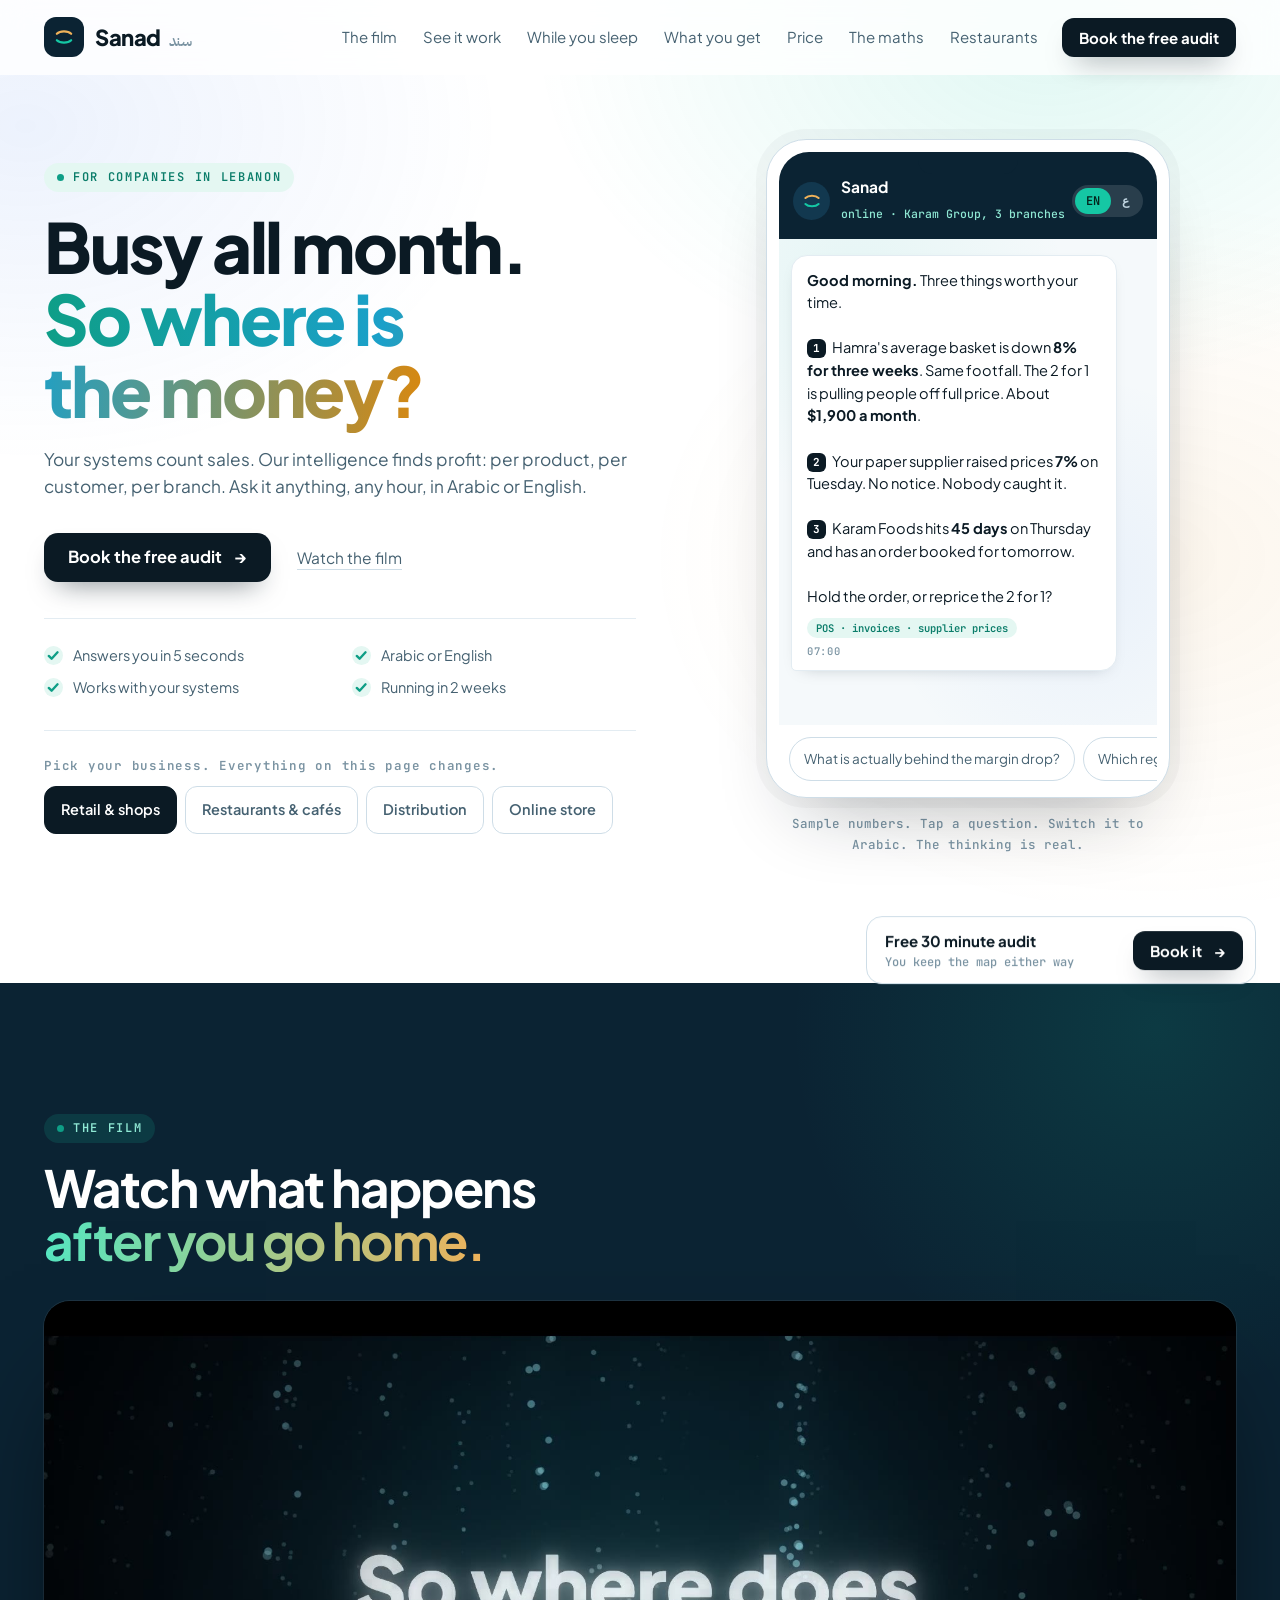
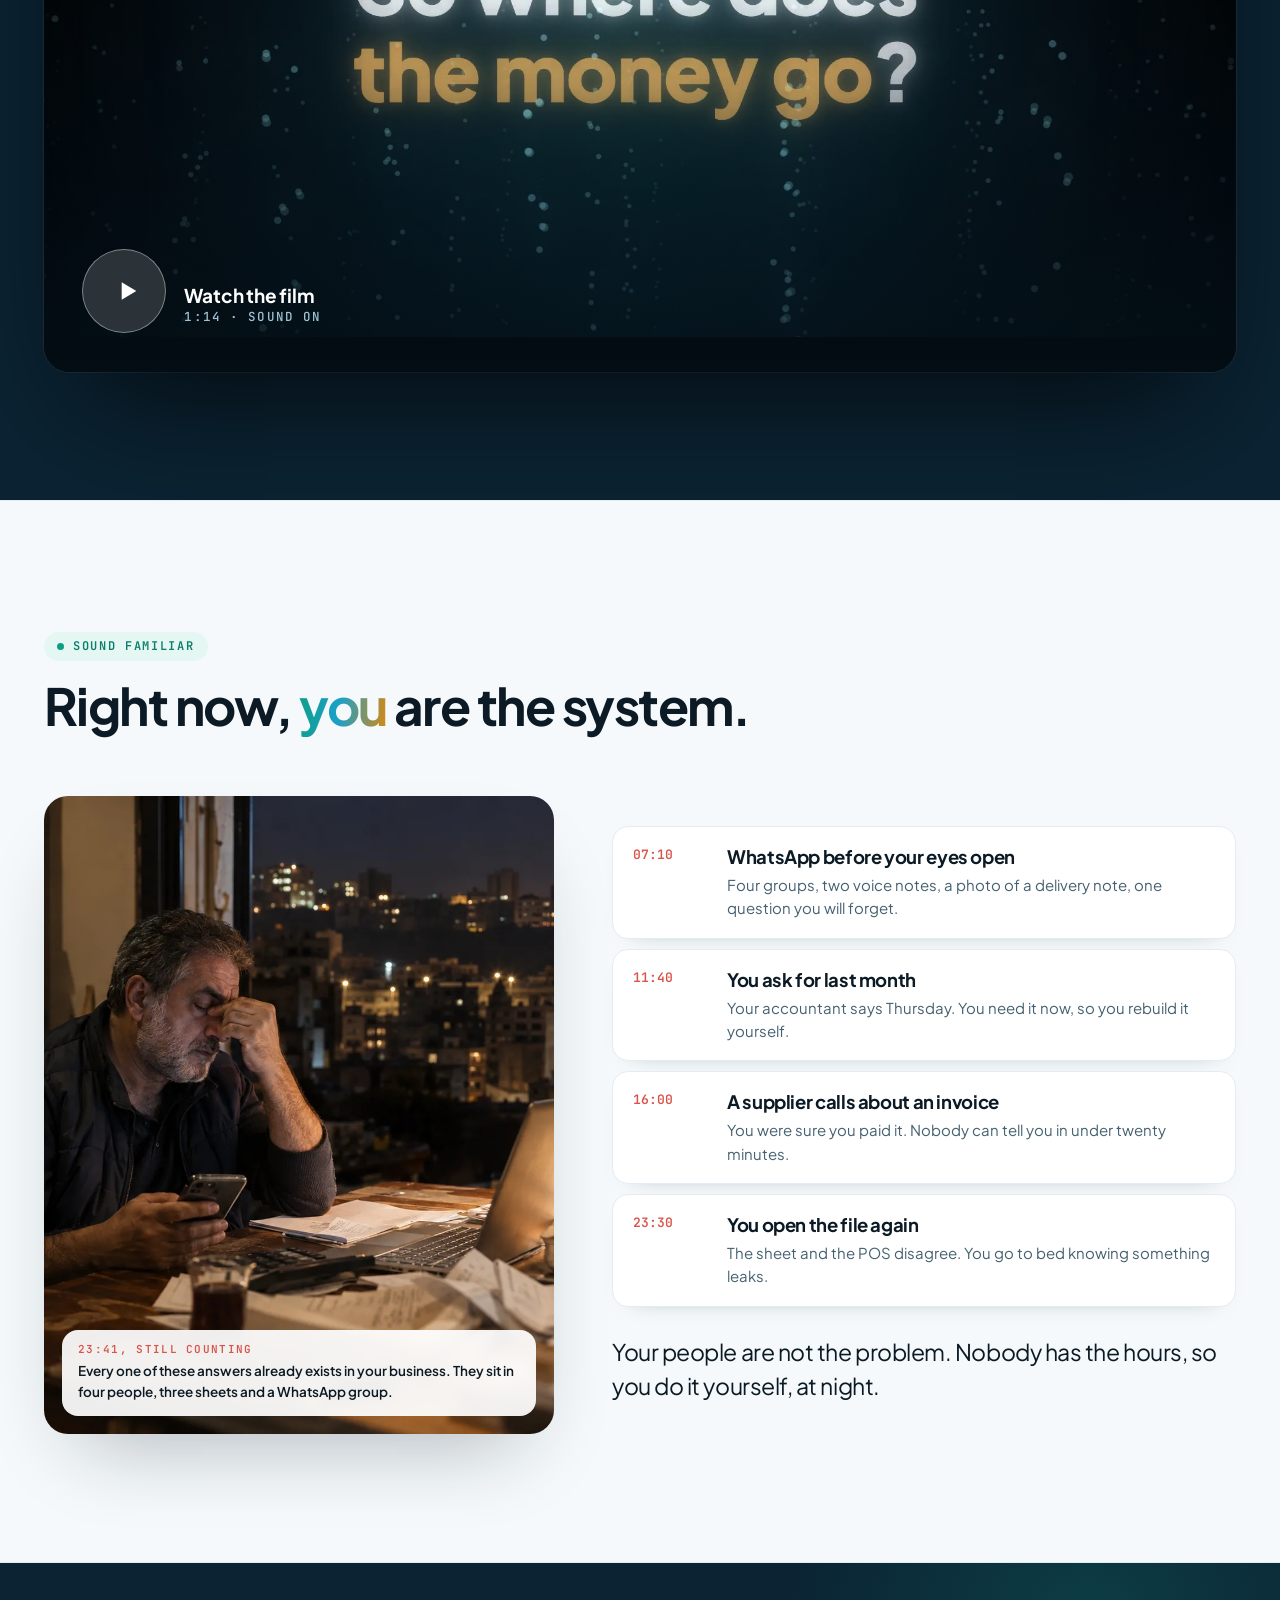
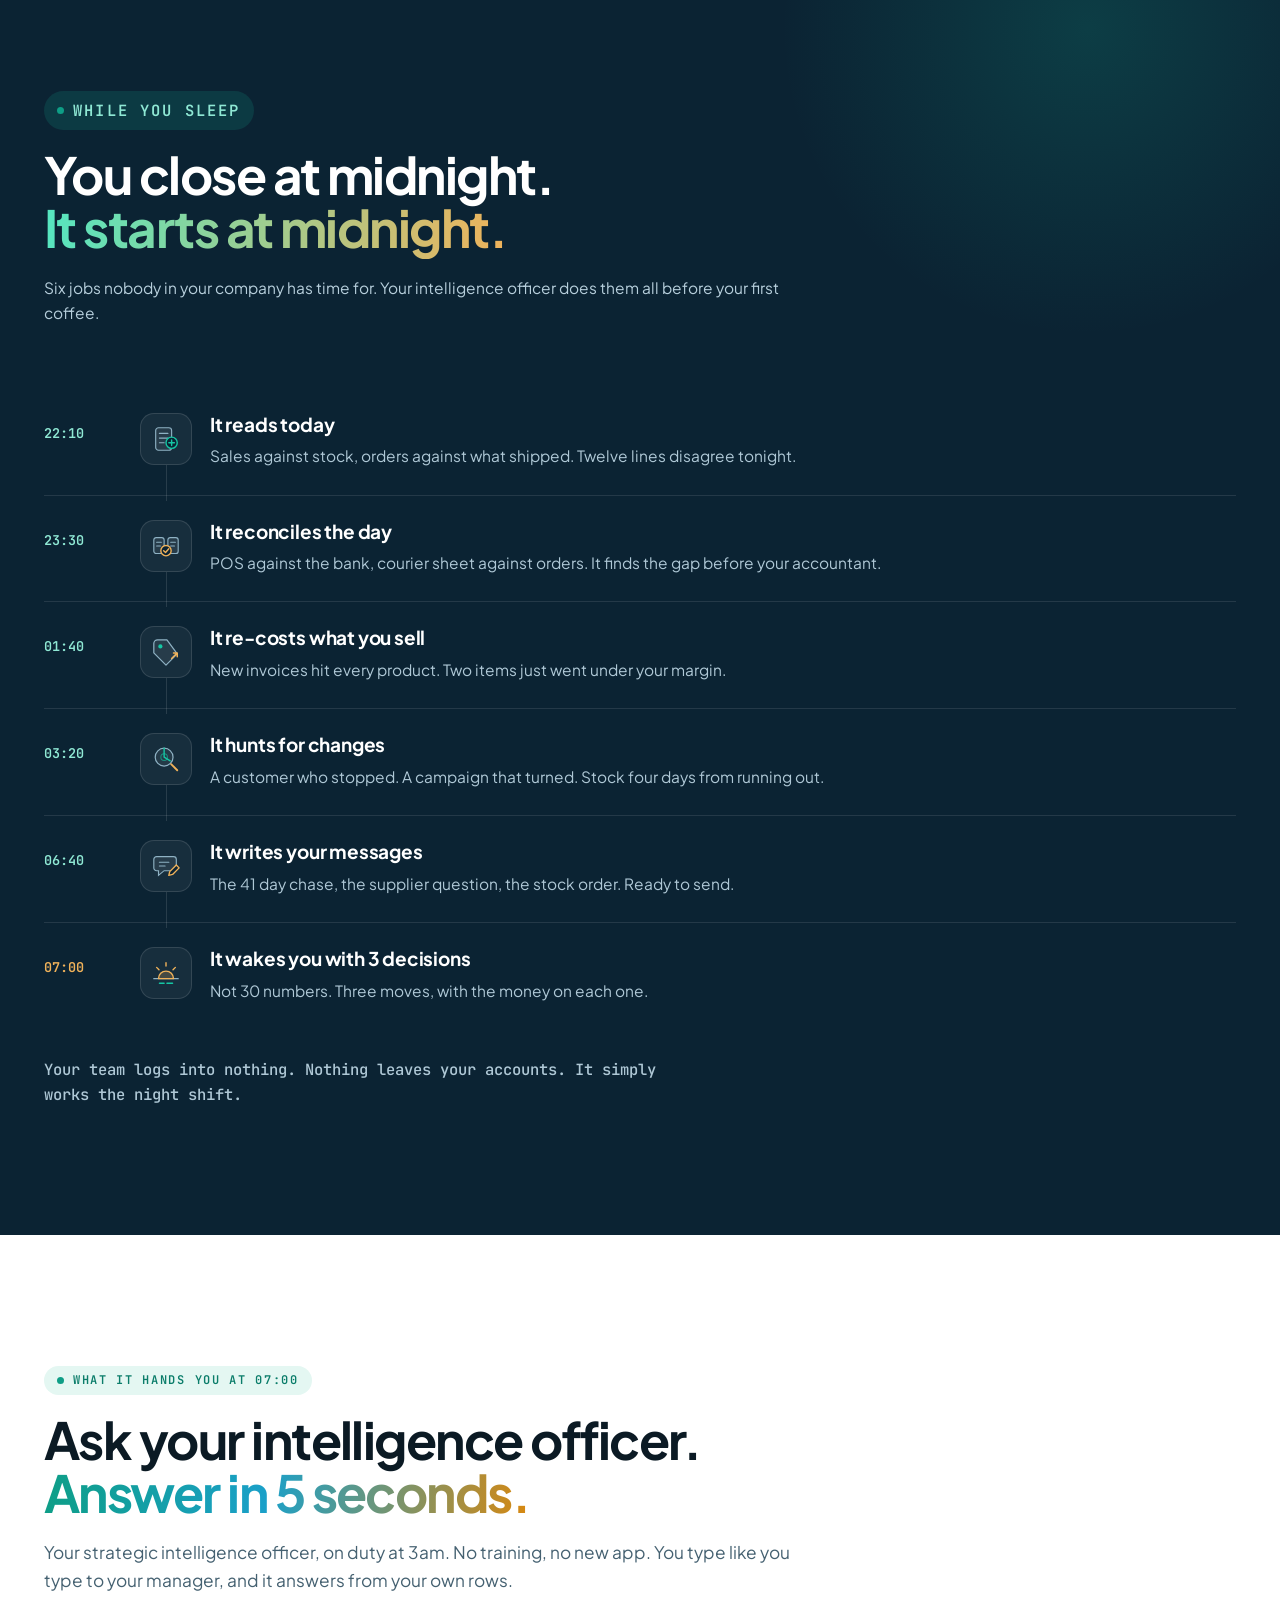
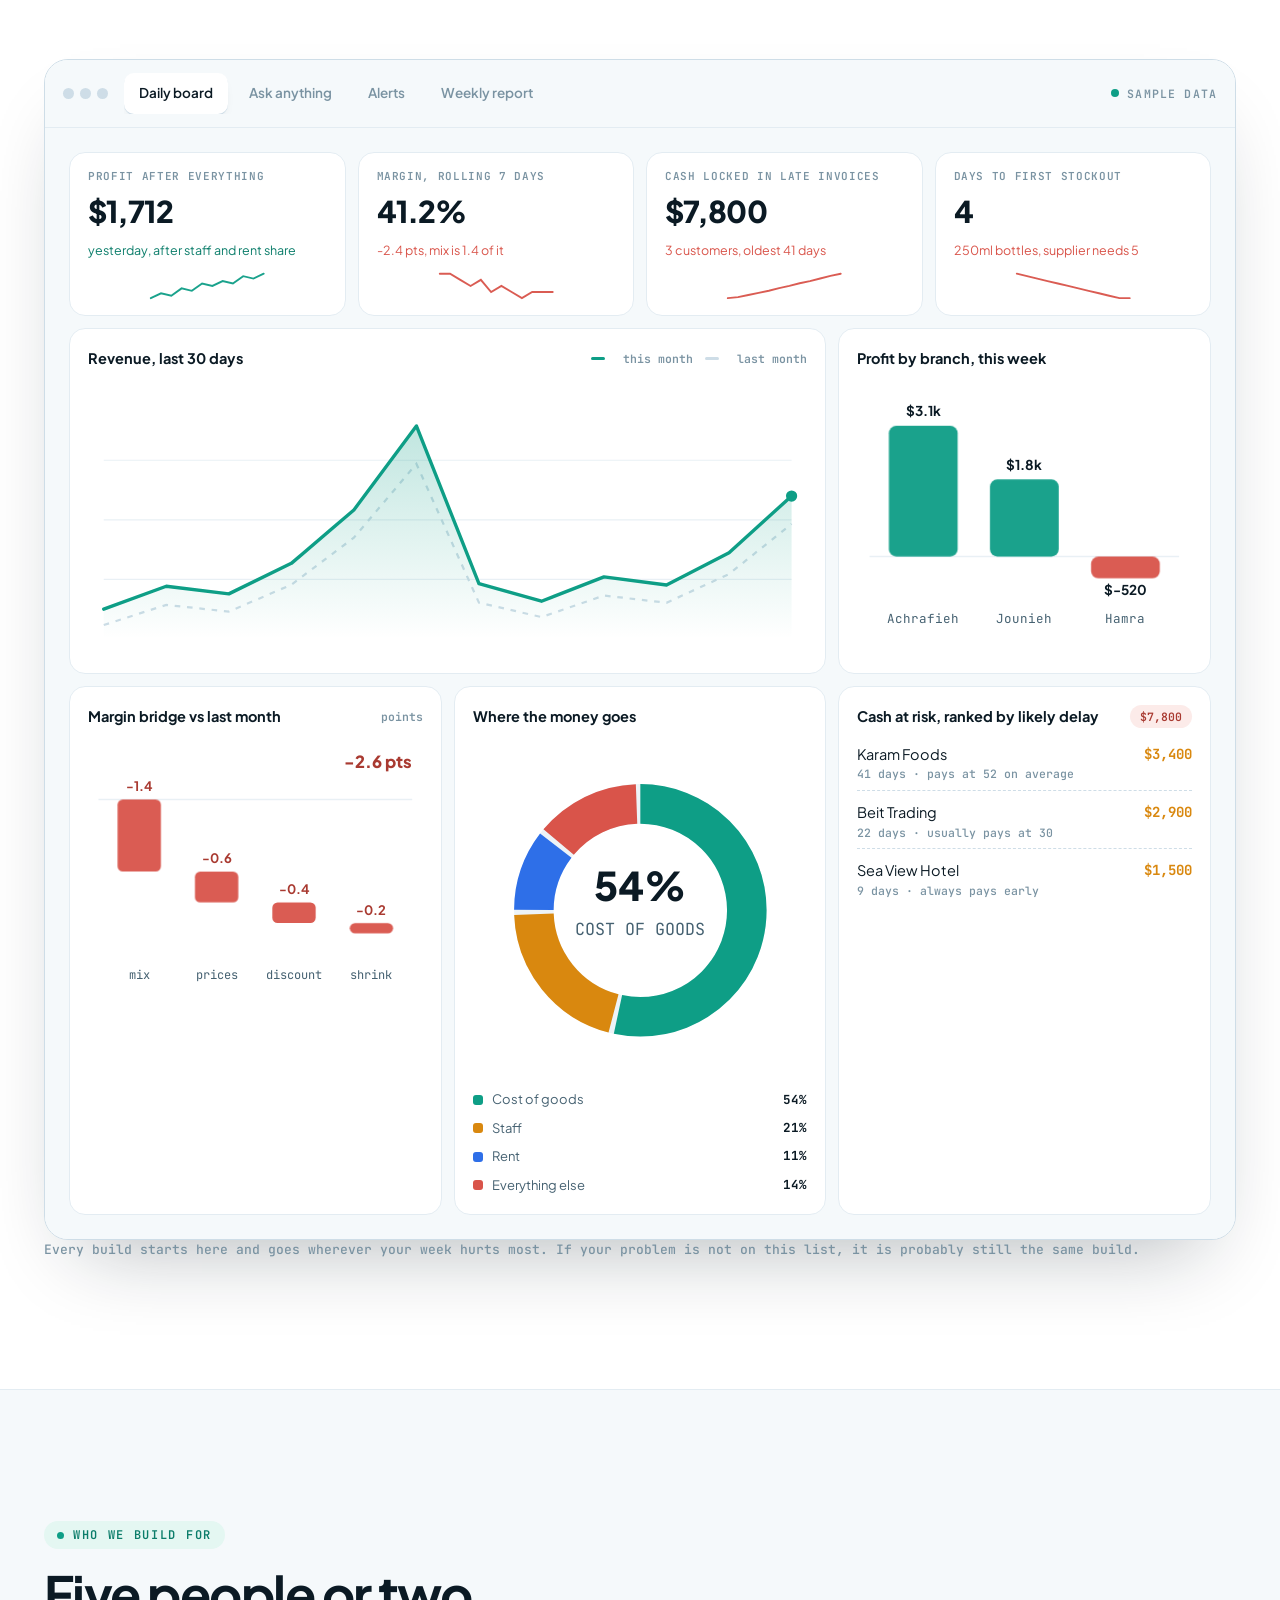
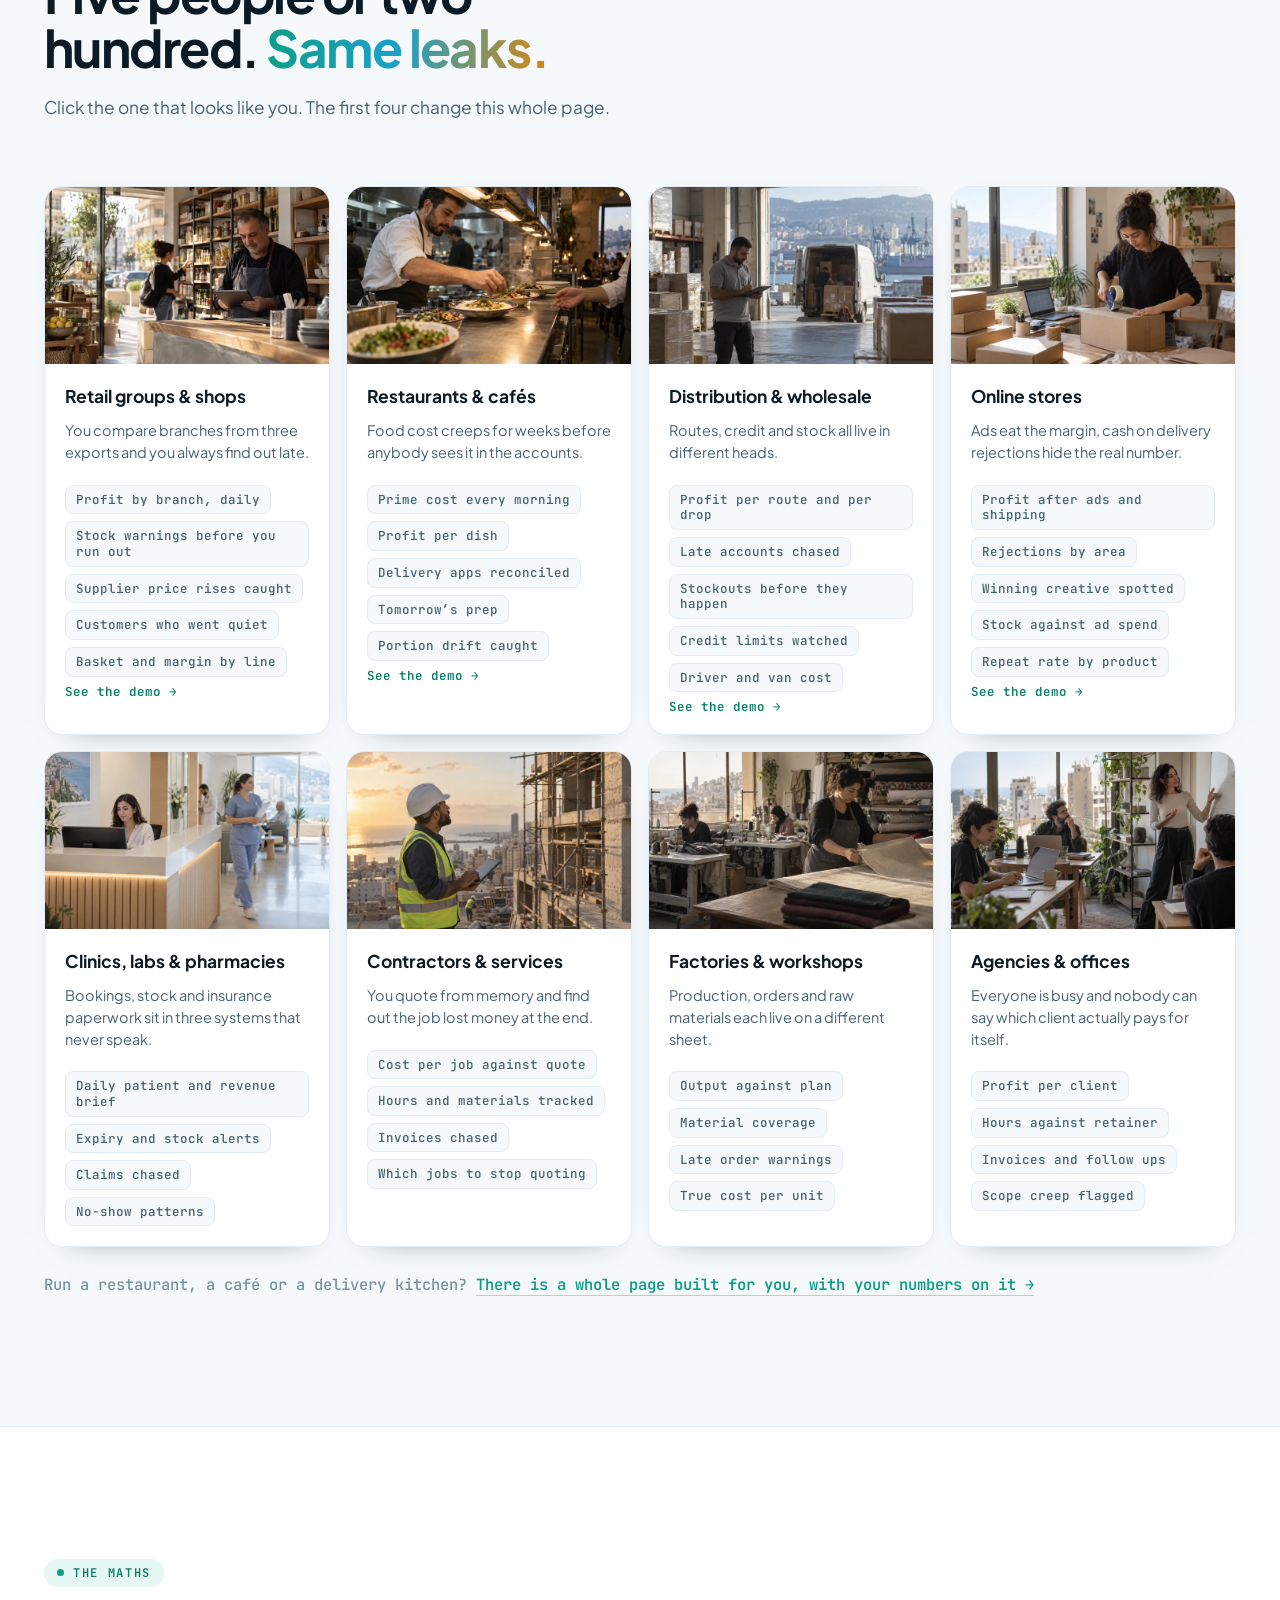
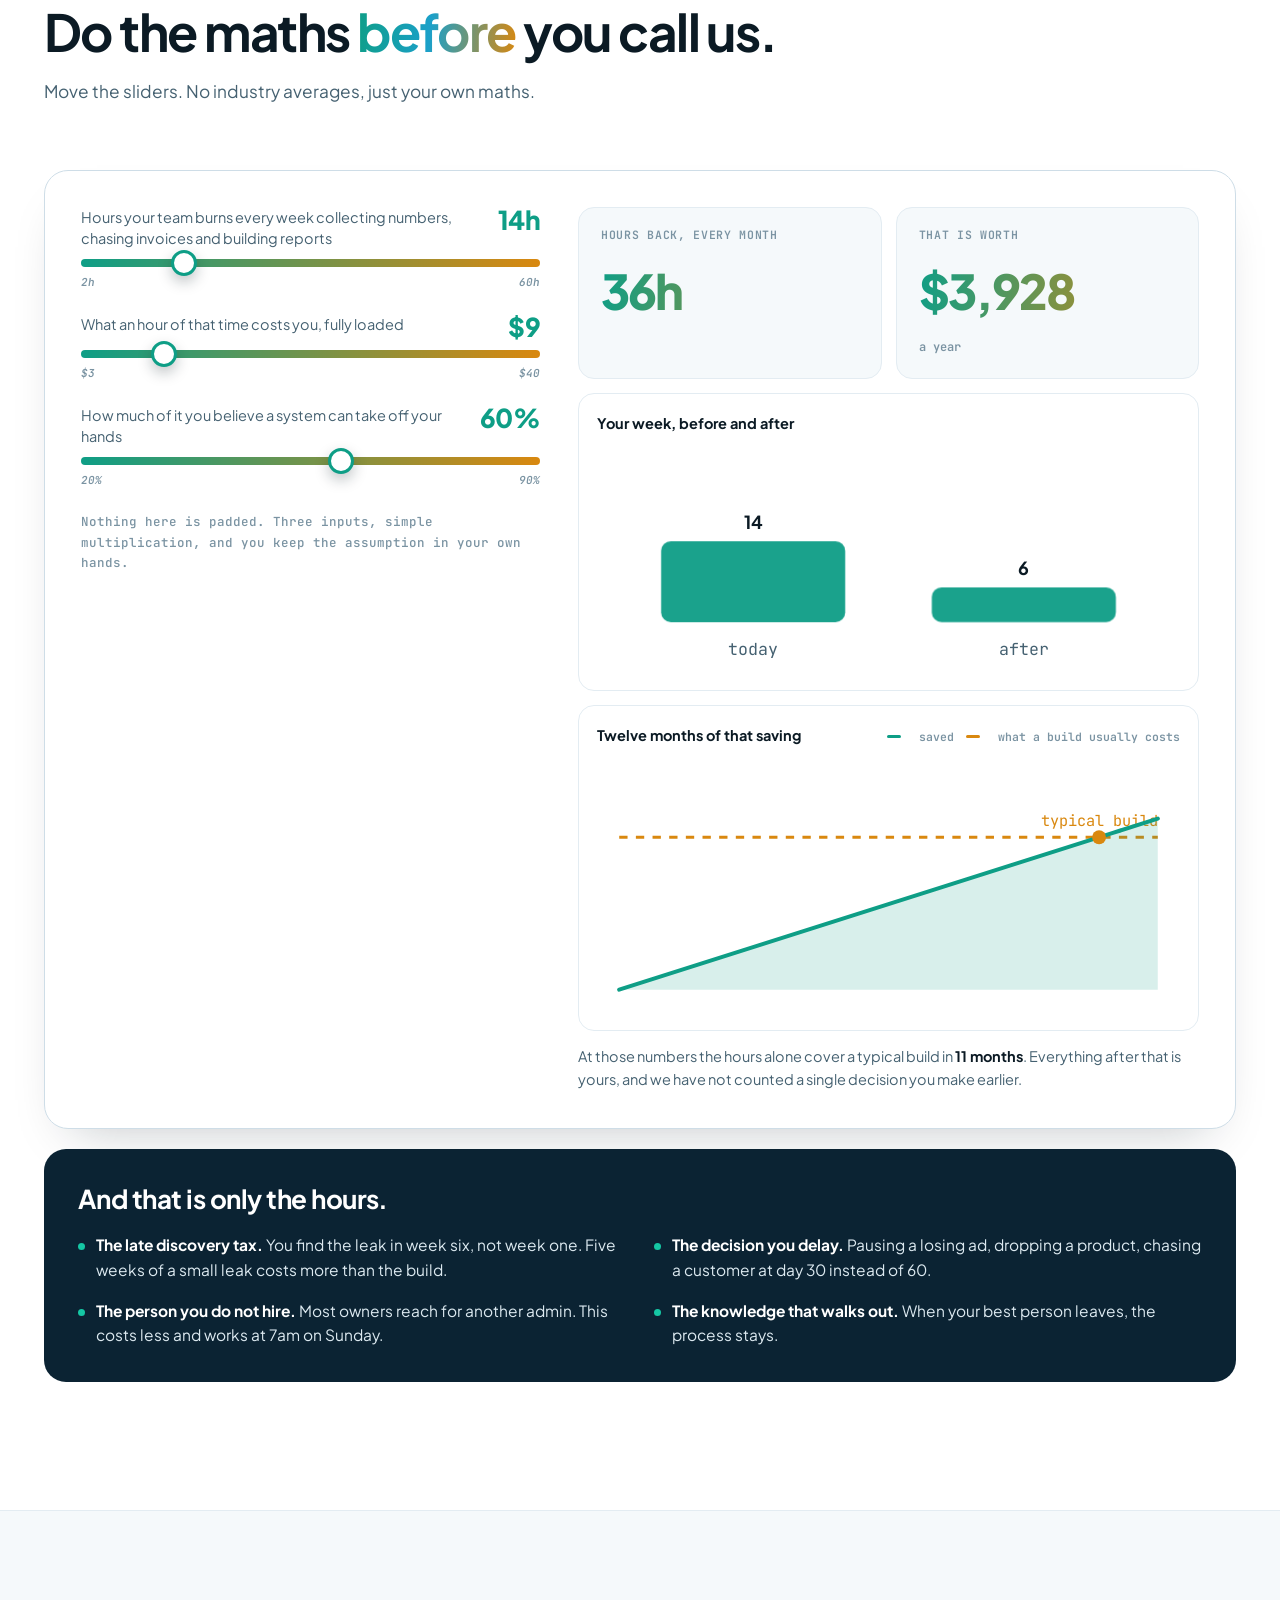
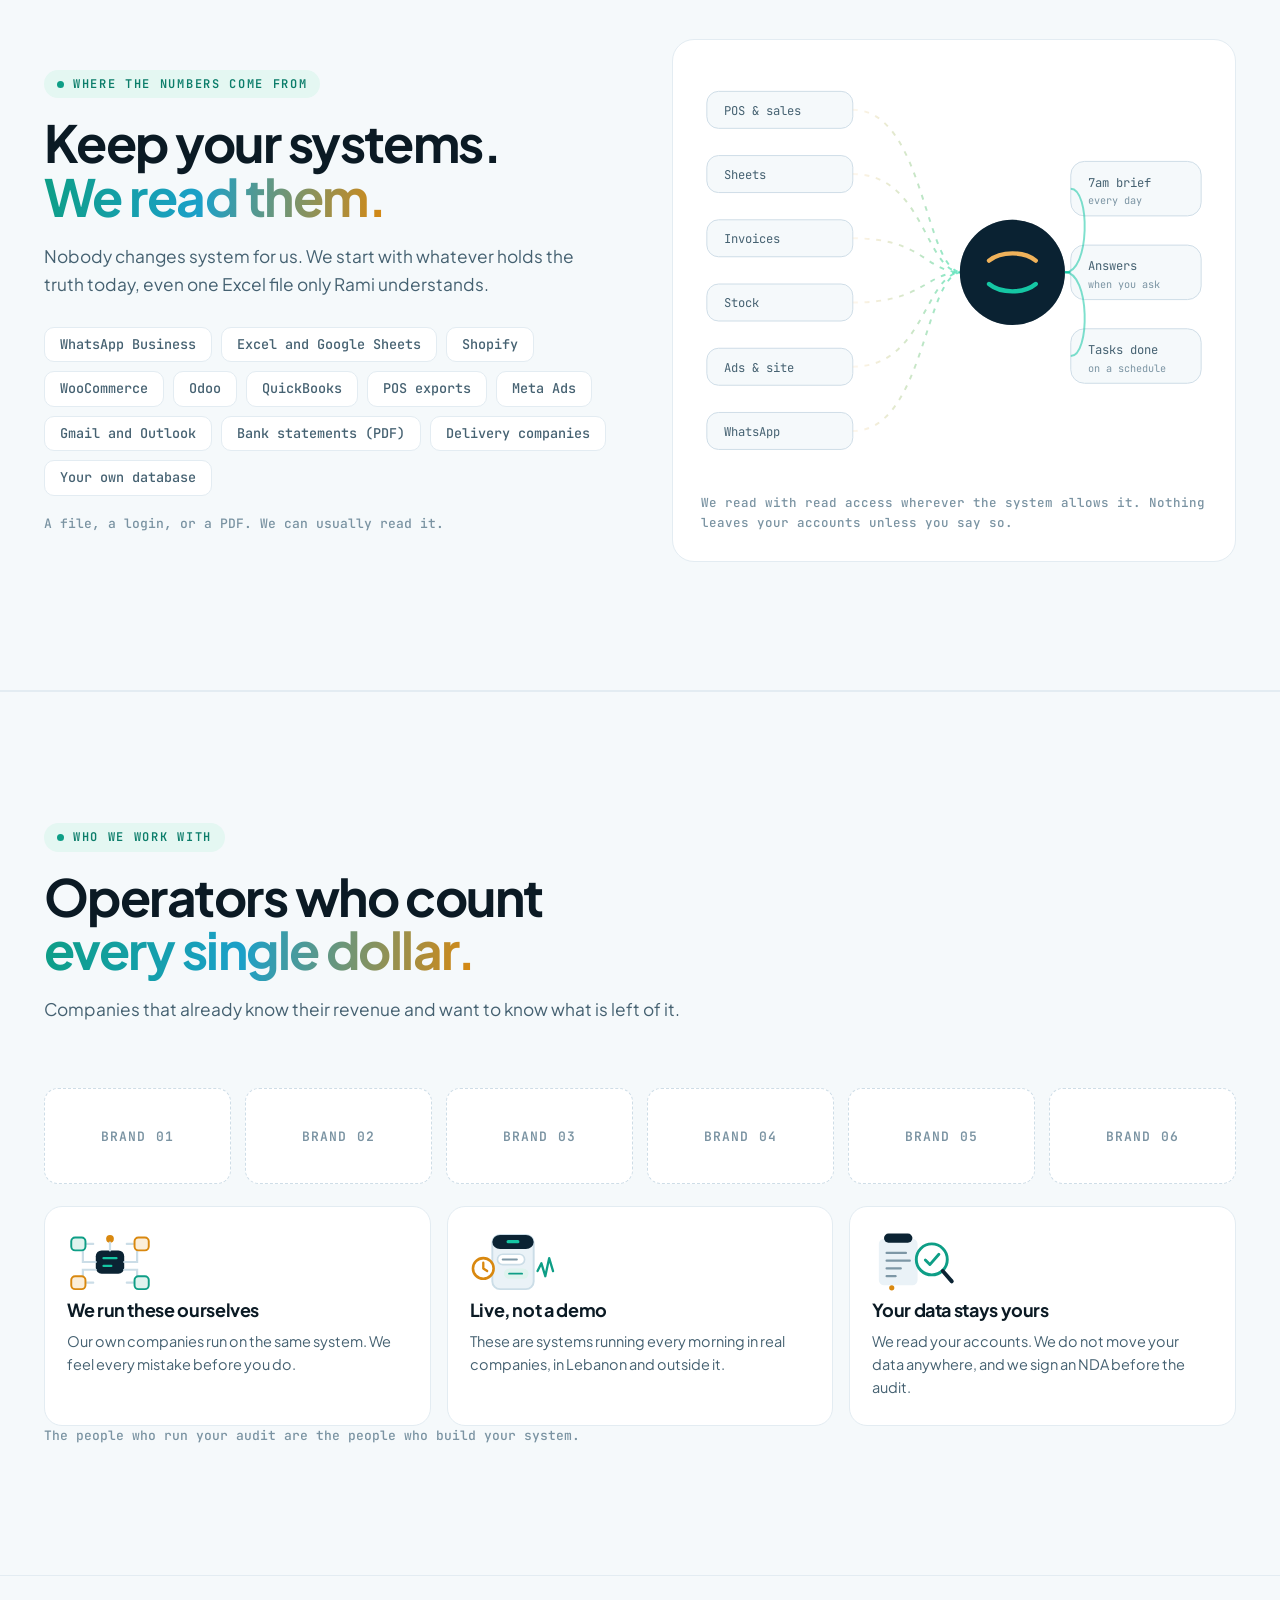
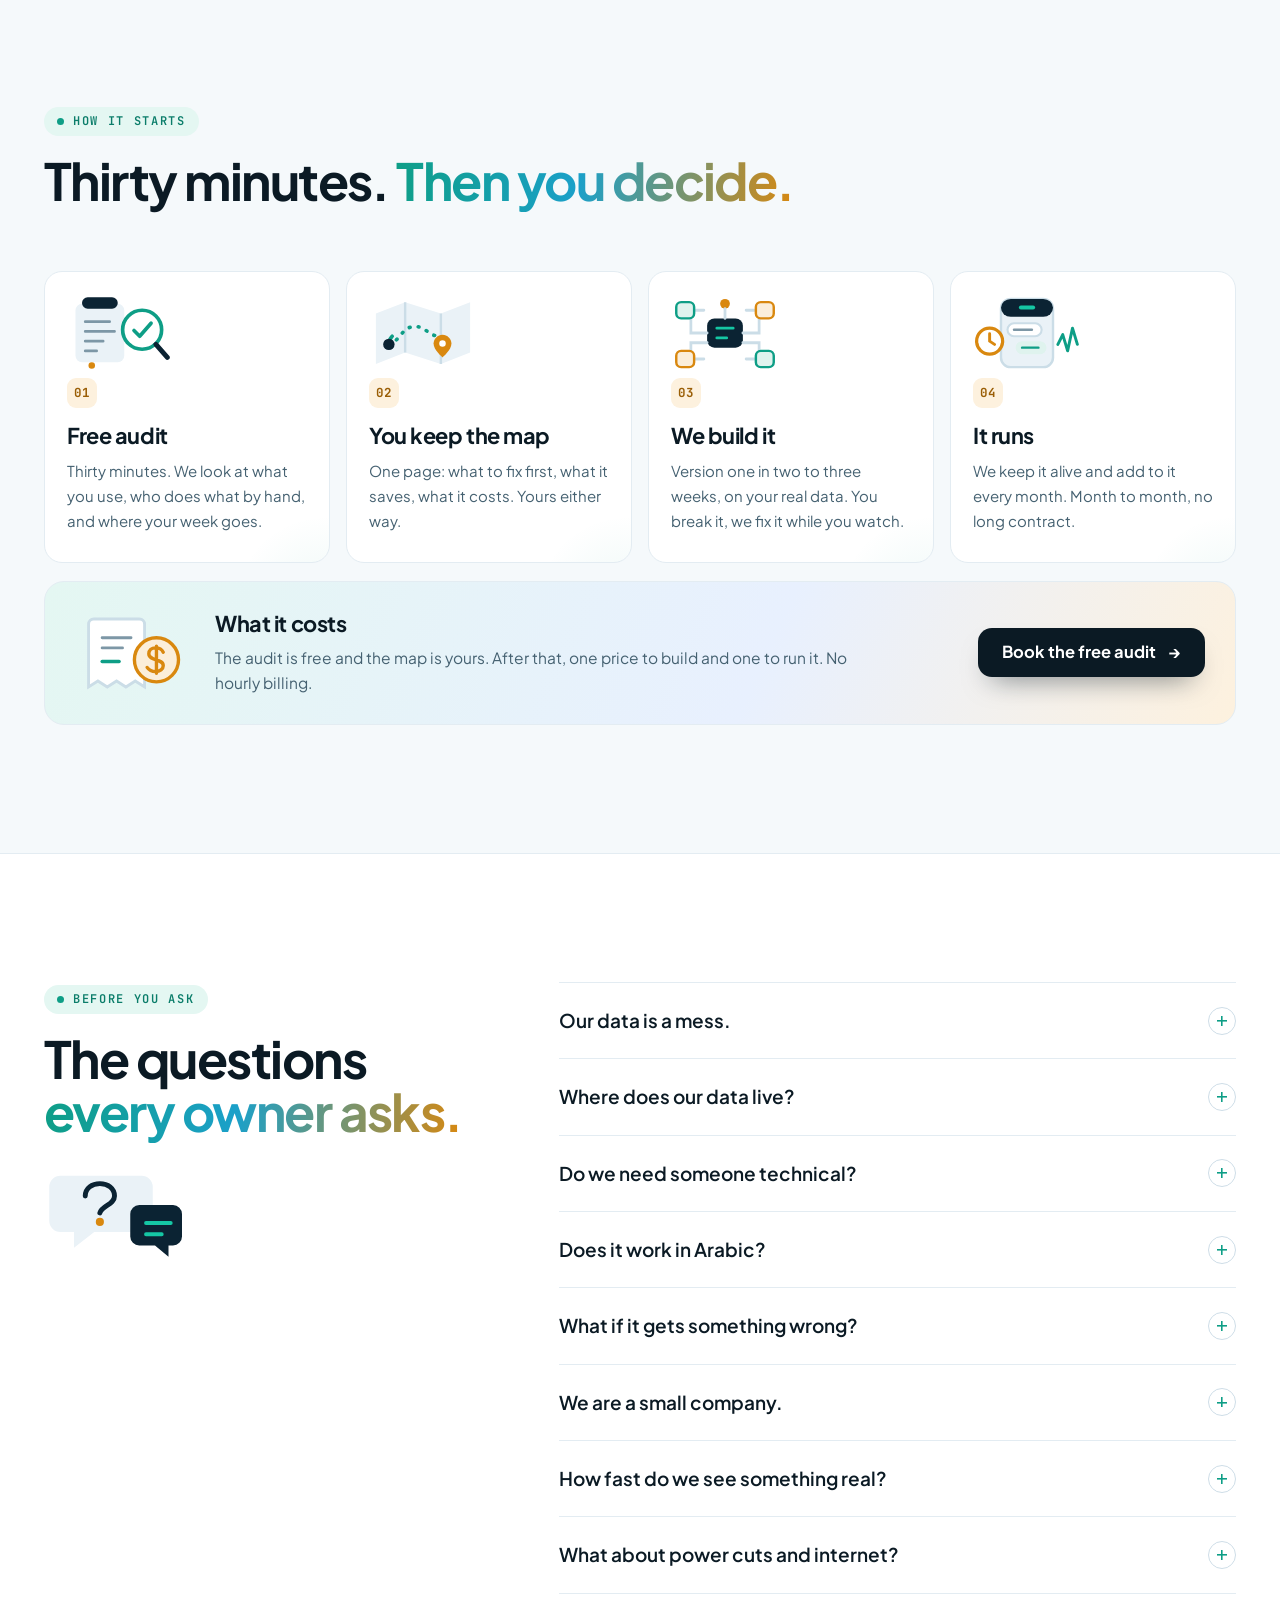
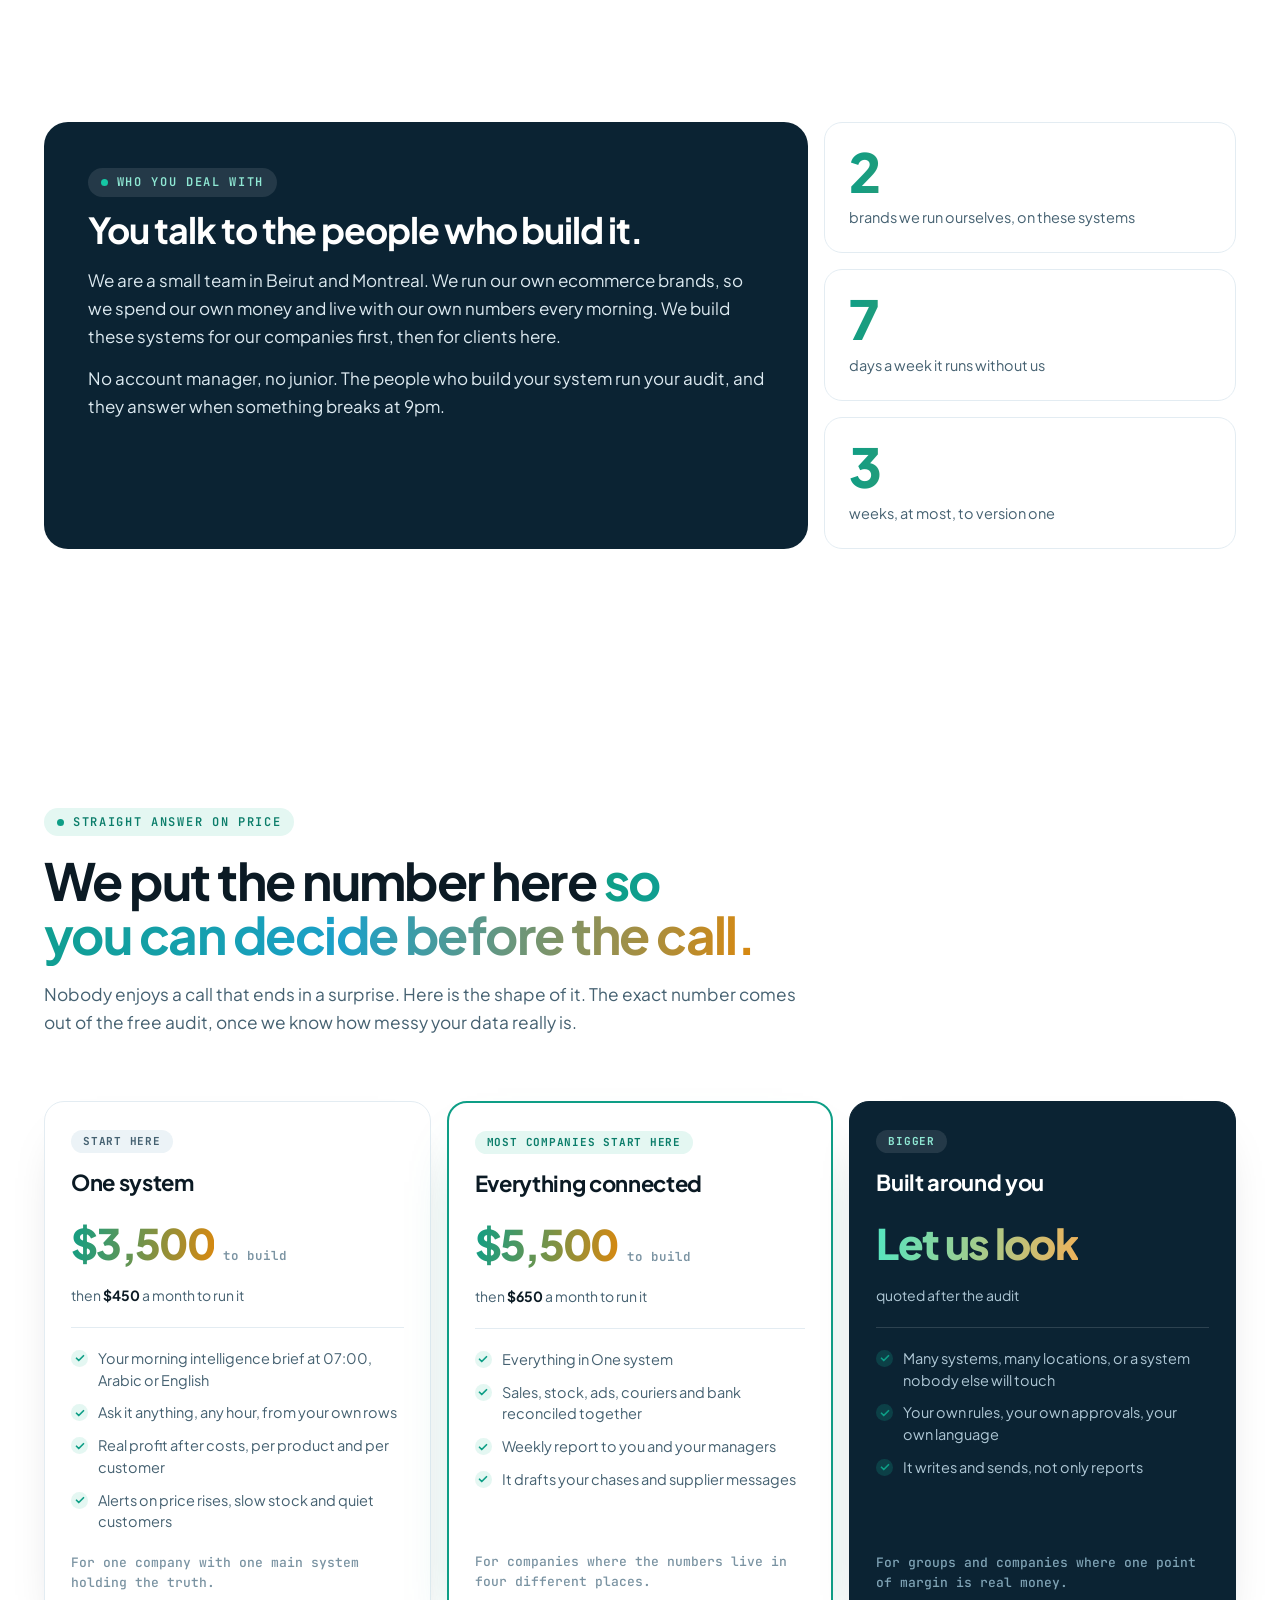
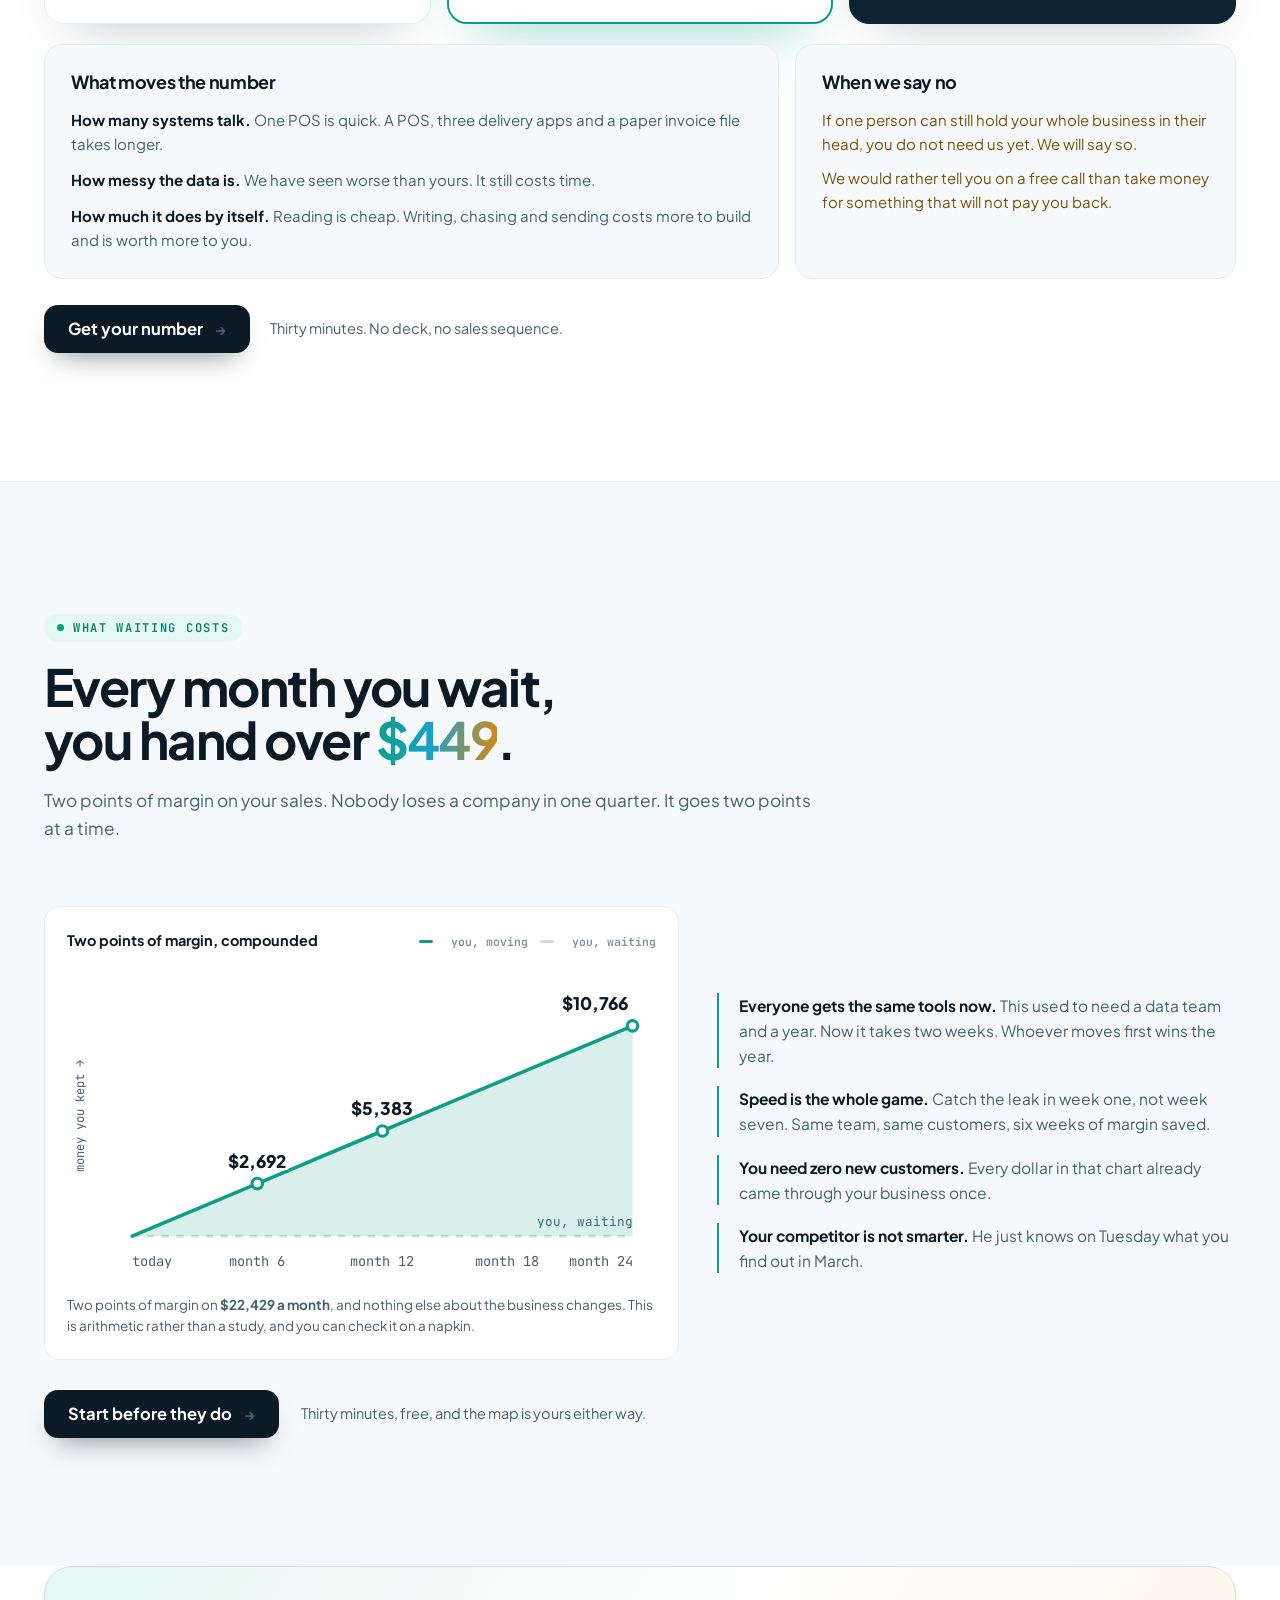
==== index-v1.html @ 56cb3cd0 "Sanad landing pages and film Co-Authored-By: Claude Fable 5.1 <noreply@anthropic.com>" ====
<!doctype html>
<html lang="en">
<head>
<meta charset="utf-8">
<meta name="viewport" content="width=device-width, initial-scale=1, viewport-fit=cover">
<title>Sanad · Busy all month. So where is the money?</title>
<meta name="description" content="Your systems count sales. Sanad finds profit: per product, per customer, per branch. Ask it anything in Arabic or English. Built for companies in Lebanon. Free 30 minute audit.">
<meta name="theme-color" content="#FFFFFF">
<meta property="og:type" content="website">
<meta property="og:title" content="Busy all month. So where is the money?">
<meta property="og:description" content="An AI operator built around your systems. One message at 7am, answers in Arabic or English, and the repetitive work off your team.">
<meta property="og:image" content="img/share-card.jpg">
<meta name="twitter:card" content="summary_large_image">
<link rel="icon" href="data:image/svg+xml,%3Csvg xmlns='http://www.w3.org/2000/svg' viewBox='0 0 64 64'%3E%3Crect width='64' height='64' rx='16' fill='%230B2333'/%3E%3Cpath d='M18 40c6 6 22 6 28 0' stroke='%2315C7A4' stroke-width='5' fill='none' stroke-linecap='round'/%3E%3Cpath d='M18 26c6-6 22-6 28 0' stroke='%23F0B25A' stroke-width='5' fill='none' stroke-linecap='round'/%3E%3C/svg%3E">
<link rel="preconnect" href="https://fonts.googleapis.com">
<link rel="preconnect" href="https://fonts.gstatic.com" crossorigin>
<link rel="stylesheet" href="https://fonts.googleapis.com/css2?family=IBM+Plex+Sans+Arabic:wght@400;500;600&family=JetBrains+Mono:wght@400;500&family=Plus+Jakarta+Sans:wght@400;500;600;700;800&display=swap">
<link rel="stylesheet" href="styles.css">
</head>
<body>

<!-- illustration sprite. Drawn here, used with <svg class="ill"><use href="#i-..."/></svg> -->
<svg width="0" height="0" style="position:absolute" aria-hidden="true" focusable="false">
  <defs>
    <symbol id="i-audit" viewBox="0 0 132 96">
      <rect x="10" y="12" width="60" height="72" rx="8" fill="#EAF2F7"/>
      <rect x="18" y="4" width="44" height="14" rx="7" fill="#0B2333"/>
      <path d="M22 34h30M22 46h36M22 58h22" stroke="#7D97A6" stroke-width="3.4" stroke-linecap="round"/>
      <path d="M22 70h14" stroke="#7D97A6" stroke-width="3.4" stroke-linecap="round"/>
      <circle cx="92" cy="44" r="24" fill="#fff" stroke="#0E9E86" stroke-width="4.5"/>
      <path d="M82 45l7 7 14-16" stroke="#0E9E86" stroke-width="4.5" fill="none" stroke-linecap="round" stroke-linejoin="round"/>
      <path d="M109 62l14 16" stroke="#0B2333" stroke-width="6" stroke-linecap="round"/>
      <circle cx="30" cy="88" r="4" fill="#D9880F"/>
    </symbol>
    <symbol id="i-map" viewBox="0 0 132 96">
      <path d="M8 24l36-14 44 14 36-14v62l-36 14-44-14-36 14z" fill="#EAF2F7"/>
      <path d="M44 10v62M88 24v62" stroke="#CBDDE7" stroke-width="3"/>
      <path d="M24 62c14-4 16-22 32-22s18 16 34 10" stroke="#0E9E86" stroke-width="4.5" fill="none" stroke-linecap="round" stroke-dasharray="1 10"/>
      <path d="M24 62c0-6 4-10 4-10" stroke="#0E9E86" stroke-width="4.5" stroke-linecap="round"/>
      <circle cx="24" cy="62" r="7" fill="#0B2333"/>
      <path d="M90 50c6 0 11 5 11 11 0 8-11 17-11 17s-11-9-11-17c0-6 5-11 11-11z" fill="#D9880F"/>
      <circle cx="90" cy="61" r="4" fill="#fff"/>
    </symbol>
    <symbol id="i-build" viewBox="0 0 132 96">
      <rect x="44" y="30" width="44" height="36" rx="9" fill="#0B2333"/>
      <path d="M56 42h20M56 54h12" stroke="#15C7A4" stroke-width="3.6" stroke-linecap="round"/>
      <path d="M44 48H24V20h16M88 48h20V20H92M44 60H24v20h16M88 60h20v20H92" stroke="#CBDDE7" stroke-width="3.4" fill="none" stroke-linecap="round"/>
      <rect x="6" y="10" width="22" height="20" rx="6" fill="#DFF3EE" stroke="#0E9E86" stroke-width="3"/>
      <rect x="104" y="10" width="22" height="20" rx="6" fill="#FBEEDA" stroke="#D9880F" stroke-width="3"/>
      <rect x="6" y="70" width="22" height="20" rx="6" fill="#FBEEDA" stroke="#D9880F" stroke-width="3"/>
      <rect x="104" y="70" width="22" height="20" rx="6" fill="#DFF3EE" stroke="#0E9E86" stroke-width="3"/>
      <circle cx="66" cy="12" r="6" fill="#D9880F"/>
      <path d="M66 18v12" stroke="#CBDDE7" stroke-width="3.4" stroke-linecap="round"/>
    </symbol>
    <symbol id="i-runs" viewBox="0 0 132 96">
      <rect x="34" y="6" width="64" height="84" rx="12" fill="#EAF2F7" stroke="#CBDDE7" stroke-width="3"/>
      <rect x="34" y="6" width="64" height="22" rx="12" fill="#0B2333"/>
      <rect x="56" y="14" width="20" height="5" rx="2.5" fill="#15C7A4"/>
      <rect x="42" y="36" width="42" height="16" rx="8" fill="#fff" stroke="#CBDDE7" stroke-width="2.6"/>
      <path d="M50 44h22" stroke="#7D97A6" stroke-width="3" stroke-linecap="round"/>
      <rect x="52" y="58" width="38" height="16" rx="8" fill="#DFF3EE"/>
      <path d="M60 66h20" stroke="#0E9E86" stroke-width="3" stroke-linecap="round"/>
      <circle cx="20" cy="58" r="16" fill="#fff" stroke="#D9880F" stroke-width="4"/>
      <path d="M20 49v9l6 4" stroke="#D9880F" stroke-width="3.6" fill="none" stroke-linecap="round" stroke-linejoin="round"/>
      <path d="M104 62l6-12 6 20 6-28 6 20" stroke="#0E9E86" stroke-width="3.6" fill="none" stroke-linecap="round" stroke-linejoin="round"/>
    </symbol>
    <symbol id="i-ask" viewBox="0 0 132 96">
      <path d="M14 14h72a10 10 0 0110 10v30a10 10 0 01-10 10H44L26 78V64H14A10 10 0 014 54V24a10 10 0 0110-10z" fill="#EAF2F7"/>
      <path d="M36 32c0-7 6-11 13-11s13 4 13 11c0 8-11 8-13 15" stroke="#0B2333" stroke-width="4.4" fill="none" stroke-linecap="round"/>
      <circle cx="49" cy="55" r="3.6" fill="#D9880F"/>
      <path d="M84 40h30a8 8 0 018 8v20a8 8 0 01-8 8h-4v10l-12-10H84a8 8 0 01-8-8V48a8 8 0 018-8z" fill="#0B2333"/>
      <path d="M90 56h22M90 66h14" stroke="#15C7A4" stroke-width="3.4" stroke-linecap="round"/>
    </symbol>
    <symbol id="i-cost" viewBox="0 0 132 96">
      <path d="M22 8h54a6 6 0 016 6v74l-11-7-11 7-11-7-11 7-11-7-11 7V14a6 6 0 016-6z" fill="#fff" stroke="#CBDDE7" stroke-width="3.4"/>
      <path d="M32 30h34M32 42h24" stroke="#7D97A6" stroke-width="3.4" stroke-linecap="round"/>
      <path d="M32 58h20" stroke="#0E9E86" stroke-width="4" stroke-linecap="round"/>
      <circle cx="96" cy="56" r="26" fill="#FBEEDA" stroke="#D9880F" stroke-width="4"/>
      <path d="M96 40v32M104 47c-2-4-6-5-9-5-5 0-8 3-8 7 0 9 17 5 17 14 0 4-4 7-9 7-4 0-8-2-10-5" stroke="#D9880F" stroke-width="4" fill="none" stroke-linecap="round"/>
    </symbol>
    <symbol id="i-n-read" viewBox="0 0 64 64">
      <rect x="10" y="8" width="34" height="48" rx="6" fill="rgba(255,255,255,.07)" stroke="#8FB2C4" stroke-width="2.4"/>
      <path d="M18 20h18M18 30h18M18 40h10" stroke="#8FB2C4" stroke-width="2.6" stroke-linecap="round"/>
      <circle cx="44" cy="40" r="12" fill="#0B2333" stroke="#15C7A4" stroke-width="3"/>
      <path d="M38 40h12M44 34v12" stroke="#15C7A4" stroke-width="3" stroke-linecap="round"/>
    </symbol>
    <symbol id="i-n-match" viewBox="0 0 64 64">
      <rect x="6" y="14" width="22" height="34" rx="5" fill="rgba(255,255,255,.07)" stroke="#8FB2C4" stroke-width="2.4"/>
      <rect x="36" y="14" width="22" height="34" rx="5" fill="rgba(255,255,255,.07)" stroke="#8FB2C4" stroke-width="2.4"/>
      <path d="M12 24h10M12 32h8M42 24h10M42 32h8" stroke="#8FB2C4" stroke-width="2.4" stroke-linecap="round"/>
      <circle cx="32" cy="42" r="11" fill="#0B2333" stroke="#F0B25A" stroke-width="3"/>
      <path d="M27 42l4 4 7-8" stroke="#F0B25A" stroke-width="3" fill="none" stroke-linecap="round" stroke-linejoin="round"/>
    </symbol>
    <symbol id="i-n-price" viewBox="0 0 64 64">
      <path d="M34 6H14a8 8 0 0 0-8 8v20l26 26 24-24z" fill="rgba(255,255,255,.07)" stroke="#8FB2C4" stroke-width="2.6" stroke-linejoin="round"/>
      <circle cx="20" cy="20" r="4.5" fill="#15C7A4"/>
      <path d="M44 46l10-10M48 34h8v8" stroke="#F0B25A" stroke-width="3.2" fill="none" stroke-linecap="round" stroke-linejoin="round"/>
    </symbol>
    <symbol id="i-n-hunt" viewBox="0 0 64 64">
      <circle cx="28" cy="28" r="19" fill="rgba(255,255,255,.06)" stroke="#8FB2C4" stroke-width="2.6"/>
      <path d="M28 9v19l13 8" stroke="#15C7A4" stroke-width="3" fill="none" stroke-linecap="round" stroke-linejoin="round"/>
      <circle cx="28" cy="28" r="7" fill="none" stroke="#15C7A4" stroke-width="2.2" opacity=".6"/>
      <path d="M43 43l13 13" stroke="#F0B25A" stroke-width="4" stroke-linecap="round"/>
    </symbol>
    <symbol id="i-n-pen" viewBox="0 0 64 64">
      <path d="M8 12h36a6 6 0 0 1 6 6v18a6 6 0 0 1-6 6H24L12 52V42H8a6 6 0 0 1-6-6V18a6 6 0 0 1 6-6z" transform="translate(4,0)" fill="rgba(255,255,255,.07)" stroke="#8FB2C4" stroke-width="2.4"/>
      <path d="M18 24h20M18 32h12" stroke="#8FB2C4" stroke-width="2.6" stroke-linecap="round"/>
      <path d="M40 44l14-14 6 6-14 14-8 2z" fill="#0B2333" stroke="#F0B25A" stroke-width="3" stroke-linejoin="round"/>
    </symbol>
    <symbol id="i-n-sun" viewBox="0 0 64 64">
      <path d="M6 44h52" stroke="#8FB2C4" stroke-width="2.8" stroke-linecap="round"/>
      <path d="M16 44a16 16 0 0 1 32 0z" fill="rgba(240,178,90,.22)" stroke="#F0B25A" stroke-width="3" stroke-linejoin="round"/>
      <path d="M32 10v7M12 20l5 5M52 20l-5 5" stroke="#F0B25A" stroke-width="3" stroke-linecap="round"/>
      <path d="M18 54h10M34 54h12" stroke="#15C7A4" stroke-width="3" stroke-linecap="round"/>
    </symbol>
  </defs>
</svg>

<div class="glow" aria-hidden="true"></div>

<header class="nav">
  <div class="wrap nav__in">
    <a class="brand" href="#top">
      <span class="brand__mark" aria-hidden="true"><svg viewBox="0 0 40 40"><path d="M9 25c5 5 17 5 22 0" stroke="#15C7A4" stroke-width="3.4" fill="none" stroke-linecap="round"/><path d="M9 15c5-5 17-5 22 0" stroke="#F0B25A" stroke-width="3.4" fill="none" stroke-linecap="round"/></svg></span>
      <span class="brand__name">Sanad<em>سند</em></span>
    </a>
    <nav class="nav__links">
      <a href="#film">The film</a>
      <a href="#demo">See it work</a>
      <a href="#night">While you sleep</a>
      <a href="#screens">What you get</a>
      <a href="#pricing">Price</a>
      <a href="#maths">The maths</a>
      <a href="restaurants-v1.html">Restaurants</a>
    </nav>
    <a class="btn btn--sm" data-wa href="#audit">Book the free audit</a>
  </div>
</header>

<main id="top">

  <!-- HERO -->
  <section class="hero">
    <div class="wrap hero__in">
      <div class="hero__copy">
        <p class="kicker rv">For companies in Lebanon</p>
        <h1 class="rv">Busy all month. <em>So where is the money?</em></h1>
        <p class="lead rv">Your systems count sales. Our intelligence finds profit: per product, per customer, per branch. Ask it anything, any hour, in Arabic or English.</p>
        <div class="cta-row rv">
          <a class="btn" data-wa href="#audit">Book the free audit <span class="arr" aria-hidden="true">→</span></a>
          <a class="tlink" href="#film">Watch the film</a>
        </div>
        <ul class="ticks rv">
          <li>Answers you in 5 seconds</li>
          <li>Arabic or English</li>
          <li>Works with your systems</li>
          <li>Running in 2 weeks</li>
        </ul>

        <div class="pick rv" id="pick">
          <p class="pick__lab">Pick your business. Everything on this page changes.</p>
          <div class="pick__row" role="tablist" aria-label="Business type">
            <button class="pick__btn is-on" role="tab" data-ind="retail" aria-selected="true">Retail &amp; shops</button>
            <button class="pick__btn" role="tab" data-ind="resto" aria-selected="false">Restaurants &amp; cafés</button>
            <button class="pick__btn" role="tab" data-ind="dist" aria-selected="false">Distribution</button>
            <button class="pick__btn" role="tab" data-ind="ecom" aria-selected="false">Online store</button>
          </div>
        </div>
      </div>

      <!-- PHONE DEMO -->
      <div class="hero__demo rv" id="demo">
        <div class="phone">
          <div class="phone__notch" aria-hidden="true"></div>
          <div class="phone__bar">
            <span class="phone__who">
              <span class="phone__av" aria-hidden="true"><svg viewBox="0 0 40 40"><path d="M9 25c5 5 17 5 22 0" stroke="#15C7A4" stroke-width="3.4" fill="none" stroke-linecap="round"/><path d="M9 15c5-5 17-5 22 0" stroke="#F0B25A" stroke-width="3.4" fill="none" stroke-linecap="round"/></svg></span>
              <span><b>Sanad</b><i id="demoWho">online · Karam Group</i></span>
            </span>
            <span class="lang" role="group" aria-label="Language">
              <button type="button" class="lang__btn is-on" data-lang="en">EN</button>
              <button type="button" class="lang__btn" data-lang="ar">ع</button>
            </span>
          </div>
          <div class="thread" id="thread" aria-live="polite"></div>
          <div class="chips" id="chips"></div>
        </div>
        <p class="demo__note">Sample numbers. Tap a question. Switch it to Arabic. The thinking is real.</p>
      </div>
    </div>
  </section>

  <!-- FILM -->
  <section class="film" id="film">
    <div class="wrap">
      <header class="head head--on">
        <p class="kicker rv">The film</p>
        <h2 class="rv">Watch what happens <em>after you go home.</em></h2>
      </header>
      <figure class="player rv" id="player">
        <video id="filmVid" class="player__v" poster="film/poster.jpg" preload="none" playsinline
               aria-label="What Sanad does for your business, a sixty second film">
          <source src="film/sanad-60.mp4" type="video/mp4" media="(min-width: 800px)">
          <source src="film/sanad-60-720.mp4" type="video/mp4">
          Your browser cannot play this video.
        </video>
        <button class="player__play" id="filmPlay" type="button" aria-label="Play the film">
          <span class="player__ring" aria-hidden="true"><svg viewBox="0 0 24 24"><path d="M8 5.5v13l11-6.5z" fill="currentColor"/></svg></span>
          <span class="player__lab">Watch the film<i>1:14 · sound on</i></span>
        </button>
      </figure>
    </div>
  </section>

  <!-- PAIN -->
  <section class="pain" id="pain">
    <div class="wrap">
      <header class="head">
        <p class="kicker rv">Sound familiar</p>
        <h2 class="rv">Right now, <em>you</em> are the system.</h2>
      </header>
      <div class="pain__grid">
        <figure class="pain__photo rv">
          <img src="img/pain-night.webp" alt="A shop owner at his desk late at night with a phone and receipts" width="900" height="1125" loading="lazy">
          <figcaption class="pain__stamp"><i>23:41, still counting</i>Every one of these answers already exists in your business. They sit in four people, three sheets and a WhatsApp group.</figcaption>
        </figure>
        <div>
      <ol class="day">
        <li class="rv"><span class="day__t">07:10</span><h3>WhatsApp before your eyes open</h3><p>Four groups, two voice notes, a photo of a delivery note, one question you will forget.</p></li>
        <li class="rv"><span class="day__t">11:40</span><h3>You ask for last month</h3><p>Your accountant says Thursday. You need it now, so you rebuild it yourself.</p></li>
        <li class="rv"><span class="day__t">16:00</span><h3>A supplier calls about an invoice</h3><p>You were sure you paid it. Nobody can tell you in under twenty minutes.</p></li>
        <li class="rv"><span class="day__t">23:30</span><h3>You open the file again</h3><p>The sheet and the POS disagree. You go to bed knowing something leaks.</p></li>
      </ol>
      <p class="pain__foot rv">Your people are not the problem. Nobody has the hours, so you do it yourself, at night.</p>
        </div>
      </div>
    </div>
  </section>

  <!-- WHILE YOU SLEEP -->
  <section class="night" id="night">
    <div class="wrap">
      <header class="head head--on">
        <p class="kicker rv">While you sleep</p>
        <h2 class="rv">You close at midnight. <em>It starts at midnight.</em></h2>
        <p class="lead rv">Six jobs nobody in your company has time for. Your intelligence officer does them all before your first coffee.</p>
      </header>
      <ol class="night__list">
        <li class="rv" style="--i:0">
          <span class="night__t">22:10</span>
          <span class="night__ic"><svg viewBox="0 0 64 64" aria-hidden="true"><use href="#i-n-read"/></svg></span>
          <div><h3>It reads today</h3><p>Sales against stock, orders against what shipped. Twelve lines disagree tonight.</p></div>
        </li>
        <li class="rv" style="--i:1">
          <span class="night__t">23:30</span>
          <span class="night__ic"><svg viewBox="0 0 64 64" aria-hidden="true"><use href="#i-n-match"/></svg></span>
          <div><h3>It reconciles the day</h3><p>POS against the bank, courier sheet against orders. It finds the gap before your accountant.</p></div>
        </li>
        <li class="rv" style="--i:2">
          <span class="night__t">01:40</span>
          <span class="night__ic"><svg viewBox="0 0 64 64" aria-hidden="true"><use href="#i-n-price"/></svg></span>
          <div><h3>It re-costs what you sell</h3><p>New invoices hit every product. Two items just went under your margin.</p></div>
        </li>
        <li class="rv" style="--i:3">
          <span class="night__t">03:20</span>
          <span class="night__ic"><svg viewBox="0 0 64 64" aria-hidden="true"><use href="#i-n-hunt"/></svg></span>
          <div><h3>It hunts for changes</h3><p>A customer who stopped. A campaign that turned. Stock four days from running out.</p></div>
        </li>
        <li class="rv" style="--i:4">
          <span class="night__t">06:40</span>
          <span class="night__ic"><svg viewBox="0 0 64 64" aria-hidden="true"><use href="#i-n-pen"/></svg></span>
          <div><h3>It writes your messages</h3><p>The 41 day chase, the supplier question, the stock order. Ready to send.</p></div>
        </li>
        <li class="rv" style="--i:5">
          <span class="night__t">07:00</span>
          <span class="night__ic"><svg viewBox="0 0 64 64" aria-hidden="true"><use href="#i-n-sun"/></svg></span>
          <div><h3>It wakes you with 3 decisions</h3><p>Not 30 numbers. Three moves, with the money on each one.</p></div>
        </li>
      </ol>
      <p class="night__foot rv">Your team logs into nothing. Nothing leaves your accounts. It simply works the night shift.</p>
    </div>
  </section>

  <!-- SCREENS -->
  <section class="screens" id="screens">
    <div class="wrap">
      <header class="head">
        <p class="kicker rv">What it hands you at 07:00</p>
        <h2 class="rv">Ask your intelligence officer. <em>Answer in 5 seconds.</em></h2>
        <p class="lead rv">Your strategic intelligence officer, on duty at 3am. No training, no new app. You type like you type to your manager, and it answers from your own rows.</p>
      </header>

      <div class="app rv" id="app">
        <div class="app__bar">
          <span class="app__dots" aria-hidden="true"><i></i><i></i><i></i></span>
          <div class="app__tabs" role="tablist" aria-label="Screens">
            <button class="app__tab is-on" role="tab" data-tab="board" aria-selected="true">Daily board</button>
            <button class="app__tab" role="tab" data-tab="ask" aria-selected="false">Ask anything</button>
            <button class="app__tab" role="tab" data-tab="alerts" aria-selected="false">Alerts</button>
            <button class="app__tab" role="tab" data-tab="report" aria-selected="false">Weekly report</button>
          </div>
          <span class="app__live"><i></i>sample data</span>
        </div>

        <!-- TAB: daily board -->
        <div class="pane is-on" id="pane-board" role="tabpanel">
          <div class="kpis">
            <div class="kpi"><span>Revenue, yesterday</span><b data-money="4180">$0</b><i class="up">+12% vs weekday average</i><svg class="spark" data-spark="18,22,19,26,24,31,29,34,30,38,36,42"></svg></div>
            <div class="kpi"><span>Gross margin</span><b data-pct="41.2">0%</b><i class="down">-2.4 pts vs last month</i><svg class="spark" data-spark="44,44,43,42,43,41,42,41,40,41,41,41"></svg></div>
            <div class="kpi"><span>Cash owed to you</span><b data-money="7800">$0</b><i class="down">3 invoices, oldest 41 days</i><svg class="spark" data-spark="12,14,18,22,26,31,35,40,44,49,54,58"></svg></div>
            <div class="kpi"><span>Orders out</span><b data-num="63">0</b><i class="up">+8 vs same day last week</i><svg class="spark" data-spark="30,34,31,38,36,42,39,45,44,50,48,55"></svg></div>
          </div>
          <div class="board">
            <figure class="panel panel--line">
              <figcaption><b>Revenue, last 30 days</b><span class="legend"><i class="l-mint"></i>this month<i class="l-dim"></i>last month</span></figcaption>
              <svg class="chart" id="chartLine" viewBox="0 0 640 240" preserveAspectRatio="none" role="img" aria-label="Revenue line chart, this month against last month"></svg>
            </figure>
            <figure class="panel">
              <figcaption><b>By branch, this week</b></figcaption>
              <svg class="chart" id="chartBars" viewBox="0 0 320 240" role="img" aria-label="Revenue by branch bar chart"></svg>
            </figure>
            <figure class="panel">
              <figcaption><b>Margin bridge vs last month</b><span class="legend">points</span></figcaption>
              <svg class="chart" id="chartBridge" viewBox="0 0 320 240" role="img" aria-label="Margin bridge, what moved the margin"></svg>
            </figure>
            <figure class="panel panel--donut">
              <figcaption><b>Where the money goes</b></figcaption>
              <svg class="chart" id="chartDonut" viewBox="0 0 220 220" role="img" aria-label="Cost breakdown donut chart"></svg>
              <ul class="donut__key" id="donutKey"></ul>
            </figure>
            <figure class="panel">
              <figcaption><b>Cash at risk</b><span class="tag tag--warn">$7,800</span></figcaption>
              <ul class="risk" id="riskList"></ul>
            </figure>
          </div>
        </div>

        <!-- TAB: ask -->
        <div class="pane" id="pane-ask" role="tabpanel">
          <div class="ask">
            <div class="ask__bar"><span class="ask__caret">&gt;</span><span id="askText"></span><span class="ask__cursor" aria-hidden="true"></span></div>
            <div class="ask__body" id="askBody"></div>
            <div class="ask__row" id="askRow"></div>
          </div>
        </div>

        <!-- TAB: alerts -->
        <div class="pane" id="pane-alerts" role="tabpanel">
          <ul class="alerts" id="alerts"></ul>
          <p class="pane__note">It only interrupts you when a rule you set gets crossed. Everything else waits for the morning brief.</p>
        </div>

        <!-- TAB: weekly report -->
        <div class="pane" id="pane-report" role="tabpanel">
          <div class="report">
            <div class="report__head">
              <div><span class="report__kick">Weekly report · sent Monday 08:00</span><h3>Week 38 · three branches</h3></div>
              <span class="tag">to you + 4 managers</span>
            </div>
            <div class="report__grid">
              <figure class="panel">
                <figcaption><b>Sales by day</b></figcaption>
                <svg class="chart" id="chartWeek" viewBox="0 0 420 200" role="img" aria-label="Sales by day of week"></svg>
              </figure>
              <ul class="report__points">
                <li><b>Hamra fell 9% under target.</b> Staff hours climbed 14% while covers stayed flat.</li>
                <li><b>Two suppliers raised prices</b> without telling you. It cost $310 this week.</li>
                <li><b>Best day was Saturday</b> at $1,240, driven by the family bundle.</li>
                <li><b>Action for Monday:</b> confirm the Zalka delivery note and chase Karam Foods, 41 days late.</li>
              </ul>
            </div>
          </div>
        </div>
      </div>
      <p class="note rv">Every build starts here and goes wherever your week hurts most. If your problem is not on this list, it is probably still the same build.</p>
    </div>
  </section>

  <!-- WHO -->
  <section class="who-for" id="who">
    <div class="wrap">
      <header class="head">
        <p class="kicker rv">Who we build for</p>
        <h2 class="rv">Five people or two hundred. <em>Same leaks.</em></h2>
        <p class="lead rv">Click the one that looks like you. The first four change this whole page.</p>
      </header>
      <div class="whogrid">
        <button class="whocard rv" data-ind="retail">
          <span class="whocard__img"><img src="img/biz-retail.webp" alt="A shop owner checking a tablet behind the counter of his store" width="720" height="450" loading="lazy"></span>
          <span class="whocard__body">
          <b>Retail groups &amp; shops</b>
          <span class="whocard__pain">You compare branches from three exports and you always find out late.</span>
          <span class="whocard__caps"><i>Profit by branch, daily</i><i>Stock warnings before you run out</i><i>Supplier price rises caught</i><i>Customers who went quiet</i><i>Basket and margin by line</i></span>
          <span class="whocard__go">See the demo →</span>
          </span>
        </button>
        <button class="whocard rv" data-ind="resto">
          <span class="whocard__img"><img src="img/biz-resto.webp" alt="A chef plating a dish at a restaurant pass" width="720" height="450" loading="lazy"></span>
          <span class="whocard__body">
          <b>Restaurants &amp; cafés</b>
          <span class="whocard__pain">Food cost creeps for weeks before anybody sees it in the accounts.</span>
          <span class="whocard__caps"><i>Prime cost every morning</i><i>Profit per dish</i><i>Delivery apps reconciled</i><i>Tomorrow’s prep</i><i>Portion drift caught</i></span>
          <span class="whocard__go">See the demo →</span>
          </span>
        </button>
        <button class="whocard rv" data-ind="dist">
          <span class="whocard__img"><img src="img/biz-dist.webp" alt="A warehouse worker with a clipboard beside a delivery van" width="720" height="450" loading="lazy"></span>
          <span class="whocard__body">
          <b>Distribution &amp; wholesale</b>
          <span class="whocard__pain">Routes, credit and stock all live in different heads.</span>
          <span class="whocard__caps"><i>Profit per route and per drop</i><i>Late accounts chased</i><i>Stockouts before they happen</i><i>Credit limits watched</i><i>Driver and van cost</i></span>
          <span class="whocard__go">See the demo →</span>
          </span>
        </button>
        <button class="whocard rv" data-ind="ecom">
          <span class="whocard__img"><img src="img/biz-ecom.webp" alt="A young woman taping parcels at an ecommerce packing table" width="720" height="450" loading="lazy"></span>
          <span class="whocard__body">
          <b>Online stores</b>
          <span class="whocard__pain">Ads eat the margin, cash on delivery rejections hide the real number.</span>
          <span class="whocard__caps"><i>Profit after ads and shipping</i><i>Rejections by area</i><i>Winning creative spotted</i><i>Stock against ad spend</i><i>Repeat rate by product</i></span>
          <span class="whocard__go">See the demo →</span>
          </span>
        </button>
        <div class="whocard rv">
          <span class="whocard__img"><img src="img/biz-clinic.webp" alt="A receptionist at a bright modern clinic" width="720" height="450" loading="lazy"></span>
          <span class="whocard__body">
          <b>Clinics, labs &amp; pharmacies</b>
          <span class="whocard__pain">Bookings, stock and insurance paperwork sit in three systems that never speak.</span>
          <span class="whocard__caps"><i>Daily patient and revenue brief</i><i>Expiry and stock alerts</i><i>Claims chased</i><i>No-show patterns</i></span>
          
          </span>
        </div>
        <div class="whocard rv">
          <span class="whocard__img"><img src="img/biz-contractor.webp" alt="A site supervisor in a hard hat checking a tablet" width="720" height="450" loading="lazy"></span>
          <span class="whocard__body">
          <b>Contractors &amp; services</b>
          <span class="whocard__pain">You quote from memory and find out the job lost money at the end.</span>
          <span class="whocard__caps"><i>Cost per job against quote</i><i>Hours and materials tracked</i><i>Invoices chased</i><i>Which jobs to stop quoting</i></span>
          
          </span>
        </div>
        <div class="whocard rv">
          <span class="whocard__img"><img src="img/biz-factory.webp" alt="A worker inspecting fabric in a small textile workshop" width="720" height="450" loading="lazy"></span>
          <span class="whocard__body">
          <b>Factories &amp; workshops</b>
          <span class="whocard__pain">Production, orders and raw materials each live on a different sheet.</span>
          <span class="whocard__caps"><i>Output against plan</i><i>Material coverage</i><i>Late order warnings</i><i>True cost per unit</i></span>
          
          </span>
        </div>
        <div class="whocard rv">
          <span class="whocard__img"><img src="img/biz-agency.webp" alt="Three people working in a small creative office" width="720" height="450" loading="lazy"></span>
          <span class="whocard__body">
          <b>Agencies &amp; offices</b>
          <span class="whocard__pain">Everyone is busy and nobody can say which client actually pays for itself.</span>
          <span class="whocard__caps"><i>Profit per client</i><i>Hours against retainer</i><i>Invoices and follow ups</i><i>Scope creep flagged</i></span>
          
          </span>
        </div>
      </div>
      <p class="note note--link rv">Run a restaurant, a café or a delivery kitchen? <a href="restaurants-v1.html">There is a whole page built for you, with your numbers on it →</a></p>
    </div>
  </section>

  <!-- MATHS -->
  <section class="maths" id="maths">
    <div class="wrap">
      <header class="head">
        <p class="kicker rv">The maths</p>
        <h2 class="rv">Do the maths <em>before</em> you call us.</h2>
        <p class="lead rv">Move the sliders. No industry averages, just your own maths.</p>
      </header>

      <div class="calc rv">
        <div class="calc__inputs">
          <label class="slider">
            <span class="slider__top"><i>Hours your team burns every week collecting numbers, chasing invoices and building reports</i><b id="vHours">14h</b></span>
            <input type="range" id="sHours" min="2" max="60" step="1" value="14">
            <span class="slider__scale"><i>2h</i><i>60h</i></span>
          </label>
          <label class="slider">
            <span class="slider__top"><i>What an hour of that time costs you, fully loaded</i><b id="vRate">$9</b></span>
            <input type="range" id="sRate" min="3" max="40" step="1" value="9">
            <span class="slider__scale"><i>$3</i><i>$40</i></span>
          </label>
          <label class="slider">
            <span class="slider__top"><i>How much of it you believe a system can take off your hands</i><b id="vCut">60%</b></span>
            <input type="range" id="sCut" min="20" max="90" step="5" value="60">
            <span class="slider__scale"><i>20%</i><i>90%</i></span>
          </label>
          <p class="calc__honest">Nothing here is padded. Three inputs, simple multiplication, and you keep the assumption in your own hands.</p>
        </div>

        <div class="calc__out">
          <div class="calc__big">
            <div><span>Hours back, every month</span><b id="oHours">0</b></div>
            <div><span>That is worth</span><b id="oMoney">$0</b><i>a year</i></div>
          </div>
          <figure class="panel panel--bars">
            <figcaption><b>Your week, before and after</b></figcaption>
            <svg class="chart" id="chartCalc" viewBox="0 0 420 150" role="img" aria-label="Hours per week before and after"></svg>
          </figure>
          <figure class="panel">
            <figcaption><b>Twelve months of that saving</b><span class="legend"><i class="l-mint"></i>saved<i class="l-amber"></i>what a build usually costs</span></figcaption>
            <svg class="chart" id="chartPay" viewBox="0 0 420 180" role="img" aria-label="Cumulative savings against build cost"></svg>
          </figure>
          <p class="calc__note" id="payNote"></p>
        </div>
      </div>

      <div class="beyond rv">
        <h3>And that is only the hours.</h3>
        <ul>
          <li><b>The late discovery tax.</b> You find the leak in week six, not week one. Five weeks of a small leak costs more than the build.</li>
          <li><b>The decision you delay.</b> Pausing a losing ad, dropping a product, chasing a customer at day 30 instead of 60.</li>
          <li><b>The person you do not hire.</b> Most owners reach for another admin. This costs less and works at 7am on Sunday.</li>
          <li><b>The knowledge that walks out.</b> When your best person leaves, the process stays.</li>
        </ul>
      </div>
    </div>
  </section>

  <!-- PLUMBING -->
  <section class="plumb" id="plumb">
    <div class="wrap plumb__grid">
      <div>
        <p class="kicker rv">Where the numbers come from</p>
        <h2 class="rv">Keep your systems. <em>We read them.</em></h2>
        <p class="lead rv">Nobody changes system for us. We start with whatever holds the truth today, even one Excel file only Rami understands.</p>
        <ul class="chipset rv" aria-label="Systems we connect">
          <li>WhatsApp Business</li><li>Excel and Google Sheets</li><li>Shopify</li><li>WooCommerce</li><li>Odoo</li><li>QuickBooks</li><li>POS exports</li><li>Meta Ads</li><li>Gmail and Outlook</li><li>Bank statements (PDF)</li><li>Delivery companies</li><li>Your own database</li>
        </ul>
        <p class="note rv">A file, a login, or a PDF. We can usually read it.</p>
      </div>
      <figure class="flow rv" aria-label="Diagram: your systems feed Sanad, Sanad sends the brief and does the work">
        <svg viewBox="0 0 520 420" role="img">
          <title>Your systems feed Sanad. Sanad sends the brief and does the repetitive work.</title>
          <defs><linearGradient id="fg" x1="0" y1="0" x2="1" y2="0"><stop offset="0" stop-color="#F0B25A" stop-opacity=".1"/><stop offset="1" stop-color="#54E6C1" stop-opacity=".85"/></linearGradient></defs>
          <g class="flow__src" font-family="JetBrains Mono, monospace" font-size="12.5">
            <g><rect x="6" y="24" width="150" height="38" rx="12"/><text x="24" y="48">POS &amp; sales</text></g>
            <g><rect x="6" y="90" width="150" height="38" rx="12"/><text x="24" y="114">Sheets</text></g>
            <g><rect x="6" y="156" width="150" height="38" rx="12"/><text x="24" y="180">Invoices</text></g>
            <g><rect x="6" y="222" width="150" height="38" rx="12"/><text x="24" y="246">Stock</text></g>
            <g><rect x="6" y="288" width="150" height="38" rx="12"/><text x="24" y="312">Ads &amp; site</text></g>
            <g><rect x="6" y="354" width="150" height="38" rx="12"/><text x="24" y="378">WhatsApp</text></g>
          </g>
          <g class="flow__wire" fill="none" stroke="url(#fg)" stroke-width="2">
            <path d="M156 43 C 230 43 230 210 268 210"/><path d="M156 109 C 230 109 230 210 268 210"/><path d="M156 175 C 230 175 230 210 268 210"/>
            <path d="M156 241 C 230 241 230 210 268 210"/><path d="M156 307 C 230 307 230 210 268 210"/><path d="M156 373 C 230 373 230 210 268 210"/>
          </g>
          <g class="flow__core">
            <circle cx="320" cy="210" r="54"/><circle class="flow__ring" cx="320" cy="210" r="54"/>
            <path d="M296 222c12 10 36 10 48 0" stroke="#15C7A4" stroke-width="4.5" fill="none" stroke-linecap="round"/>
            <path d="M296 198c12-10 36-10 48 0" stroke="#F0B25A" stroke-width="4.5" fill="none" stroke-linecap="round"/>
          </g>
          <g class="flow__out" font-family="JetBrains Mono, monospace" font-size="12.5">
            <path d="M374 210 H 430" stroke="#15C7A4" stroke-width="2" fill="none"/>
            <g><rect x="380" y="96" width="134" height="56" rx="14"/><text x="398" y="122">7am brief</text><text x="398" y="140" class="sm">every day</text></g>
            <g><rect x="380" y="182" width="134" height="56" rx="14"/><text x="398" y="208">Answers</text><text x="398" y="226" class="sm">when you ask</text></g>
            <g><rect x="380" y="268" width="134" height="56" rx="14"/><text x="398" y="294">Tasks done</text><text x="398" y="312" class="sm">on a schedule</text></g>
            <path d="M374 210 C 400 210 400 124 380 124" stroke="#15C7A4" stroke-width="2" fill="none" opacity=".55"/>
            <path d="M374 210 C 400 210 400 296 380 296" stroke="#15C7A4" stroke-width="2" fill="none" opacity=".55"/>
          </g>
        </svg>
        <figcaption>We read with read access wherever the system allows it. Nothing leaves your accounts unless you say so.</figcaption>
      </figure>
    </div>
  </section>

  <!-- PROOF -->
  <!-- CLIENTS. Swap the six placeholder tiles for real brand names or logo images. -->
  <section class="clients" id="proof">
    <div class="wrap">
      <header class="head">
        <p class="kicker rv">Who we work with</p>
        <h2 class="rv">Operators who count <em>every single dollar.</em></h2>
        <p class="lead rv">Companies that already know their revenue and want to know what is left of it.</p>
      </header>
      <ul class="logos rv">
        <li class="logo"><span>Brand 01</span></li>
        <li class="logo"><span>Brand 02</span></li>
        <li class="logo"><span>Brand 03</span></li>
        <li class="logo"><span>Brand 04</span></li>
        <li class="logo"><span>Brand 05</span></li>
        <li class="logo"><span>Brand 06</span></li>
      </ul>
      <div class="clients__row rv">
        <div class="clients__card">
          <svg class="ill ill--sm" viewBox="0 0 132 96" aria-hidden="true"><use href="#i-build"/></svg>
          <h3>We run these ourselves</h3>
          <p>Our own companies run on the same system. We feel every mistake before you do.</p>
        </div>
        <div class="clients__card">
          <svg class="ill ill--sm" viewBox="0 0 132 96" aria-hidden="true"><use href="#i-runs"/></svg>
          <h3>Live, not a demo</h3>
          <p>These are systems running every morning in real companies, in Lebanon and outside it.</p>
        </div>
        <div class="clients__card">
          <svg class="ill ill--sm" viewBox="0 0 132 96" aria-hidden="true"><use href="#i-audit"/></svg>
          <h3>Your data stays yours</h3>
          <p>We read your accounts. We do not move your data anywhere, and we sign an NDA before the audit.</p>
        </div>
      </div>
      <p class="note rv">The people who run your audit are the people who build your system.</p>
    </div>
  </section>

  <!-- HOW -->
  <section class="how" id="how">
    <div class="wrap">
      <header class="head">
        <p class="kicker rv">How it starts</p>
        <h2 class="rv">Thirty minutes. <em>Then you decide.</em></h2>
      </header>
      <ol class="steps">
        <li class="rv"><svg class="ill" viewBox="0 0 132 96" aria-hidden="true"><use href="#i-audit"/></svg><span class="steps__n">01</span><h3>Free audit</h3><p>Thirty minutes. We look at what you use, who does what by hand, and where your week goes.</p></li>
        <li class="rv"><svg class="ill" viewBox="0 0 132 96" aria-hidden="true"><use href="#i-map"/></svg><span class="steps__n">02</span><h3>You keep the map</h3><p>One page: what to fix first, what it saves, what it costs. Yours either way.</p></li>
        <li class="rv"><svg class="ill" viewBox="0 0 132 96" aria-hidden="true"><use href="#i-build"/></svg><span class="steps__n">03</span><h3>We build it</h3><p>Version one in two to three weeks, on your real data. You break it, we fix it while you watch.</p></li>
        <li class="rv"><svg class="ill" viewBox="0 0 132 96" aria-hidden="true"><use href="#i-runs"/></svg><span class="steps__n">04</span><h3>It runs</h3><p>We keep it alive and add to it every month. Month to month, no long contract.</p></li>
      </ol>
      <div class="price rv">
        <svg class="ill ill--band" viewBox="0 0 132 96" aria-hidden="true"><use href="#i-cost"/></svg>
        <div>
          <h3>What it costs</h3>
          <p>The audit is free and the map is yours. After that, one price to build and one to run it. No hourly billing.</p>
        </div>
        <a class="btn" data-wa href="#audit">Book the free audit <span class="arr" aria-hidden="true">→</span></a>
      </div>
    </div>
  </section>

  <!-- FAQ -->
  <section class="faq" id="faq">
    <div class="wrap faq__grid">
      <header>
        <p class="kicker rv">Before you ask</p>
        <h2 class="rv">The questions <em>every owner asks.</em></h2>
        <svg class="ill ill--faq rv" viewBox="0 0 132 96" aria-hidden="true"><use href="#i-ask"/></svg>
      </header>
      <div class="rv">
        <details><summary>Our data is a mess.</summary><div class="a"><p>Everybody starts there. Most of the first build is putting one number in one place and agreeing what it means. Clean nothing before we talk.</p></div></details>
        <details><summary>Where does our data live?</summary><div class="a"><p>In your accounts. We read only, unless you ask us to write. We sign an NDA before the audit if you want one.</p></div></details>
        <details><summary>Do we need someone technical?</summary><div class="a"><p>No. If your team uses WhatsApp, they can use this. Nobody logs into anything new.</p></div></details>
        <details><summary>Does it work in Arabic?</summary><div class="a"><p>Yes. Arabic and English in the same conversation. Your staff write the way they already write.</p></div></details>
        <details><summary>What if it gets something wrong?</summary><div class="a"><p>Every number shows its source. When it is not sure it says so, and it never messages a customer or supplier unless you set that rule.</p></div></details>
        <details><summary>We are a small company.</summary><div class="a"><p>Good. Small companies feel the hours come back faster, because the owner does the collecting. Three people or sixty, it fits.</p></div></details>
        <details><summary>How fast do we see something real?</summary><div class="a"><p>Two to three weeks to version one, running on your own data. Not a slide deck.</p></div></details>
        <details><summary>What about power cuts and internet?</summary><div class="a"><p>It runs in the cloud and reaches you on WhatsApp, so it works while your office does not. If a system goes dark, it tells you instead of inventing numbers.</p></div></details>
      </div>
    </div>
  </section>

  <!-- WHO YOU DEAL WITH -->
  <section class="who">
    <div class="wrap who__grid">
      <div class="who__card rv">
        <p class="kicker">Who you deal with</p>
        <h2>You talk to the people who build it.</h2>
        <p>We are a small team in Beirut and Montreal. We run our own ecommerce brands, so we spend our own money and live with our own numbers every morning. We build these systems for our companies first, then for clients here.</p>
        <p>No account manager, no junior. The people who build your system run your audit, and they answer when something breaks at 9pm.</p>
      </div>
      <ul class="who__stats rv">
        <li><b data-count="2">0</b><span>brands we run ourselves, on these systems</span></li>
        <li><b data-count="7">0</b><span>days a week it runs without us</span></li>
        <li><b data-count="3">0</b><span>weeks, at most, to version one</span></li>
      </ul>
    </div>
  </section>

  <!-- PRICING. Numbers are placeholders: set them in one place, here and in BUILD in the JS. -->
  <section class="price-sec" id="pricing">
    <div class="wrap">
      <header class="head">
        <p class="kicker rv">Straight answer on price</p>
        <h2 class="rv">We put the number here <em>so you can decide before the call.</em></h2>
        <p class="lead rv">Nobody enjoys a call that ends in a surprise. Here is the shape of it. The exact number comes out of the free audit, once we know how messy your data really is.</p>
      </header>

      <div class="tiers rv">
        <div class="tier">
          <span class="tier__tag">Start here</span>
          <h3>One system</h3>
          <p class="tier__price"><b>$3,500</b><i>to build</i></p>
          <p class="tier__run">then <b>$450</b> a month to run it</p>
          <ul>
            <li>Your morning intelligence brief at 07:00, Arabic or English</li><li>Ask it anything, any hour, from your own rows</li><li>Real profit after costs, per product and per customer</li><li>Alerts on price rises, slow stock and quiet customers</li>
          </ul>
          <p class="tier__for">For one company with one main system holding the truth.</p>
        </div>
        <div class="tier tier--hot">
          <span class="tier__tag">Most companies start here</span>
          <h3>Everything connected</h3>
          <p class="tier__price"><b>$5,500</b><i>to build</i></p>
          <p class="tier__run">then <b>$650</b> a month to run it</p>
          <ul>
            <li>Everything in One system</li><li>Sales, stock, ads, couriers and bank reconciled together</li><li>Weekly report to you and your managers</li><li>It drafts your chases and supplier messages</li>
          </ul>
          <p class="tier__for">For companies where the numbers live in four different places.</p>
        </div>
        <div class="tier tier--dark">
          <span class="tier__tag">Bigger</span>
          <h3>Built around you</h3>
          <p class="tier__price"><b>Let us look</b></p>
          <p class="tier__run">quoted after the audit</p>
          <ul>
            <li>Many systems, many locations, or a system nobody else will touch</li>
            <li>Your own rules, your own approvals, your own language</li>
            <li>It writes and sends, not only reports</li>
          </ul>
          <p class="tier__for">For groups and companies where one point of margin is real money.</p>
        </div>
      </div>

      <div class="price-why rv">
        <div>
          <h3>What moves the number</h3>
          <ul class="price-why__list">
            <li><b>How many systems talk.</b> One POS is quick. A POS, three delivery apps and a paper invoice file takes longer.</li>
            <li><b>How messy the data is.</b> We have seen worse than yours. It still costs time.</li>
            <li><b>How much it does by itself.</b> Reading is cheap. Writing, chasing and sending costs more to build and is worth more to you.</li>
          </ul>
        </div>
        <div class="price-not">
          <h3>When we say no</h3>
          <p>If one person can still hold your whole business in their head, you do not need us yet. We will say so.</p>
          <p>We would rather tell you on a free call than take money for something that will not pay you back.</p>
        </div>
      </div>

      <p class="price-cta rv">
        <a class="btn" data-wa href="#audit">Get your number <span class="arr" aria-hidden="true">→</span></a>
        <span>Thirty minutes. No deck, no sales sequence.</span>
      </p>
    </div>
  </section>

  <!-- THE GAP -->
  <section class="gap" id="gap">
    <div class="wrap">
      <header class="head">
        <p class="kicker rv">What waiting costs</p>
        <h2 class="rv">Every month you wait, you hand over <em id="gapBig">$449</em>.</h2>
        <p class="lead rv">Two points of margin on your sales. Nobody loses a company in one quarter. It goes two points at a time.</p>
      </header>
      <div class="gap__grid rv">
        <figure class="panel">
          <figcaption><b>Two points of margin, compounded</b><span class="legend"><i class="l-mint"></i>you, moving<i class="l-dim"></i>you, waiting</span></figcaption>
          <svg class="chart" id="chartGap" viewBox="0 0 560 300" role="img" aria-label="What two points of margin adds up to over twenty four months"></svg>
          <p class="panel__note" id="gapNote"></p>
        </figure>
        <ul class="gap__pts">
        <li><b>Everyone gets the same tools now.</b> This used to need a data team and a year. Now it takes two weeks. Whoever moves first wins the year.</li>
        <li><b>Speed is the whole game.</b> Catch the leak in week one, not week seven. Same team, same customers, six weeks of margin saved.</li>
        <li><b>You need zero new customers.</b> Every dollar in that chart already came through your business once.</li>
        <li><b>Your competitor is not smarter.</b> He just knows on Tuesday what you find out in March.</li>
        </ul>
      </div>
      <p class="gap__cta rv">
        <a class="btn" data-wa href="#audit">Start before they do <span class="arr" aria-hidden="true">→</span></a>
        <span>Thirty minutes, free, and the map is yours either way.</span>
      </p>
    </div>
  </section>

  <!-- AUDIT -->
  <section class="audit" id="audit">
    <div class="wrap audit__grid">
      <div class="audit__copy rv">
        <p class="kicker">The free audit</p>
        <h2>Bring one thing that eats your week.</h2>
        <p class="lead">Thirty minutes, on a call or at your office. You leave with one page: what to fix first, what it saves, what it costs. Keep it and walk away if you want.</p>
        <a class="btn btn--wa btn--big" data-wa href="#form">
          <svg viewBox="0 0 24 24" aria-hidden="true"><path fill="currentColor" d="M12 2a10 10 0 0 0-8.6 15.1L2 22l5-1.3A10 10 0 1 0 12 2Zm5.2 12.6c-.3-.1-1.7-.8-1.9-.9-.3-.1-.5-.1-.7.1l-.9 1.1c-.2.2-.3.2-.6.1a7.6 7.6 0 0 1-3.8-3.3c-.3-.5.3-.5.8-1.6.1-.2 0-.4 0-.5l-.8-2c-.2-.5-.4-.5-.6-.5h-.5a1 1 0 0 0-.7.3 3 3 0 0 0-.9 2.2 5.2 5.2 0 0 0 1.1 2.7c.1.2 1.9 2.9 4.6 4 1.7.7 2.4.8 3.3.7.5-.1 1.7-.7 1.9-1.4.2-.7.2-1.2.2-1.4-.1-.1-.3-.2-.5-.3Z"/></svg>
          Book it on WhatsApp
        </a>
        <p class="note"><b>We build these ourselves. Three at a time.</b> If this month is full, we will tell you on the call. Beirut hours, same day answer.</p>
      </div>

      <form class="form rv" id="form" name="audit" method="POST" data-netlify="true" netlify-honeypot="website">
        <input type="hidden" name="form-name" value="audit">
        <input type="hidden" name="business" id="fBusiness" value="retail">
        <p class="form__hp"><label>Leave this empty <input name="website" tabindex="-1" autocomplete="off"></label></p>
        <h3>Or leave your details</h3>
        <label class="field"><span>Your name</span><input name="name" required autocomplete="name"></label>
        <label class="field"><span>Company</span><input name="company" required autocomplete="organization"></label>
        <label class="field"><span>WhatsApp number</span><input name="whatsapp" required inputmode="tel" placeholder="+961 …" autocomplete="tel"></label>
        <label class="field"><span>What eats your week?</span><textarea name="pain" rows="3" placeholder="Daily sales report, chasing invoices, stock, answering the same customer questions…"></textarea></label>
        <button class="btn btn--block" type="submit">Send it <span class="arr" aria-hidden="true">→</span></button>
        <p class="form__note" id="formNote">It goes straight to our team. No newsletter, no sales sequence.</p>
      </form>
    </div>
  </section>
</main>

<footer class="foot">
  <div class="wrap foot__in">
    <a class="brand" href="#top">
      <span class="brand__mark" aria-hidden="true"><svg viewBox="0 0 40 40"><path d="M9 25c5 5 17 5 22 0" stroke="#15C7A4" stroke-width="3.4" fill="none" stroke-linecap="round"/><path d="M9 15c5-5 17-5 22 0" stroke="#F0B25A" stroke-width="3.4" fill="none" stroke-linecap="round"/></svg></span>
      <span class="brand__name">Sanad<em>سند</em></span>
    </a>
    <p class="foot__line">Strategic intelligence for companies in Lebanon.</p>
    <p class="foot__links"><a data-wa href="#audit">WhatsApp</a><a href="mailto:hello@example.com">Email</a><a href="#faq">Questions</a></p>
  </div>
</footer>

<aside class="sticky" id="sticky" aria-label="Book the free audit">
  <span class="sticky__txt"><b>Free 30 minute audit</b><span>You keep the map either way</span></span>
  <a class="btn btn--sm" data-wa href="#audit">Book it <span class="arr" aria-hidden="true">→</span></a>
</aside>

<script src="app.js" defer></script>
</body>
</html>
---- styles.css ----
/* Sanad landing page. Light theme. Vanilla CSS, no build step. */

:root{
  --bg:#FFFFFF; --bg-2:#F5F9FB; --bg-3:#ECF3F7; --card:#FFFFFF;
  --ink:#0B1A24; --ink-2:#456171; --muted:#7A93A2;
  --line:#E3ECF2; --line-2:#CEDDE7;
  --teal:#0E9E86; --teal-2:#15C7A4; --teal-soft:#E4F7F2;
  --amber:#D9880F; --amber-soft:#FDF1DE; --rose:#D9544A; --rose-soft:#FCEBE9;
  --blue:#2E6FE8; --blue-soft:#E8F0FE; --navy:#0B2333;
  --sans:"Plus Jakarta Sans",system-ui,-apple-system,"Segoe UI",sans-serif;
  --mono:"JetBrains Mono",ui-monospace,Menlo,monospace;
  --ar:"IBM Plex Sans Arabic","Plus Jakarta Sans",system-ui,sans-serif;
  --gut:clamp(18px,4vw,44px); --sec:clamp(76px,10vw,140px);
  --shadow:0 24px 50px -28px rgba(11,26,36,.28);
  --shadow-lg:0 40px 80px -36px rgba(11,26,36,.32);
}
*{box-sizing:border-box;margin:0;padding:0}
html{scroll-behavior:smooth}
body{background:var(--bg);color:var(--ink);font:400 17px/1.65 var(--sans);-webkit-font-smoothing:antialiased;overflow-x:hidden}
img,svg{display:block;max-width:100%}
a{color:inherit;text-decoration:none}
button{font:inherit;color:inherit;background:none;border:0;cursor:pointer}
:focus-visible{outline:2px solid var(--teal);outline-offset:3px}
section{position:relative}
.wrap{width:min(1240px,100% - 2*var(--gut));margin-inline:auto}

h1,h2,h3{font-weight:700;letter-spacing:-.03em;line-height:1.04;text-wrap:balance}
h1{font-size:clamp(40px,5.4vw,74px);font-weight:800}
h2{font-size:clamp(31px,4vw,55px)}
h3{font-size:clamp(19px,1.7vw,22px);letter-spacing:-.02em;line-height:1.25}
h1 em,h2 em{font-style:normal;background:linear-gradient(96deg,var(--teal) 0%,#1BA0C9 46%,var(--amber) 100%);-webkit-background-clip:text;background-clip:text;color:transparent}
.kicker{display:inline-flex;align-items:center;gap:9px;margin-bottom:18px;padding:7px 13px;border-radius:999px;background:var(--teal-soft);font:600 12px/1.2 var(--mono);letter-spacing:.14em;text-transform:uppercase;color:#0B7D6A}
.kicker::before{content:"";width:7px;height:7px;border-radius:50%;background:var(--teal)}
.lead{font-size:clamp(17px,1.35vw,19.5px);line-height:1.62;color:var(--ink-2);max-width:60ch}
.note{font:500 13px/1.6 var(--mono);color:var(--muted)}
.head{max-width:880px;margin-bottom:clamp(38px,5vw,64px)}
.head .lead,h2 + .lead,h1 + .lead{margin-top:20px}

.btn{display:inline-flex;align-items:center;justify-content:center;gap:12px;padding:16px 24px;border-radius:14px;background:var(--ink);color:#fff;font-weight:700;font-size:16.5px;line-height:1;transition:transform .2s,box-shadow .25s,background .25s;box-shadow:0 14px 28px -14px rgba(11,26,36,.6)}
.btn:hover{transform:translateY(-1px);background:#12303f;box-shadow:0 20px 34px -14px rgba(11,26,36,.55)}
.btn .arr{transition:transform .2s}
.btn:hover .arr{transform:translateX(3px)}
.btn--sm{padding:12px 17px;font-size:15px;border-radius:12px}
.btn--big{padding:20px 30px;font-size:18px}
.btn--block{width:100%}
.btn--wa{background:#1FA855}
.btn--wa:hover{background:#18904a}
.btn--wa svg{width:22px;height:22px}
.tlink{color:var(--ink-2);text-underline-offset:5px;text-decoration:underline;text-decoration-color:var(--line-2);font-size:15.5px}
.tlink:hover{color:var(--ink);text-decoration-color:var(--teal)}

/* soft colour in the background */
.glow{position:fixed;inset:0;pointer-events:none;z-index:0;
  background:
    radial-gradient(760px 520px at var(--mx,82%) var(--my,4%),rgba(21,199,164,.13),transparent 68%),
    radial-gradient(680px 480px at 2% 14%,rgba(46,111,232,.09),transparent 70%),
    radial-gradient(700px 500px at 90% 62%,rgba(217,136,15,.08),transparent 72%);
  transition:background .4s}
main,.nav,.foot,.sticky{position:relative;z-index:1}

/* reveal */
.js .rv{opacity:0;transform:translateY(20px);transition:opacity .8s cubic-bezier(.2,.7,.2,1),transform .8s cubic-bezier(.2,.7,.2,1)}
.js .rv.in{opacity:1;transform:none}

/* nav */
.nav{position:sticky;top:0;z-index:40;backdrop-filter:blur(14px);background:rgba(255,255,255,.78);border-bottom:1px solid transparent;transition:border-color .3s,background .3s,box-shadow .3s}
.nav.is-stuck{border-color:var(--line);background:rgba(255,255,255,.94);box-shadow:0 10px 30px -24px rgba(11,26,36,.5)}
.nav__in{display:flex;align-items:center;gap:24px;height:74px}
.brand{display:inline-flex;align-items:center;gap:11px}
.brand__mark{display:grid;place-items:center;width:40px;height:40px;border-radius:12px;background:var(--navy)}
.brand__mark svg{width:26px;height:26px}
.brand__name{font-weight:800;font-size:22px;letter-spacing:-.02em;display:inline-flex;align-items:baseline;gap:8px}
.brand__name em{font:500 15px/1 var(--ar);font-style:normal;color:var(--muted)}
.nav__links{display:flex;gap:26px;margin-left:auto;font-size:15px;color:var(--ink-2)}
.nav__links a:hover{color:var(--ink)}
.nav .btn{flex:none}

/* hero */
.hero{padding:clamp(34px,5vw,74px) 0 var(--sec)}
.hero__in{display:grid;grid-template-columns:minmax(0,1.05fr) minmax(0,.95fr);gap:clamp(36px,5vw,80px);align-items:center}
.cta-row{display:flex;flex-wrap:wrap;align-items:center;gap:16px 26px;margin-top:32px}
.ticks{list-style:none;display:grid;grid-template-columns:1fr 1fr;gap:12px 24px;margin-top:36px;padding-top:26px;border-top:1px solid var(--line);font-size:14.5px;line-height:1.4;color:var(--ink-2)}
.ticks li{display:flex;gap:10px}
.ticks li::before{content:"";flex:none;width:19px;height:19px;margin-top:1px;border-radius:50%;background:var(--teal-soft);
  background-image:url("data:image/svg+xml,%3Csvg xmlns='http://www.w3.org/2000/svg' viewBox='0 0 16 16'%3E%3Cpath d='M4 8.4l2.4 2.3 5-5.4' fill='none' stroke='%230E9E86' stroke-width='2' stroke-linecap='round' stroke-linejoin='round'/%3E%3C/svg%3E");
  background-repeat:no-repeat;background-position:center}

/* business picker */
.pick{margin-top:32px;padding-top:26px;border-top:1px solid var(--line)}
.pick__lab{font:600 12.5px/1.4 var(--mono);letter-spacing:.06em;color:var(--muted);margin-bottom:12px}
.pick__row{display:flex;flex-wrap:wrap;gap:8px}
.pick__btn{padding:11px 16px;border-radius:12px;background:#fff;border:1px solid var(--line-2);font-size:14.5px;font-weight:600;color:var(--ink-2);transition:.2s}
.pick__btn:hover{border-color:var(--teal);color:var(--ink)}
.pick__btn.is-on{background:var(--ink);border-color:var(--ink);color:#fff}

/* phone demo */
.hero__demo{display:grid;grid-template-columns:minmax(0,1fr);justify-items:center;gap:16px}
.phone{position:relative;width:min(100%,404px);max-width:100%;border-radius:40px;padding:12px;background:#fff;border:1px solid var(--line-2);box-shadow:var(--shadow-lg),0 0 0 10px rgba(11,26,36,.03)}
.phone__notch{position:absolute;left:50%;top:14px;width:100px;height:20px;transform:translateX(-50%);border-radius:0 0 14px 14px;background:var(--navy);z-index:3}
.phone__bar{display:flex;align-items:center;justify-content:space-between;gap:12px;padding:26px 14px 14px;border-radius:30px 30px 0 0;background:var(--navy);color:#fff}
.phone__who{display:flex;align-items:center;gap:11px;min-width:0}
.phone__who>span{min-width:0}
.phone__who i{white-space:nowrap;overflow:hidden;text-overflow:ellipsis}
.phone__av{display:grid;place-items:center;width:38px;height:38px;border-radius:50%;background:#12384F}
.phone__av svg{width:24px;height:24px}
.phone__who b{display:block;font-size:15.5px;font-weight:700;line-height:1.2}
.phone__who i{font:500 11.5px/1.4 var(--mono);font-style:normal;color:#8FE8D4}
.lang{display:inline-flex;padding:3px;border-radius:999px;background:rgba(255,255,255,.12)}
.lang__btn{padding:7px 11px;border-radius:999px;font:600 12px/1 var(--mono);color:#BFD4E0;transition:.2s}
.lang__btn.is-on{background:var(--teal-2);color:#04241C}
.thread{height:clamp(400px,54vh,486px);overflow-y:auto;padding:16px 12px 8px;display:flex;flex-direction:column;gap:12px;background:
  radial-gradient(circle at 20% 10%,rgba(21,199,164,.07),transparent 40%),
  radial-gradient(circle at 80% 70%,rgba(46,111,232,.06),transparent 45%),var(--bg-2);
  scrollbar-width:thin;scrollbar-color:var(--line-2) transparent}
.thread::-webkit-scrollbar{width:6px}
.thread::-webkit-scrollbar-thumb{background:var(--line-2);border-radius:99px}
.msg{max-width:92%;padding:13px 15px;border-radius:16px;font-size:14.6px;line-height:1.55;background:#fff;border:1px solid var(--line);border-bottom-left-radius:5px;box-shadow:0 6px 18px -12px rgba(11,26,36,.35);animation:pop .3s ease}
.msg--me{align-self:flex-end;background:#DFF6EC;border-color:#BCE9D8;border-radius:16px 16px 5px 16px;color:#093A2C;font-weight:600}
.msg--ar{direction:rtl;text-align:right;font-family:var(--ar);font-size:15px;line-height:1.8}
.msg--ar.msg--me{border-radius:16px 16px 16px 5px}
.msg b{color:var(--ink)}
.msg .n{display:inline-grid;place-items:center;width:19px;height:19px;margin-right:6px;border-radius:6px;background:var(--ink);color:#fff;font:700 11px/1 var(--mono);vertical-align:1px}
.msg--ar .n{margin:0 0 0 6px}
.msg .t{display:block;margin-top:8px;font:500 10.5px/1 var(--mono);color:var(--muted);letter-spacing:.06em}
.msg .src{display:inline-flex;align-items:center;gap:6px;margin-top:10px;padding:5px 9px;border-radius:999px;background:var(--teal-soft);color:#0B7D6A;font:600 10.5px/1 var(--mono)}
.msg ul{list-style:none;margin:10px 0 0;display:grid;gap:7px}
.msg li{display:flex;justify-content:space-between;gap:12px;font:500 12.5px/1.3 var(--mono);padding-bottom:7px;border-bottom:1px dashed var(--line-2)}
.msg li span:last-child{color:var(--amber);white-space:nowrap}
.msg--ar li{font-family:var(--ar)}
.msg .minichart{width:100%;height:auto;margin-top:12px}
.dots{display:inline-flex;gap:4px;padding:4px 0}
.dots i{width:7px;height:7px;border-radius:50%;background:var(--muted);animation:blinkdot 1.2s infinite}
.dots i:nth-child(2){animation-delay:.18s}
.dots i:nth-child(3){animation-delay:.36s}
@keyframes blinkdot{0%,60%,100%{opacity:.25}30%{opacity:1}}
@keyframes pop{from{opacity:0;transform:translateY(8px) scale(.98)}to{opacity:1;transform:none}}
.chips{display:flex;gap:8px;padding:12px 10px 4px;overflow-x:auto;scrollbar-width:none}
.chips::-webkit-scrollbar{display:none}
.chip{flex:none;padding:10px 14px;border-radius:999px;background:#fff;border:1px solid var(--line-2);font-size:13.5px;color:var(--ink-2);white-space:nowrap;transition:.2s}
.chip:hover{border-color:var(--teal);color:var(--ink)}
.chip[disabled]{opacity:.45;pointer-events:none}
.chip--ar{font-family:var(--ar)}
.demo__note{max-width:404px;font:500 12.5px/1.65 var(--mono);color:var(--muted);text-align:center}

/* pain */
.pain{background:var(--bg-2);padding:var(--sec) 0;border-block:1px solid var(--line)}
.pain__grid{display:grid;grid-template-columns:minmax(0,.9fr) minmax(0,1.1fr);gap:clamp(30px,4.5vw,70px);align-items:center}
.pain__photo{position:relative;border-radius:24px;overflow:hidden;box-shadow:var(--shadow-lg)}
.pain__photo img{width:100%;height:100%;object-fit:cover;aspect-ratio:4/5}
.pain__stamp{position:absolute;left:18px;bottom:18px;right:18px;padding:14px 16px;border-radius:16px;background:rgba(255,255,255,.93);backdrop-filter:blur(8px);font:600 13.5px/1.5 var(--sans);color:var(--ink)}
.pain__stamp i{display:block;font-style:normal;font:600 11px/1 var(--mono);letter-spacing:.12em;text-transform:uppercase;color:var(--rose);margin-bottom:6px}
.day{list-style:none;display:grid;gap:10px}
.day li{display:grid;grid-template-columns:78px minmax(0,1fr);column-gap:16px;padding:18px 20px;border-radius:16px;background:#fff;border:1px solid var(--line);box-shadow:0 10px 24px -22px rgba(11,26,36,.5)}
.day h3,.day p{grid-column:2}
.day__t{grid-row:span 2}
.day__t{font:600 13px/1.6 var(--mono);color:var(--rose)}
.day h3{font-size:18.5px;margin-bottom:5px}
.day p{font-size:15px;line-height:1.55;color:var(--ink-2)}
.pain__foot{max-width:70ch;margin-top:28px;font-size:clamp(18px,1.9vw,23px);line-height:1.5;letter-spacing:-.02em}

/* product screens */
.screens{padding:var(--sec) 0}
.app{border-radius:24px;overflow:hidden;background:#fff;border:1px solid var(--line-2);box-shadow:var(--shadow-lg)}
.app__bar{display:flex;align-items:center;gap:16px;padding:13px 18px;background:var(--bg-2);border-bottom:1px solid var(--line)}
.app__dots{display:flex;gap:6px}
.app__dots i{width:11px;height:11px;border-radius:50%;background:var(--line-2)}
.app__tabs{display:flex;gap:6px;overflow-x:auto;scrollbar-width:none}
.app__tabs::-webkit-scrollbar{display:none}
.app__tab{flex:none;padding:9px 15px;border-radius:10px;font-size:13.5px;font-weight:600;color:var(--muted);transition:.2s}
.app__tab:hover{color:var(--ink)}
.app__tab.is-on{background:#fff;color:var(--ink);box-shadow:0 1px 0 var(--line-2),0 6px 14px -10px rgba(11,26,36,.4)}
.app__live{margin-left:auto;display:inline-flex;align-items:center;gap:8px;font:600 11.5px/1 var(--mono);letter-spacing:.1em;text-transform:uppercase;color:var(--muted)}
.app__live i{width:8px;height:8px;border-radius:50%;background:var(--teal);animation:pulse 2.2s infinite}
@keyframes pulse{0%{box-shadow:0 0 0 0 rgba(14,158,134,.45)}70%,100%{box-shadow:0 0 0 9px rgba(14,158,134,0)}}
.pane{display:none;padding:clamp(16px,2.4vw,24px);background:var(--bg-2)}
.pane.is-on{display:block;animation:fade .4s ease}
@keyframes fade{from{opacity:0;transform:translateY(6px)}to{opacity:1;transform:none}}
.pane__note{margin-top:16px;font:500 12.5px/1.6 var(--mono);color:var(--muted)}
@keyframes growY{from{transform:scaleY(.02)}to{transform:scaleY(1)}}

.kpis{display:grid;grid-template-columns:repeat(4,minmax(0,1fr));gap:12px;margin-bottom:12px}
.kpi{padding:16px 18px 14px;border-radius:16px;background:#fff;border:1px solid var(--line);display:grid;gap:4px}
.kpi span{font:600 11px/1.3 var(--mono);letter-spacing:.06em;text-transform:uppercase;color:var(--muted)}
.kpi b{font-size:clamp(23px,2.4vw,30px);font-weight:800;letter-spacing:-.03em}
.kpi i{font-style:normal;font-size:12.5px;color:var(--ink-2)}
.kpi i.up{color:#0B7D6A} .kpi i.down{color:var(--rose)}
.kpi .spark{width:100%;height:32px;margin-top:4px;color:var(--teal)}
.kpi i.down ~ .spark{color:var(--rose)}

.board{display:grid;grid-template-columns:repeat(6,minmax(0,1fr));gap:12px}
.panel{margin:0;padding:18px;border-radius:16px;background:#fff;border:1px solid var(--line)}
.panel figcaption{display:flex;align-items:center;justify-content:space-between;gap:12px;margin-bottom:14px;font-size:14.5px}
.panel figcaption b{font-weight:700}
.panel--line{grid-column:span 4}
.panel:not(.panel--line):not(.panel--donut){grid-column:span 2}
.panel--donut{grid-column:span 2;display:flex;flex-direction:column}
.chart{width:100%;height:auto;overflow:visible}
.legend{display:inline-flex;align-items:center;gap:12px;font:600 11.5px/1 var(--mono);color:var(--muted)}
.legend i{display:inline-block;width:14px;height:3px;border-radius:2px;margin-right:6px;vertical-align:middle}
.l-mint{background:var(--teal)} .l-dim{background:var(--line-2)} .l-amber{background:var(--amber)}
.tag{padding:6px 10px;border-radius:999px;background:var(--bg-3);font:600 11.5px/1 var(--mono);color:var(--ink-2)}
.tag--warn{background:var(--rose-soft);color:#A93A31}
.donut__key{list-style:none;display:grid;gap:7px;margin-top:12px;font-size:13px;color:var(--ink-2)}
.donut__key li{display:flex;align-items:center;gap:9px}
.donut__key i{width:10px;height:10px;border-radius:3px;flex:none}
.donut__key b{margin-left:auto;font-family:var(--mono);font-size:12.5px;color:var(--ink)}
.risk{list-style:none;display:grid;gap:10px}
.risk li{display:grid;grid-template-columns:1fr auto;gap:2px 10px;padding-bottom:10px;border-bottom:1px dashed var(--line-2)}
.risk li:last-child{border:0;padding-bottom:0}
.risk span{font-size:14.5px}
.risk b{font-family:var(--mono);font-size:14px;color:var(--amber)}
.risk i{grid-column:1/-1;font-style:normal;font:500 11.5px/1 var(--mono);color:var(--muted)}

.ask__bar{display:flex;align-items:center;gap:10px;padding:16px 18px;border-radius:14px;background:#fff;border:1px solid var(--line-2);font:500 16px/1.4 var(--mono);color:var(--ink);box-shadow:0 10px 24px -20px rgba(11,26,36,.5)}
.ask__caret{color:var(--teal)}
.ask__cursor{width:9px;height:18px;background:var(--teal);animation:blink 1s steps(1) infinite}
@keyframes blink{50%{opacity:0}}
.ask__body{margin-top:14px;min-height:210px}
.ask__ans{display:grid;grid-template-columns:minmax(0,1.1fr) minmax(0,1fr);gap:18px;align-items:center;padding:18px;border-radius:16px;background:#fff;border:1px solid var(--line);animation:fade .45s ease}
.ask__ans--text{grid-template-columns:1fr;font-size:15.5px;line-height:1.6;color:var(--ink-2)}
.ask__ans p{font-size:15.5px;line-height:1.6;color:var(--ink-2)}
.ask__row{display:flex;flex-wrap:wrap;gap:8px;margin-top:14px}
.src{display:inline-flex;align-items:center;gap:6px;margin-top:10px;padding:5px 9px;border-radius:999px;background:var(--teal-soft);color:#0B7D6A;font:600 10.5px/1 var(--mono)}

.alerts{list-style:none;display:grid;gap:10px}
.alert{display:grid;grid-template-columns:auto 1fr auto;gap:14px;align-items:center;padding:16px 18px;border-radius:14px;background:#fff;border:1px solid var(--line)}
.alert__dot{width:10px;height:10px;border-radius:50%;background:var(--muted)}
.alert--bad{border-color:#F3C9C4;background:linear-gradient(90deg,var(--rose-soft),#fff 40%)}
.alert--bad .alert__dot{background:var(--rose)}
.alert--warn{background:linear-gradient(90deg,var(--amber-soft),#fff 40%)}
.alert--warn .alert__dot{background:var(--amber)}
.alert--good .alert__dot{background:var(--teal)}
.alert b{display:block;font-size:15.5px}
.alert span{font-size:14px;color:var(--ink-2)}
.alert__act{font:600 11.5px/1 var(--mono);letter-spacing:.1em;text-transform:uppercase;color:#0B7D6A;padding:8px 12px;border-radius:999px;background:var(--teal-soft)}
.alert--good .alert__act{color:var(--muted);background:var(--bg-3)}

.report{background:#fff;border-radius:16px;border:1px solid var(--line);padding:20px}
.report__head{display:flex;align-items:flex-end;justify-content:space-between;gap:16px;padding-bottom:16px;margin-bottom:16px;border-bottom:1px solid var(--line)}
.report__kick{font:600 11.5px/1 var(--mono);letter-spacing:.14em;text-transform:uppercase;color:#0B7D6A}
.report__head h3{margin-top:10px}
.report__grid{display:grid;grid-template-columns:minmax(0,1fr) minmax(0,1fr);gap:18px;align-items:center}
.report__points{list-style:none;display:grid;gap:12px;font-size:15px;color:var(--ink-2)}
.report__points li{padding-left:18px;position:relative}
.report__points li::before{content:"";position:absolute;left:0;top:9px;width:7px;height:7px;border-radius:50%;background:var(--teal)}

/* who we build for */
.who-for{padding:var(--sec) 0;background:var(--bg-2);border-block:1px solid var(--line)}
.whogrid{display:grid;grid-template-columns:repeat(4,minmax(0,1fr));gap:16px}
.whocard{display:grid;align-content:start;text-align:left;border-radius:18px;overflow:hidden;background:#fff;border:1px solid var(--line);color:inherit;box-shadow:0 14px 30px -26px rgba(11,26,36,.6);transition:.25s}
button.whocard{cursor:pointer}
button.whocard:hover{transform:translateY(-3px);box-shadow:var(--shadow);border-color:var(--line-2)}
.whocard.is-on{border-color:var(--teal);box-shadow:0 0 0 2px rgba(14,158,134,.25),var(--shadow)}
.whocard__img{position:relative;aspect-ratio:16/10;overflow:hidden;background:var(--bg-3)}
.whocard__img img{width:100%;height:100%;object-fit:cover;transition:transform .5s}
button.whocard:hover .whocard__img img{transform:scale(1.04)}
.whocard__body{display:grid;gap:9px;padding:18px 20px 20px}
.whocard b{font-size:17.5px;font-weight:700}
.whocard__pain{font-size:14.5px;line-height:1.5;color:var(--ink-2)}
.whocard__row{display:grid;gap:3px;font-size:13.5px;line-height:1.45;color:var(--ink-2);padding-top:10px;border-top:1px dashed var(--line-2)}
.whocard__row i{font-style:normal;font:600 10.5px/1 var(--mono);letter-spacing:.12em;text-transform:uppercase;color:var(--muted)}
.whocard__go{font:600 12.5px/1 var(--mono);color:#0B7D6A}

/* the maths */
.maths{padding:var(--sec) 0}
.calc{display:grid;grid-template-columns:minmax(0,.85fr) minmax(0,1.15fr);gap:clamp(22px,3vw,38px);padding:clamp(22px,3vw,36px);border-radius:24px;background:#fff;border:1px solid var(--line-2);box-shadow:var(--shadow)}
.calc__inputs{display:grid;gap:26px;align-content:start}
.slider{display:grid;gap:10px}
.slider__top{display:flex;align-items:flex-start;justify-content:space-between;gap:16px}
.slider__top i{font-style:normal;font-size:14.5px;line-height:1.45;color:var(--ink-2);max-width:34ch}
.slider__top b{font:800 26px/1 var(--sans);letter-spacing:-.02em;color:var(--teal);white-space:nowrap}
.slider input[type=range]{-webkit-appearance:none;appearance:none;width:100%;height:8px;border-radius:99px;background:linear-gradient(90deg,var(--teal),var(--amber));outline:none}
.slider input[type=range]::-webkit-slider-thumb{-webkit-appearance:none;width:26px;height:26px;border-radius:50%;background:#fff;border:3px solid var(--teal);cursor:grab;box-shadow:0 6px 14px rgba(11,26,36,.25)}
.slider input[type=range]::-moz-range-thumb{width:26px;height:26px;border-radius:50%;background:#fff;border:3px solid var(--teal);cursor:grab}
.slider__scale{display:flex;justify-content:space-between;font:600 11px/1 var(--mono);color:var(--muted)}
.calc__honest{font:500 12.5px/1.65 var(--mono);color:var(--muted)}
.calc__out{display:grid;grid-template-columns:minmax(0,1fr);gap:14px;align-content:start}
.calc .calc__out>.panel{grid-column:1/-1}
.calc__big{display:grid;grid-template-columns:1fr 1fr;gap:14px}
.calc__big div{padding:20px 22px;border-radius:16px;background:var(--bg-2);border:1px solid var(--line)}
.calc__big span{display:block;font:600 11.5px/1.3 var(--mono);letter-spacing:.06em;text-transform:uppercase;color:var(--muted)}
.calc__big b{display:block;margin-top:8px;font-size:clamp(34px,4vw,48px);font-weight:800;letter-spacing:-.04em;background:linear-gradient(96deg,var(--teal),var(--amber));-webkit-background-clip:text;background-clip:text;color:transparent}
.calc__big i{font-style:normal;font:600 12px/1 var(--mono);color:var(--muted)}
.calc__note{font-size:14.5px;line-height:1.6;color:var(--ink-2)}
.calc__note b{color:var(--ink)}
.beyond{margin-top:20px;padding:clamp(24px,3vw,34px);border-radius:22px;background:var(--navy);color:#DCE9F0}
.beyond h3{margin-bottom:18px;font-size:clamp(21px,2.2vw,26px);color:#fff}
.beyond ul{list-style:none;display:grid;grid-template-columns:repeat(2,minmax(0,1fr));gap:16px 28px}
.beyond li{font-size:15.5px;line-height:1.6;padding-left:18px;position:relative}
.beyond li::before{content:"";position:absolute;left:0;top:10px;width:7px;height:7px;border-radius:50%;background:var(--teal-2)}
.beyond b{color:#fff}

/* plumbing */
.plumb{padding:var(--sec) 0;background:var(--bg-2);border-block:1px solid var(--line)}
.plumb__grid{display:grid;grid-template-columns:minmax(0,1fr) minmax(0,1fr);gap:clamp(34px,5vw,76px);align-items:center}
.chipset{list-style:none;display:flex;flex-wrap:wrap;gap:9px;margin:28px 0 18px}
.chipset li{padding:10px 15px;border-radius:10px;background:#fff;border:1px solid var(--line);font:500 13.5px/1 var(--mono);color:var(--ink-2)}
.flow{padding:clamp(16px,2.6vw,28px);border-radius:22px;background:#fff;border:1px solid var(--line)}
.flow svg{width:100%;height:auto}
.flow__src rect,.flow__out rect{fill:var(--bg-2);stroke:var(--line-2);stroke-width:1}
.flow__src text,.flow__out text{fill:var(--ink-2)}
.flow__out text.sm{fill:var(--muted);font-size:10.5px}
.flow__core circle{fill:var(--navy);stroke:none}
.flow__ring{fill:none;stroke:var(--teal);stroke-width:1.5;opacity:.5;transform-origin:320px 210px;animation:ring 3.4s ease-out infinite}
@keyframes ring{0%{transform:scale(1);opacity:.5}100%{transform:scale(1.5);opacity:0}}
.flow__wire path{stroke-dasharray:5 7;animation:dash 2.4s linear infinite}
@keyframes dash{to{stroke-dashoffset:-48}}
.flow figcaption{margin-top:16px;font:500 12.5px/1.6 var(--mono);color:var(--muted)}

/* proof */
.proof{padding:var(--sec) 0}
.works{display:grid;grid-template-columns:repeat(2,minmax(0,1fr));gap:16px}
.work{margin:0;border-radius:18px;overflow:hidden;background:#fff;border:1px solid var(--line);display:flex;flex-direction:column;box-shadow:0 16px 34px -30px rgba(11,26,36,.7)}
.work--wide{grid-column:1 / -1}
.work img{width:100%;border-bottom:1px solid var(--line)}
.work--wide img{max-height:520px;object-fit:cover;object-position:top}
.work figcaption{padding:20px 22px 24px;display:grid;gap:8px}
.work figcaption b{font-size:16.5px}
.work figcaption span{font-size:14.8px;line-height:1.55;color:var(--ink-2)}
.proof .note{margin-top:22px}

/* how */
.how{padding:var(--sec) 0;background:var(--bg-2);border-block:1px solid var(--line)}
.steps{list-style:none;display:grid;grid-template-columns:repeat(4,minmax(0,1fr));gap:16px}
.steps li{position:relative;padding:22px 22px 28px;border-radius:18px;background:#fff;border:1px solid var(--line);overflow:hidden}
.steps li::after{content:"";position:absolute;inset:auto -30% -46% auto;width:180px;height:180px;border-radius:50%;background:radial-gradient(circle,rgba(14,158,134,.07),transparent 70%)}
.ill{display:block;width:108px;height:78px;margin-bottom:4px}
.steps li>*{position:relative;z-index:1}
.ill--band{width:112px;height:82px;flex:none;margin:0}
.ill--faq{width:150px;height:108px;margin-top:22px;opacity:.95}
.steps__n{display:inline-grid;place-items:center;width:30px;height:30px;border-radius:9px;background:var(--amber-soft);color:#9A5E06;font:700 12.5px/1 var(--mono)}
.steps h3{margin:14px 0 10px}
.steps p{font-size:15px;color:var(--ink-2)}
.price{display:flex;flex-wrap:wrap;align-items:center;justify-content:space-between;gap:20px 28px;margin-top:18px;padding:28px 30px;border-radius:20px;background:linear-gradient(115deg,var(--teal-soft),var(--blue-soft) 60%,var(--amber-soft));border:1px solid var(--line)}
.price>div{flex:1 1 380px}
.price h3{margin-bottom:8px}
.price p{max-width:60ch;color:var(--ink-2);font-size:15.5px}

/* faq */
.faq{padding:var(--sec) 0}
.faq__grid{display:grid;grid-template-columns:minmax(0,.8fr) minmax(0,1.2fr);gap:clamp(30px,5vw,76px);align-items:start}
.faq details{border-top:1px solid var(--line)}
.faq details:last-child{border-bottom:1px solid var(--line)}
.faq summary{display:flex;align-items:center;justify-content:space-between;gap:20px;padding:22px 0;list-style:none;cursor:pointer;font-weight:600;font-size:clamp(17px,1.6vw,19px)}
.faq summary::-webkit-details-marker{display:none}
.faq summary::after{content:"";flex:none;width:26px;height:26px;border-radius:50%;border:1px solid var(--line-2);
  background:linear-gradient(var(--teal),var(--teal)) center/10px 1.6px no-repeat,linear-gradient(var(--teal),var(--teal)) center/1.6px 10px no-repeat;transition:transform .3s}
.faq details[open] summary::after{transform:rotate(45deg)}
.faq .a{padding:0 40px 22px 0;color:var(--ink-2);font-size:15.5px}

/* who you deal with */
.who{padding:0 0 var(--sec)}
.who__grid{display:grid;grid-template-columns:minmax(0,1.3fr) minmax(0,.7fr);gap:16px;align-items:stretch}
.who__card{padding:clamp(28px,3.4vw,46px);border-radius:24px;background:var(--navy);color:#DCE9F0}
.who__card .kicker{background:rgba(255,255,255,.1);color:#8FE8D4}
.who__card .kicker::before{background:var(--teal-2)}
.who__card h2{margin-bottom:18px;font-size:clamp(26px,2.8vw,36px);color:#fff}
.who__card p{margin-bottom:14px;max-width:62ch}
.who__stats{list-style:none;display:grid;gap:16px}
.who__stats li{padding:22px 24px;border-radius:18px;background:#fff;border:1px solid var(--line)}
.who__stats b{display:block;font-size:clamp(38px,4.2vw,54px);font-weight:800;letter-spacing:-.04em;line-height:1;background:linear-gradient(96deg,var(--teal),var(--amber));-webkit-background-clip:text;background-clip:text;color:transparent}
.who__stats span{display:block;margin-top:8px;font-size:14.5px;color:var(--ink-2)}

/* audit */
.audit{padding:0 0 var(--sec)}
.audit__grid{display:grid;grid-template-columns:minmax(0,1fr) minmax(0,.85fr);gap:clamp(28px,4vw,56px);align-items:center;padding:clamp(28px,4.5vw,58px);border-radius:28px;
  background:linear-gradient(120deg,var(--teal-soft),#fff 45%,var(--amber-soft));border:1px solid var(--line-2);box-shadow:var(--shadow)}
.audit__copy h2{margin-bottom:16px}
.audit__copy .btn{margin:26px 0 14px}
.form{display:grid;gap:14px;padding:clamp(22px,2.6vw,30px);border-radius:22px;background:#fff;border:1px solid var(--line);box-shadow:var(--shadow)}
.form h3{margin-bottom:4px}
.form__hp{position:absolute;left:-9999px}
.field{display:grid;gap:7px}
.field span{font:600 12px/1 var(--mono);letter-spacing:.1em;text-transform:uppercase;color:var(--muted)}
.field input,.field textarea{width:100%;padding:14px 16px;border-radius:12px;background:var(--bg-2);border:1px solid var(--line-2);color:var(--ink);font:400 16px/1.5 var(--sans);resize:vertical}
.field input:focus,.field textarea:focus{border-color:var(--teal);outline:none;background:#fff}
.form__note{font:500 12.5px/1.6 var(--mono);color:var(--muted);text-align:center}
.form.is-sent .field,.form.is-sent button{display:none}

/* footer + sticky */
.foot{padding:40px 0 120px;border-top:1px solid var(--line);color:var(--muted);background:var(--bg-2)}
.foot__in{display:flex;flex-wrap:wrap;align-items:center;gap:16px 28px}
.foot__line{font-size:14.5px;color:var(--ink-2)}
.foot__links{display:flex;gap:20px;margin-left:auto;font-size:14.5px}
.foot__links a:hover{color:var(--ink)}
.sticky{position:fixed;left:12px;right:12px;bottom:12px;z-index:50;display:flex;align-items:center;gap:14px;padding:12px 12px 12px 18px;border-radius:16px;
  background:rgba(255,255,255,.96);backdrop-filter:blur(12px);border:1px solid var(--line-2);box-shadow:var(--shadow-lg);
  transform:translateY(160%);transition:transform .45s cubic-bezier(.2,.8,.2,1)}
.sticky.is-on{transform:none}
.sticky__txt b{display:block;font-size:15px;font-weight:700}
.sticky__txt span{display:block;font:500 12px/1.4 var(--mono);color:var(--muted)}
.sticky .btn{margin-left:auto;flex:none}
@media (min-width:860px){.sticky{left:auto;right:24px;bottom:24px;width:390px}}

/* responsive */
@media (max-width:1080px){
  .kpis{grid-template-columns:1fr 1fr}
  .board{grid-template-columns:repeat(2,minmax(0,1fr))}
  .panel--line{grid-column:span 2}
  .panel:not(.panel--line):not(.panel--donut),.panel--donut{grid-column:span 1}
  .whogrid{grid-template-columns:1fr 1fr}
  .calc,.report__grid{grid-template-columns:1fr}
  .steps{grid-template-columns:1fr 1fr}
  .who__grid{grid-template-columns:1fr}
  .who__stats{grid-template-columns:repeat(3,1fr)}
}
@media (max-width:900px){
  .hero__in,.plumb__grid,.faq__grid,.audit__grid,.pain__grid{grid-template-columns:minmax(0,1fr)}
  /* mobile: the phone comes before the small print, so it is on screen early */
  .hero__in{display:flex;flex-direction:column}
  .hero__copy{display:contents}
  .hero__in>*,.kicker,.hero__copy h1,.hero__copy .lead,.cta-row,.hero__demo,.pick,.ticks{min-width:0;max-width:100%}
  .kicker{order:1}.hero__copy h1{order:2}.hero__copy .lead{order:3}.cta-row{order:4}
  .hero__demo{order:5;margin-top:4px}
  .pick{order:6;margin-top:30px}
  .ticks{order:7;margin-top:26px}
  .sm-off{display:none}
  .ill{width:92px;height:68px}
  .ill--faq{display:none}
  .hero{padding-top:20px}
  .kicker{margin-bottom:18px}
  .hero__copy .lead{margin-top:14px}
  .cta-row{margin-top:24px}
  .nav__links{display:none}
  .works{grid-template-columns:1fr}
  .work--wide img{max-height:none}
  .pain__photo img{aspect-ratio:16/10}
}
@media (max-width:640px){
  body{font-size:16.5px}
  .kpis,.board,.whogrid,.calc__big,.beyond ul,.steps,.who__stats,.ticks{grid-template-columns:1fr}
  .panel--line,.panel:not(.panel--line):not(.panel--donut),.panel--donut{grid-column:span 1}
  .ask__ans{grid-template-columns:1fr}
  .app__bar{gap:10px;padding:12px}
  .app__live{display:none}
  .slider__top{flex-direction:column;gap:6px}
  .day li{grid-template-columns:1fr;gap:6px}
  .foot__links{margin-left:0;width:100%}
  .foot{padding-bottom:140px}
}
@media (prefers-reduced-motion:reduce){
  html{scroll-behavior:auto}
  *,*::before,*::after{animation-duration:.01ms !important;animation-iteration-count:1 !important;transition-duration:.01ms !important}
}

/* the link out to the restaurants page */
.note--link{margin-top:26px;font-size:15.5px}
.note--link a{color:var(--teal);font-weight:600;text-decoration:none;border-bottom:1px solid rgba(14,158,134,.35)}
.note--link a:hover{border-bottom-color:var(--teal)}

/* the gap: what waiting costs, drawn as arithmetic */
.gap{padding:var(--sec) 0;background:var(--bg-2);border-top:1px solid var(--line)}
.gap__grid{display:grid;grid-template-columns:minmax(0,1.1fr) minmax(0,.9fr);gap:clamp(20px,3vw,38px);align-items:center}
/* .panel defaults to span 2 inside the dashboard grid; keep it out of these layouts */
.gap .gap__grid>.panel{grid-column:auto;padding:22px}
.gap .chart{width:100%;height:auto}
.panel__note{margin-top:12px;font-size:13.5px;line-height:1.55;color:var(--ink-2)}
.gap__pts{list-style:none;display:grid;gap:18px}
.gap__pts li{padding-left:20px;border-left:2px solid var(--teal);font-size:15.5px;line-height:1.62;color:var(--ink-2)}
.gap__pts b{color:var(--ink)}
@media (max-width:900px){
  .gap__grid{grid-template-columns:minmax(0,1fr)}
  .gap__pts li{font-size:15px}
}

.gap__cta{display:flex;flex-wrap:wrap;align-items:center;gap:16px 22px;margin-top:30px}
.gap__cta span{font-size:14.5px;color:var(--ink-2)}

/* while you sleep: the machine's night, against the owner's day */
.night{padding:var(--sec) 0;background:var(--navy);color:#fff;position:relative;overflow:hidden}
.night::before{content:"";position:absolute;inset:-20% -10% auto auto;width:640px;height:640px;border-radius:50%;
  background:radial-gradient(circle,rgba(21,199,164,.16),transparent 68%);pointer-events:none}
.night>*{position:relative}
.head--on h2,.head--on .lead{color:#fff}
.head--on .kicker{background:rgba(21,199,164,.14);color:#8FE8D4;border-color:rgba(21,199,164,.22)}
.head--on .lead{color:#B7CFDC}
.head--on h2 em{background:linear-gradient(96deg,#54E6C1,#F0B25A);-webkit-background-clip:text;background-clip:text;color:transparent}
.night__list{list-style:none;counter-reset:n;display:grid;gap:0;margin-top:14px;padding-left:0}
.night__list li{display:grid;grid-template-columns:78px 52px minmax(0,1fr);gap:0 18px;padding:24px 0 26px;
  border-top:1px solid rgba(255,255,255,.1);position:relative;align-items:start}
.night__list li:first-child{border-top:0}

.night__list li::after{content:"";position:absolute;left:122px;top:76px;bottom:-6px;width:1px;background:rgba(255,255,255,.12)}
.night__list li:last-child::after{display:none}

.night__t{font:600 13.5px/1 var(--mono);color:#8FE8D4;padding-top:14px}
.night__ic{display:grid;place-items:center;width:52px;height:52px;border-radius:14px;
  background:rgba(255,255,255,.05);border:1px solid rgba(255,255,255,.12)}
.night__ic svg{width:30px;height:30px}
.night__list li:last-child .night__t{color:#F0B25A}
.night h3{font-size:19px;letter-spacing:-.01em;margin-bottom:7px;color:#fff}
.night p{font-size:15.5px;line-height:1.62;color:#AFC8D6;max-width:72ch}
.night__foot{margin-top:28px;font:500 13.5px/1.6 var(--mono);color:#7FA3B5}
@media (max-width:640px){
  .night__list li{grid-template-columns:44px minmax(0,1fr);gap:4px 14px;padding:20px 0 22px}
  .night__list li::after{display:none}
  .night__t{grid-column:2;padding-top:0;margin-bottom:2px}
  .night__ic{grid-row:span 2;width:44px;height:44px;border-radius:12px}
  .night__ic svg{width:25px;height:25px}
  .night__list li>div{grid-column:2}
  .night h3{font-size:17.5px}
  .night p{font-size:15px}
}

/* clients: placeholder brand wall until the real names land */
.clients{padding:var(--sec) 0;background:var(--bg-2);border-top:1px solid var(--line)}
.logos{list-style:none;display:grid;grid-template-columns:repeat(6,minmax(0,1fr));gap:14px;margin-top:8px}
.logo{display:grid;place-items:center;height:96px;border-radius:14px;background:#fff;border:1px dashed var(--line-2)}
.logo span{font:600 13px/1 var(--mono);letter-spacing:.08em;text-transform:uppercase;color:var(--muted)}
.clients__row{display:grid;grid-template-columns:repeat(3,minmax(0,1fr));gap:16px;margin-top:22px}
.clients__card{padding:24px 22px 26px;border-radius:18px;background:#fff;border:1px solid var(--line)}
.clients__card h3{font-size:18px;margin:6px 0 8px}
.clients__card p{font-size:14.5px;line-height:1.6;color:var(--ink-2)}
.ill--sm{width:86px;height:62px}
@media (max-width:900px){
  .logos{grid-template-columns:repeat(3,minmax(0,1fr))}
  .clients__row{grid-template-columns:minmax(0,1fr)}
}
@media (max-width:520px){ .logos{grid-template-columns:repeat(2,minmax(0,1fr))} .logo{height:78px} }

/* pricing: three tiers, what moves the number, and when we say no */
.price-sec{padding:var(--sec) 0}
.tiers{display:grid;grid-template-columns:repeat(3,minmax(0,1fr));gap:16px;align-items:stretch}
.tier{display:flex;flex-direction:column;padding:28px 26px 30px;border-radius:20px;background:#fff;border:1px solid var(--line);box-shadow:var(--shadow)}
.tier--hot{border:2px solid var(--teal);box-shadow:0 30px 60px -30px rgba(14,158,134,.45)}
.tier--dark{background:var(--navy);border-color:var(--navy)}
.tier__tag{align-self:flex-start;padding:6px 12px;border-radius:99px;background:var(--bg-3);color:var(--ink-2);
  font:700 11px/1 var(--mono);letter-spacing:.07em;text-transform:uppercase}
.tier--hot .tier__tag{background:var(--teal-soft);color:#0B7D6A}
.tier--dark .tier__tag{background:rgba(255,255,255,.1);color:#8FE8D4}
.tier h3{margin:16px 0 12px;font-size:22px;letter-spacing:-.015em}
.tier--dark h3{color:#fff}
.tier__price{display:flex;align-items:baseline;gap:9px}
.tier__price b{font-size:clamp(34px,3.4vw,42px);font-weight:800;letter-spacing:-.04em;
  background:linear-gradient(96deg,var(--teal),var(--amber));-webkit-background-clip:text;background-clip:text;color:transparent}
.tier__price i{font-style:normal;font:600 12.5px/1 var(--mono);color:var(--muted)}
.tier--dark .tier__price b{background:linear-gradient(96deg,#54E6C1,#F0B25A);-webkit-background-clip:text;background-clip:text}
.tier__run{margin-top:6px;font-size:14px;color:var(--ink-2)}
.tier__run b{color:var(--ink);font-weight:700}
.tier--dark .tier__run{color:#AFC8D6}.tier--dark .tier__run b{color:#fff}
.tier ul{list-style:none;display:grid;gap:11px;margin:20px 0;padding-top:20px;border-top:1px solid var(--line);font-size:14.5px;line-height:1.5;color:var(--ink-2)}
.tier--dark ul{border-top-color:rgba(255,255,255,.14);color:#AFC8D6}
.tier li{display:flex;gap:10px}
.tier li::before{content:"";flex:none;width:17px;height:17px;margin-top:2px;border-radius:50%;background:var(--teal-soft);
  background-image:url("data:image/svg+xml,%3Csvg xmlns='http://www.w3.org/2000/svg' viewBox='0 0 24 24'%3E%3Cpath d='M5 12.5l4.5 4.5L19 7.5' stroke='%230E9E86' stroke-width='3.4' fill='none' stroke-linecap='round' stroke-linejoin='round'/%3E%3C/svg%3E");
  background-size:12px;background-repeat:no-repeat;background-position:center}
.tier--dark li::before{background-color:rgba(21,199,164,.18)}
.tier__for{margin-top:auto;font:500 13px/1.55 var(--mono);color:var(--muted)}
.tier--dark .tier__for{color:#7FA3B5}
.price-why{display:grid;grid-template-columns:minmax(0,1.25fr) minmax(0,.75fr);gap:16px;margin-top:20px}
.price-why>div{padding:26px;border-radius:18px;background:var(--bg-2);border:1px solid var(--line)}
.price-why h3{font-size:18px;margin-bottom:14px}
.price-why__list{list-style:none;display:grid;gap:12px;font-size:15px;line-height:1.6;color:var(--ink-2)}
.price-why__list b{color:var(--ink)}
.price-not{background:var(--amber-soft);border-color:#F3DFBE}
.price-not p{font-size:15px;line-height:1.6;color:#7A5209;margin-bottom:10px}
.price-cta{display:flex;flex-wrap:wrap;align-items:center;gap:14px 20px;margin-top:26px}
.price-cta span{font-size:14.5px;color:var(--ink-2)}
@media (max-width:1000px){ .tiers{grid-template-columns:minmax(0,1fr)} .price-why{grid-template-columns:minmax(0,1fr)} }

/* capability chips replace the old two-row "we connect / you get" */
.whocard__caps{display:flex;flex-wrap:wrap;gap:7px;margin-top:12px}
.whocard__caps i{font-style:normal;padding:6px 10px;border-radius:8px;background:var(--bg-2);border:1px solid var(--line);
  font:500 12.5px/1.25 var(--mono);color:var(--ink-2)}
.whocard:hover .whocard__caps i{border-color:var(--line-2)}

/* the film */
.film{padding:var(--sec) 0;background:var(--navy);position:relative;overflow:hidden}
.film::before{content:"";position:absolute;inset:-30% -20% auto auto;width:760px;height:760px;border-radius:50%;
  background:radial-gradient(circle,rgba(21,199,164,.14),transparent 68%);pointer-events:none}
.film>*{position:relative}
.film .head{margin-bottom:34px}
.player{position:relative;margin:0;border-radius:26px;overflow:hidden;background:#04121b;
  box-shadow:0 60px 120px -40px rgba(0,0,0,.75),0 0 0 1px rgba(255,255,255,.08)}
.player__v{display:block;width:100%;height:auto;aspect-ratio:16/9;object-fit:cover}
.player__play{position:absolute;inset:0;display:flex;align-items:flex-end;justify-content:flex-start;gap:18px;
  padding:clamp(20px,3vw,40px);border:0;cursor:pointer;color:#fff;text-align:left;
  background:linear-gradient(transparent 45%,rgba(4,18,27,.72));transition:opacity .25s ease}
.player__ring{display:grid;place-items:center;width:84px;height:84px;flex:none;border-radius:50%;
  background:rgba(255,255,255,.16);border:1px solid rgba(255,255,255,.4);backdrop-filter:blur(8px);transition:transform .2s ease,background .2s ease}
.player__ring svg{width:32px;height:32px;margin-left:5px}
.player__lab{display:grid;gap:6px;padding-bottom:10px;font:700 19px/1 var(--sans);letter-spacing:-.01em}
.player__lab i{font:500 12.5px/1 var(--mono);font-style:normal;letter-spacing:.09em;text-transform:uppercase;color:#9FC4D4}
.player:hover .player__ring{background:rgba(255,255,255,.26);transform:scale(1.05)}
.player.is-playing .player__play{opacity:0;pointer-events:none}
@media (max-width:640px){ .player__ring{width:64px;height:64px} .player__ring svg{width:25px;height:25px} .player__lab{font-size:16px} }

/* ===== v2 home: film-led hero ===== */
.hero--v2 .wrap{display:block}
.hero__top{max-width:900px;margin:0 auto;text-align:center}
.hero__top .kicker{margin-left:auto;margin-right:auto}
.hero__top .lead{margin-left:auto;margin-right:auto}
.hero__top .cta-row{justify-content:center}
.player--hero{margin:44px auto 0;max-width:1240px}
.player__sound{position:absolute;left:clamp(16px,2.6vw,34px);bottom:clamp(16px,2.6vw,34px);display:flex;align-items:center;gap:14px;
  padding:12px 20px 12px 14px;border:1px solid rgba(255,255,255,.35);border-radius:99px;background:rgba(4,18,27,.62);color:#fff;
  cursor:pointer;backdrop-filter:blur(10px);transition:background .2s ease,transform .2s ease}
.player__sound svg{width:26px;height:26px;flex:none}
.player__sound span{display:grid;gap:3px;text-align:left;font:700 15px/1 var(--sans)}
.player__sound span i{font:500 11.5px/1 var(--mono);font-style:normal;letter-spacing:.08em;text-transform:uppercase;color:#9FC4D4}
.player__sound:hover{background:rgba(4,18,27,.8);transform:translateY(-1px)}
.player.is-sound .player__sound{opacity:0;pointer-events:none}
.ticks--row{grid-template-columns:repeat(4,auto);justify-content:center;gap:12px 34px;max-width:1000px;margin:28px auto 0}

/* last night it found */
.found{padding:calc(var(--sec) * .7) 0;background:var(--navy);color:#fff}
.found .head h2{color:#fff}
.found .kicker{background:rgba(21,199,164,.14);color:#8FE8D4;border-color:rgba(21,199,164,.22)}
.found .head h2 em{background:linear-gradient(96deg,#54E6C1,#F0B25A);-webkit-background-clip:text;background-clip:text;color:transparent}
.found__grid{display:grid;grid-template-columns:repeat(3,minmax(0,1fr));gap:16px}
.found__card{padding:26px 28px 28px;border-radius:20px;background:rgba(255,255,255,.05);border:1px solid rgba(63,224,190,.35);
  box-shadow:0 0 60px -20px rgba(63,224,190,.35)}
.found__card--bad{border-color:rgba(232,104,92,.45);box-shadow:0 0 60px -20px rgba(232,104,92,.35)}
.found__card i{display:block;font:700 12.5px/1 var(--mono);letter-spacing:.22em;text-transform:uppercase;color:#7FE3CE;font-style:normal}
.found__card--bad i{color:#F09A90}
.found__card b{display:block;margin:12px 0 8px;font-size:clamp(44px,5vw,64px);font-weight:800;letter-spacing:-.04em;line-height:1;color:#fff}
.found__card span{display:block;font-size:15.5px;line-height:1.5;color:#AFC8D6}
.found .note{color:#7FA3B5;margin-top:18px}

/* see it on your business */
.see{padding:var(--sec) 0}
.see__grid{display:grid;grid-template-columns:minmax(0,1fr) minmax(0,1fr);gap:clamp(30px,5vw,80px);align-items:center}
.see .pick{margin-top:24px;padding-top:22px}
.see__copy .btn{margin-top:26px}

/* the team, inside the clients section */
.team{display:grid;grid-template-columns:minmax(0,1.3fr) minmax(0,.7fr);gap:16px;margin-top:20px}
.team__card{padding:30px 32px;border-radius:20px;background:var(--navy);color:#fff}
.team__card .kicker{background:rgba(21,199,164,.14);color:#8FE8D4;border-color:rgba(21,199,164,.22)}
.team__card h2{color:#fff;font-size:clamp(26px,2.6vw,34px);margin:14px 0 14px}
.team__card p{color:#B7CFDC;font-size:15.5px;line-height:1.62;margin-bottom:10px}
.team .who__stats{display:grid;grid-template-columns:1fr;gap:12px}

/* four questions under how it starts */
.faq--mini{margin-top:26px}
.faq--mini h3{font-size:20px;margin-bottom:8px}
.faq--mini details{border-top:1px solid var(--line)}
.btn--light{background:#fff;color:var(--ink)}
.night .gap__cta{margin-top:26px}
.night .gap__cta span{color:#9FBCCB}

@media (max-width:900px){
  .found__grid{grid-template-columns:1fr}
  .see__grid{grid-template-columns:minmax(0,1fr)}
  .team{grid-template-columns:minmax(0,1fr)}
  .ticks--row{grid-template-columns:1fr 1fr;justify-content:start}
  .hero__top{text-align:left}
  .hero__top .kicker,.hero__top .lead{margin-left:0}
  .hero__top .cta-row{justify-content:flex-start}
  .player--hero{margin-top:28px}
}
@media (max-width:640px){
  .player__sound{padding:10px 16px 10px 12px;gap:10px}
  .player__sound span{font-size:14px}
}

/* references: logo, quote, name */
.refs{display:grid;grid-template-columns:repeat(3,minmax(0,1fr));gap:16px}
.ref{padding:24px 24px 26px;border-radius:20px;background:#fff;border:1px solid var(--line);display:flex;flex-direction:column}
.ref__logo{display:grid;place-items:center;height:84px;border-radius:14px;border:1px dashed var(--line-2);background:var(--bg-2);margin-bottom:18px}
.ref__logo span{font:600 12.5px/1 var(--mono);letter-spacing:.08em;text-transform:uppercase;color:var(--muted)}
.ref__quote{font-size:16px;line-height:1.6;color:var(--ink);flex:1}
.ref__who{margin-top:18px;padding-top:14px;border-top:1px solid var(--line);display:grid;gap:3px}
.ref__who b{font-size:15px}
.ref__who span{font:500 12.5px/1.4 var(--mono);color:var(--muted)}
@media (max-width:900px){ .refs{grid-template-columns:minmax(0,1fr)} }
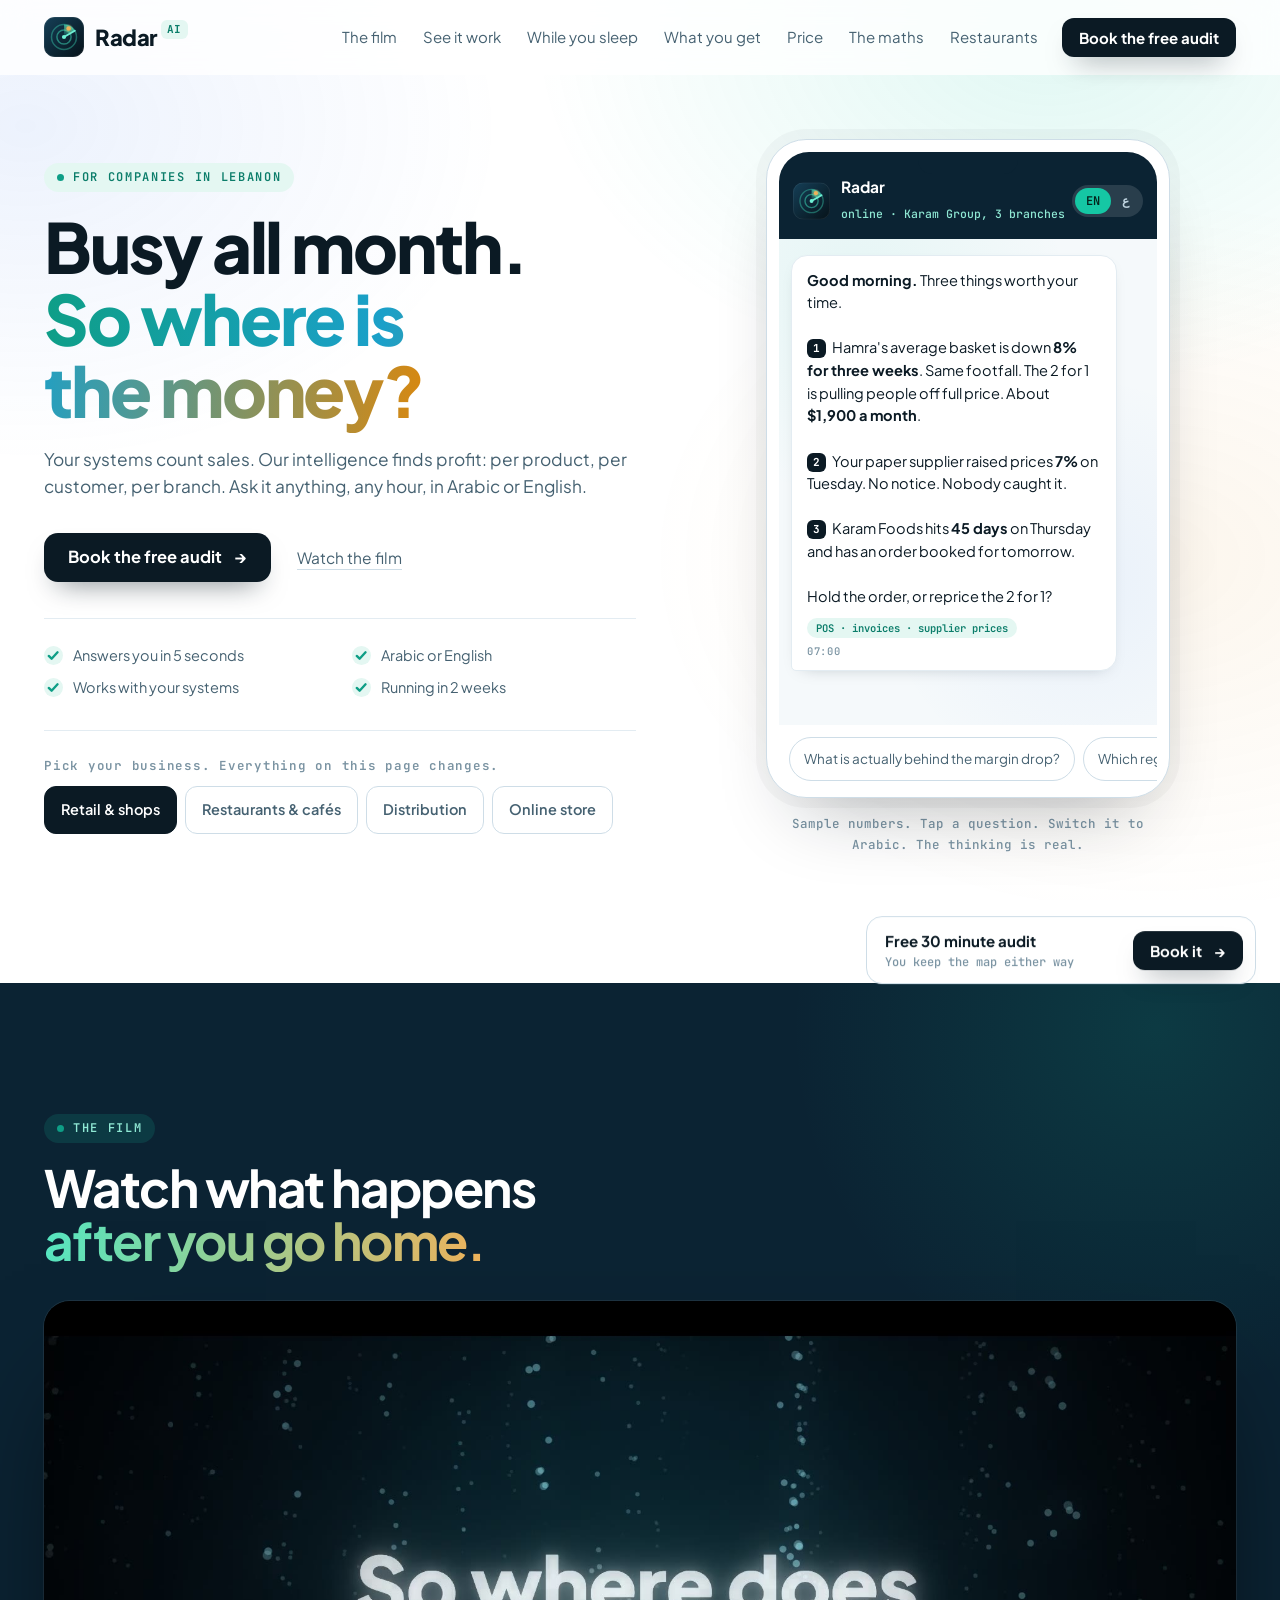
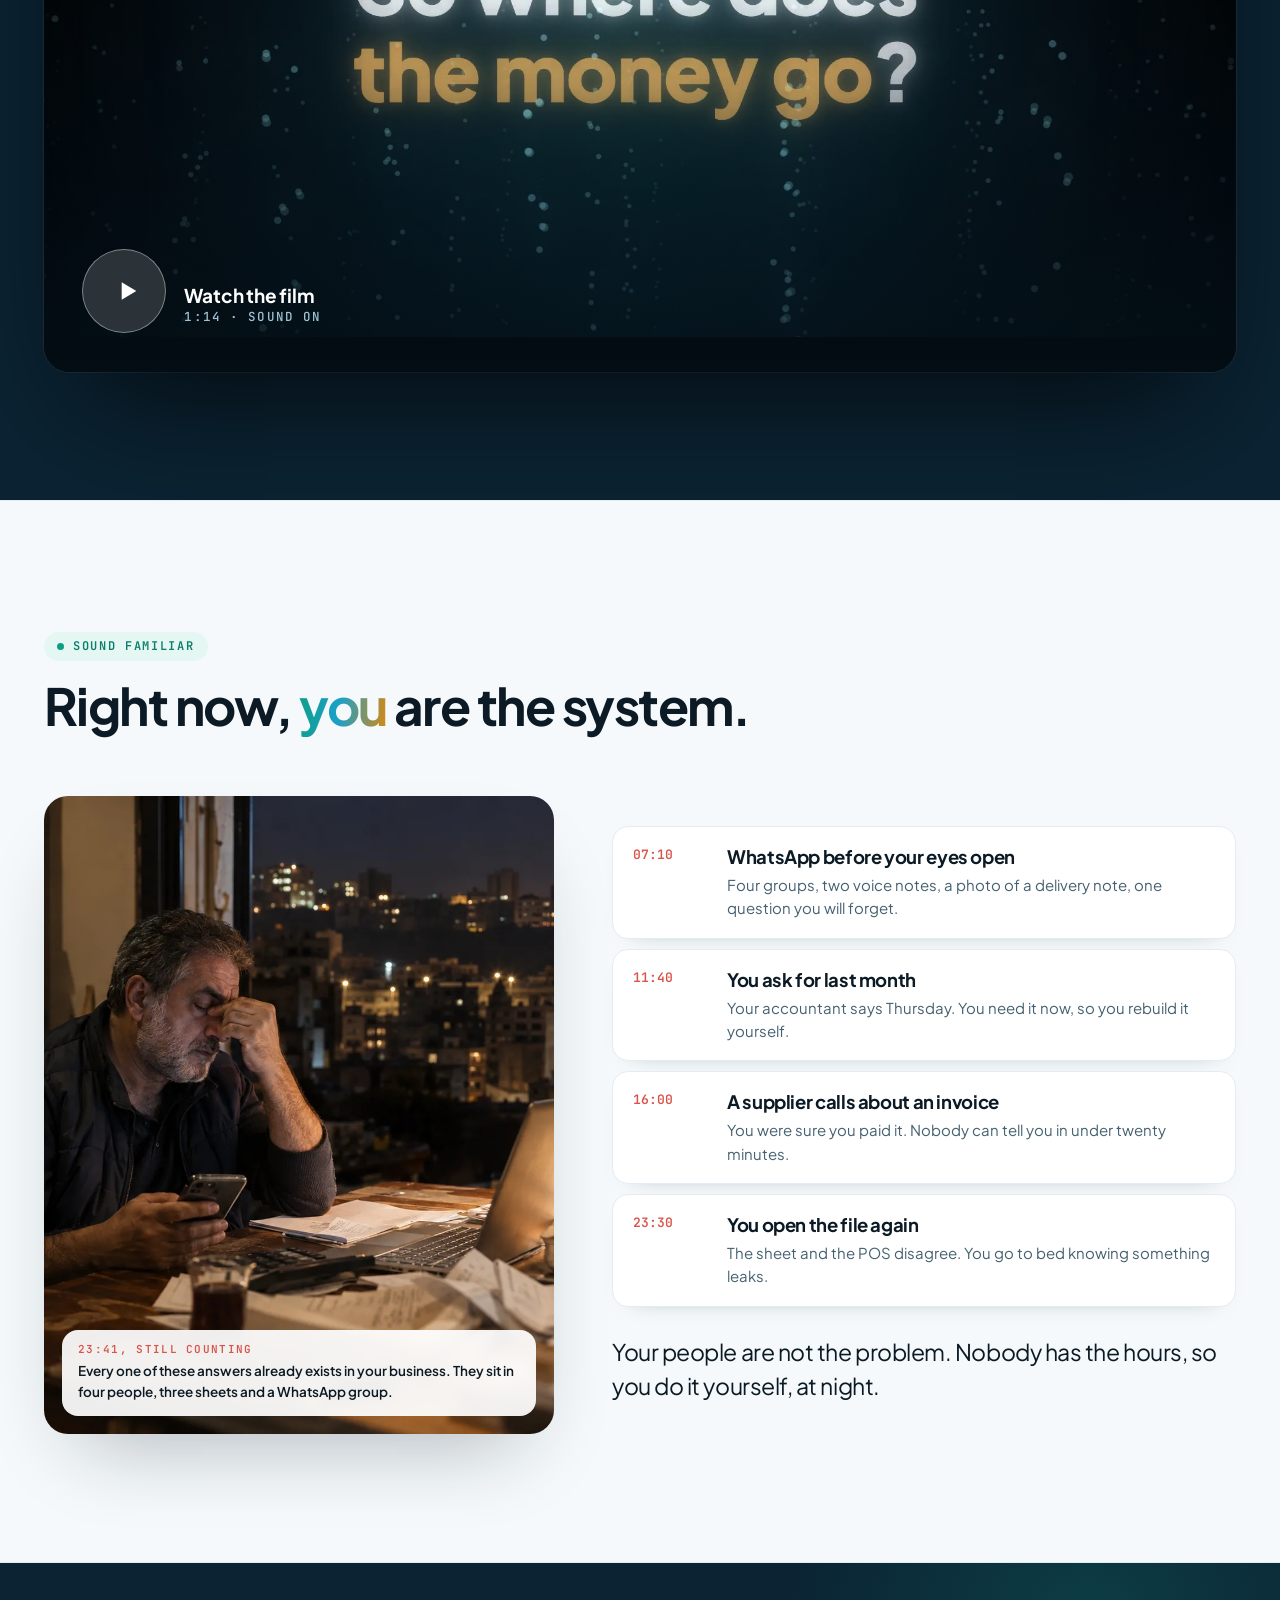
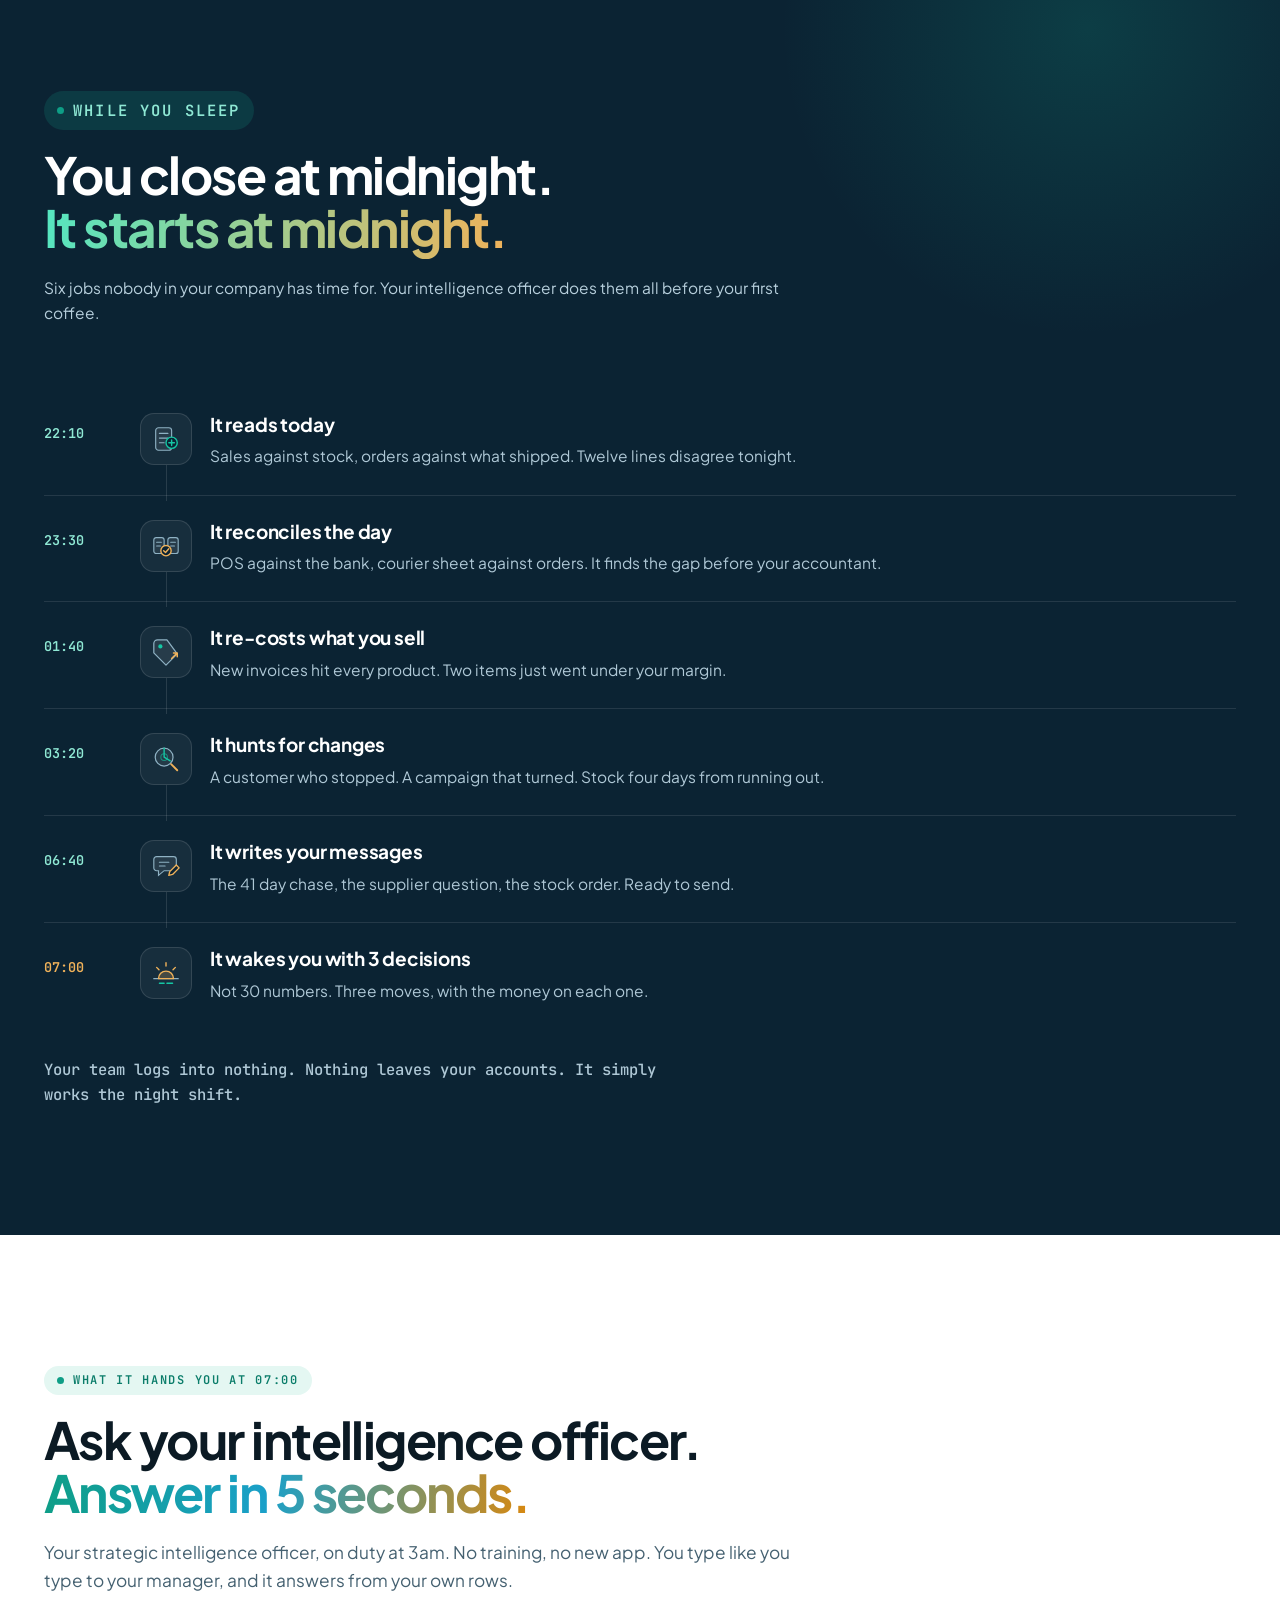
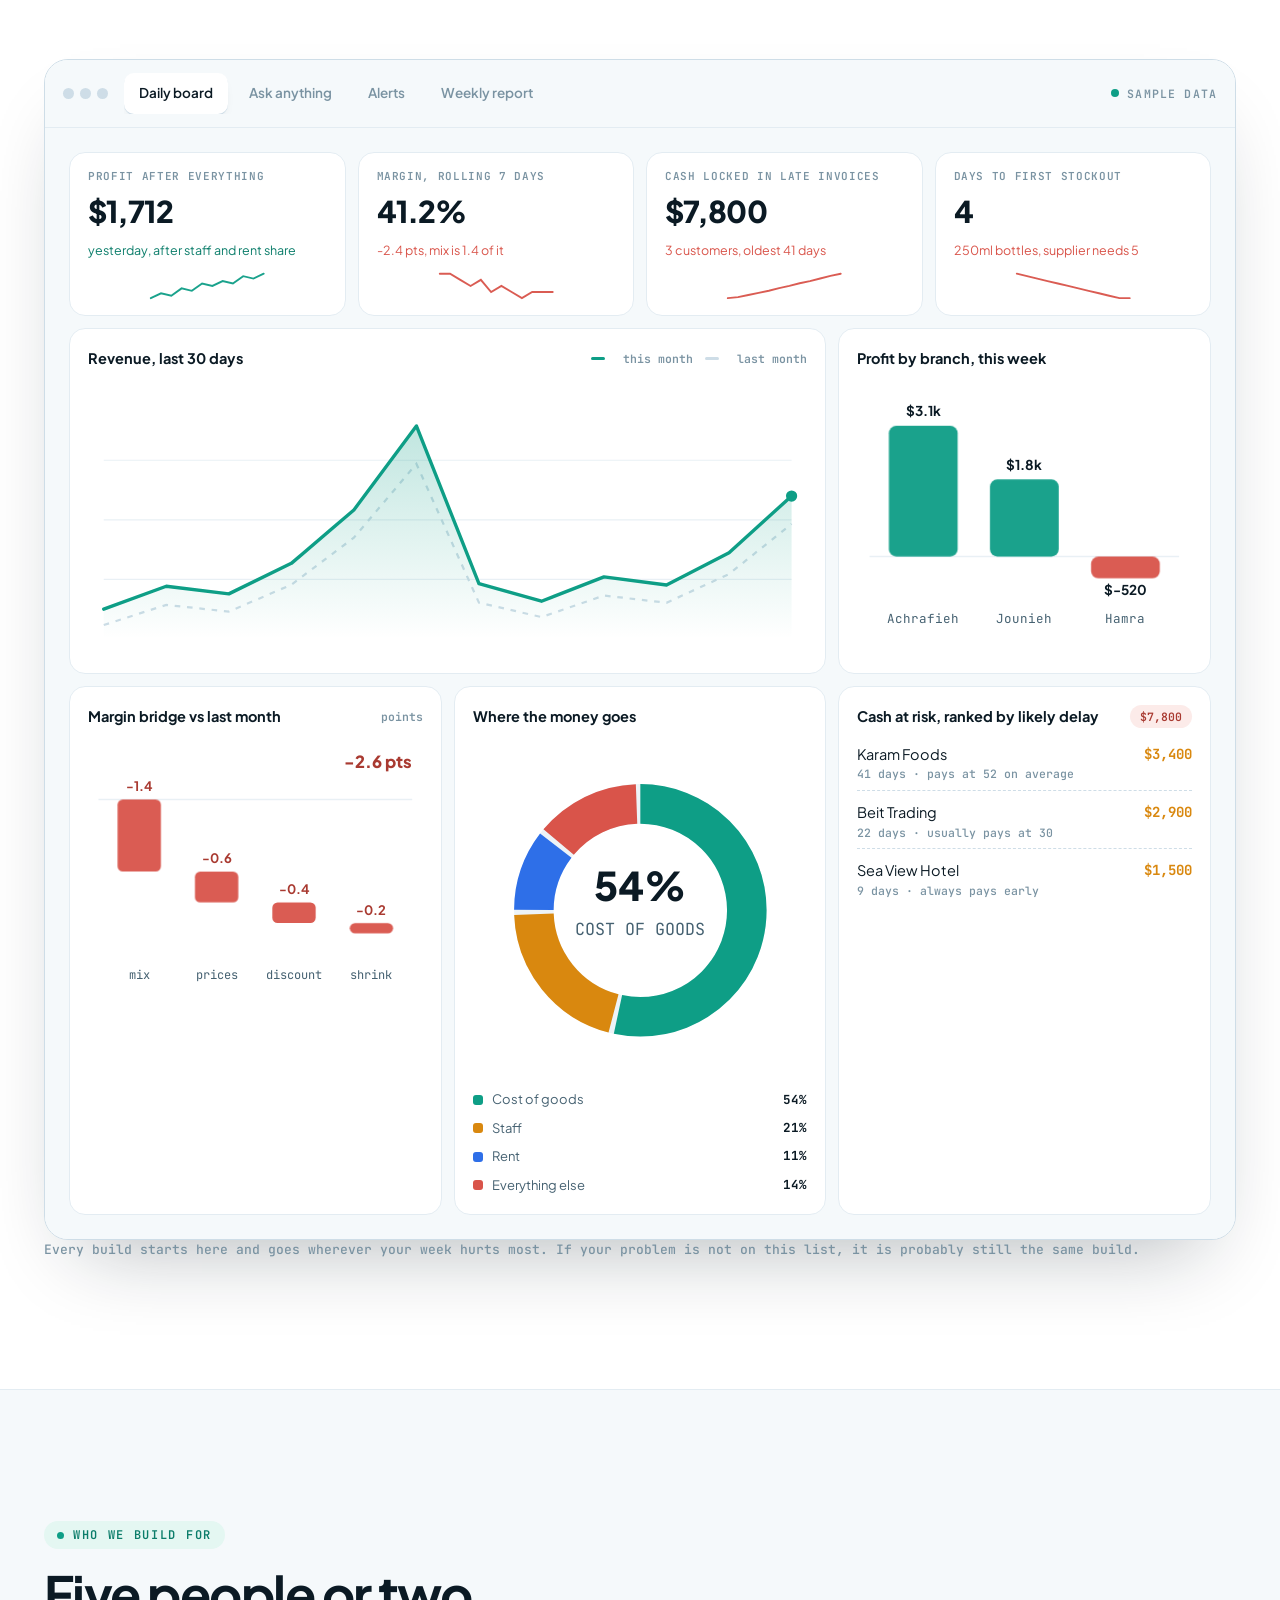
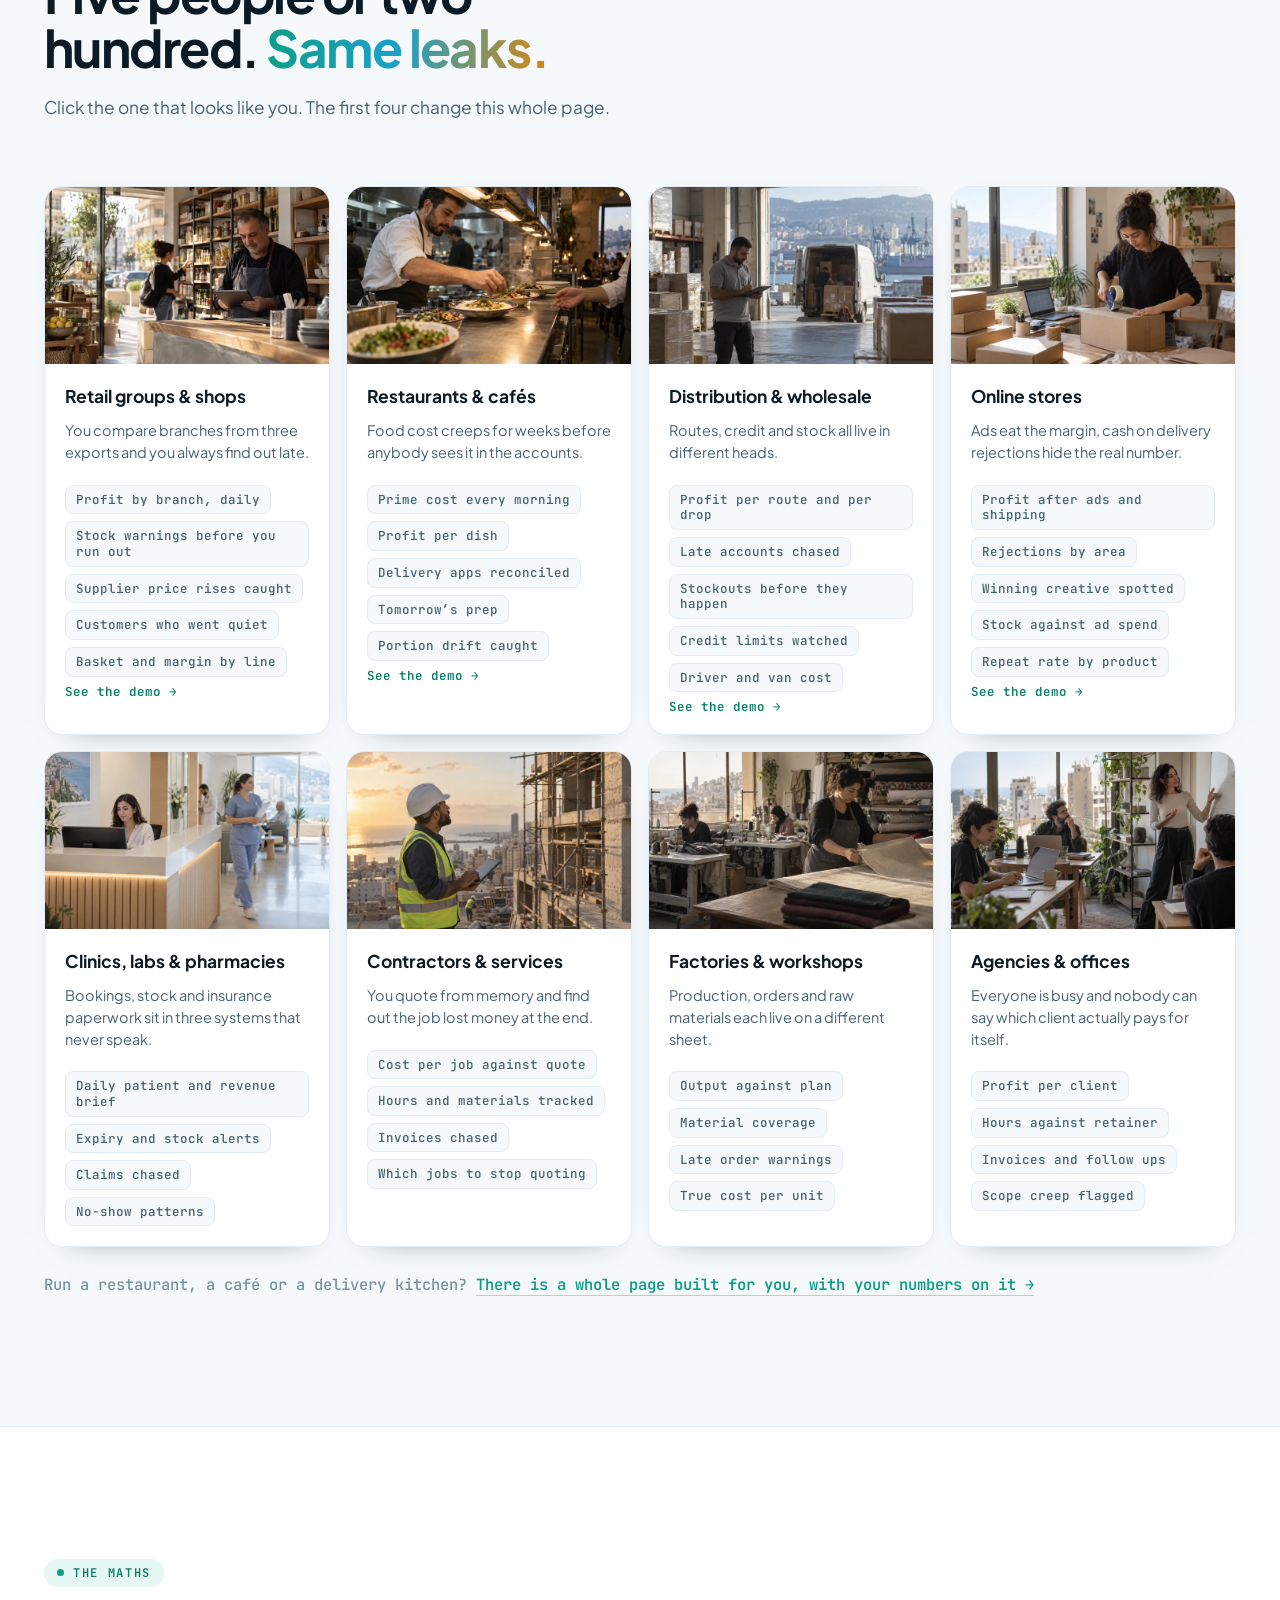
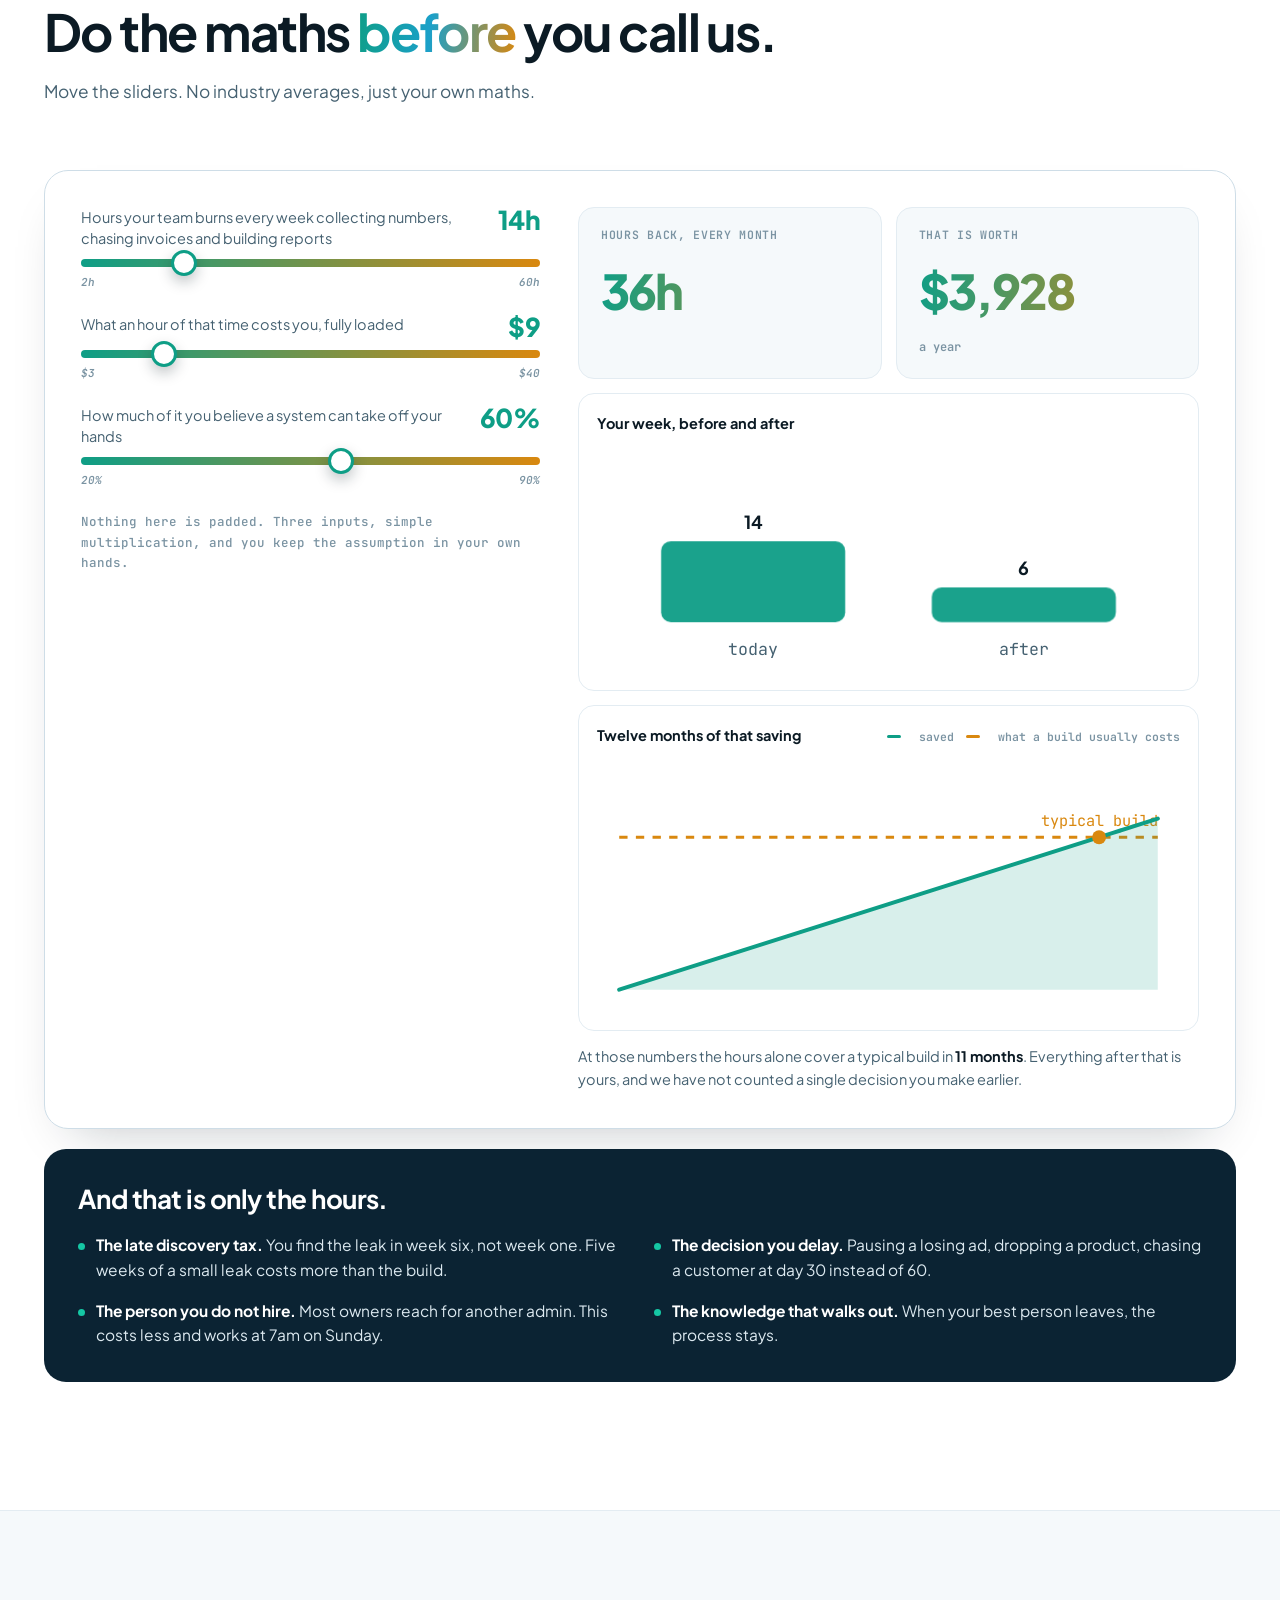
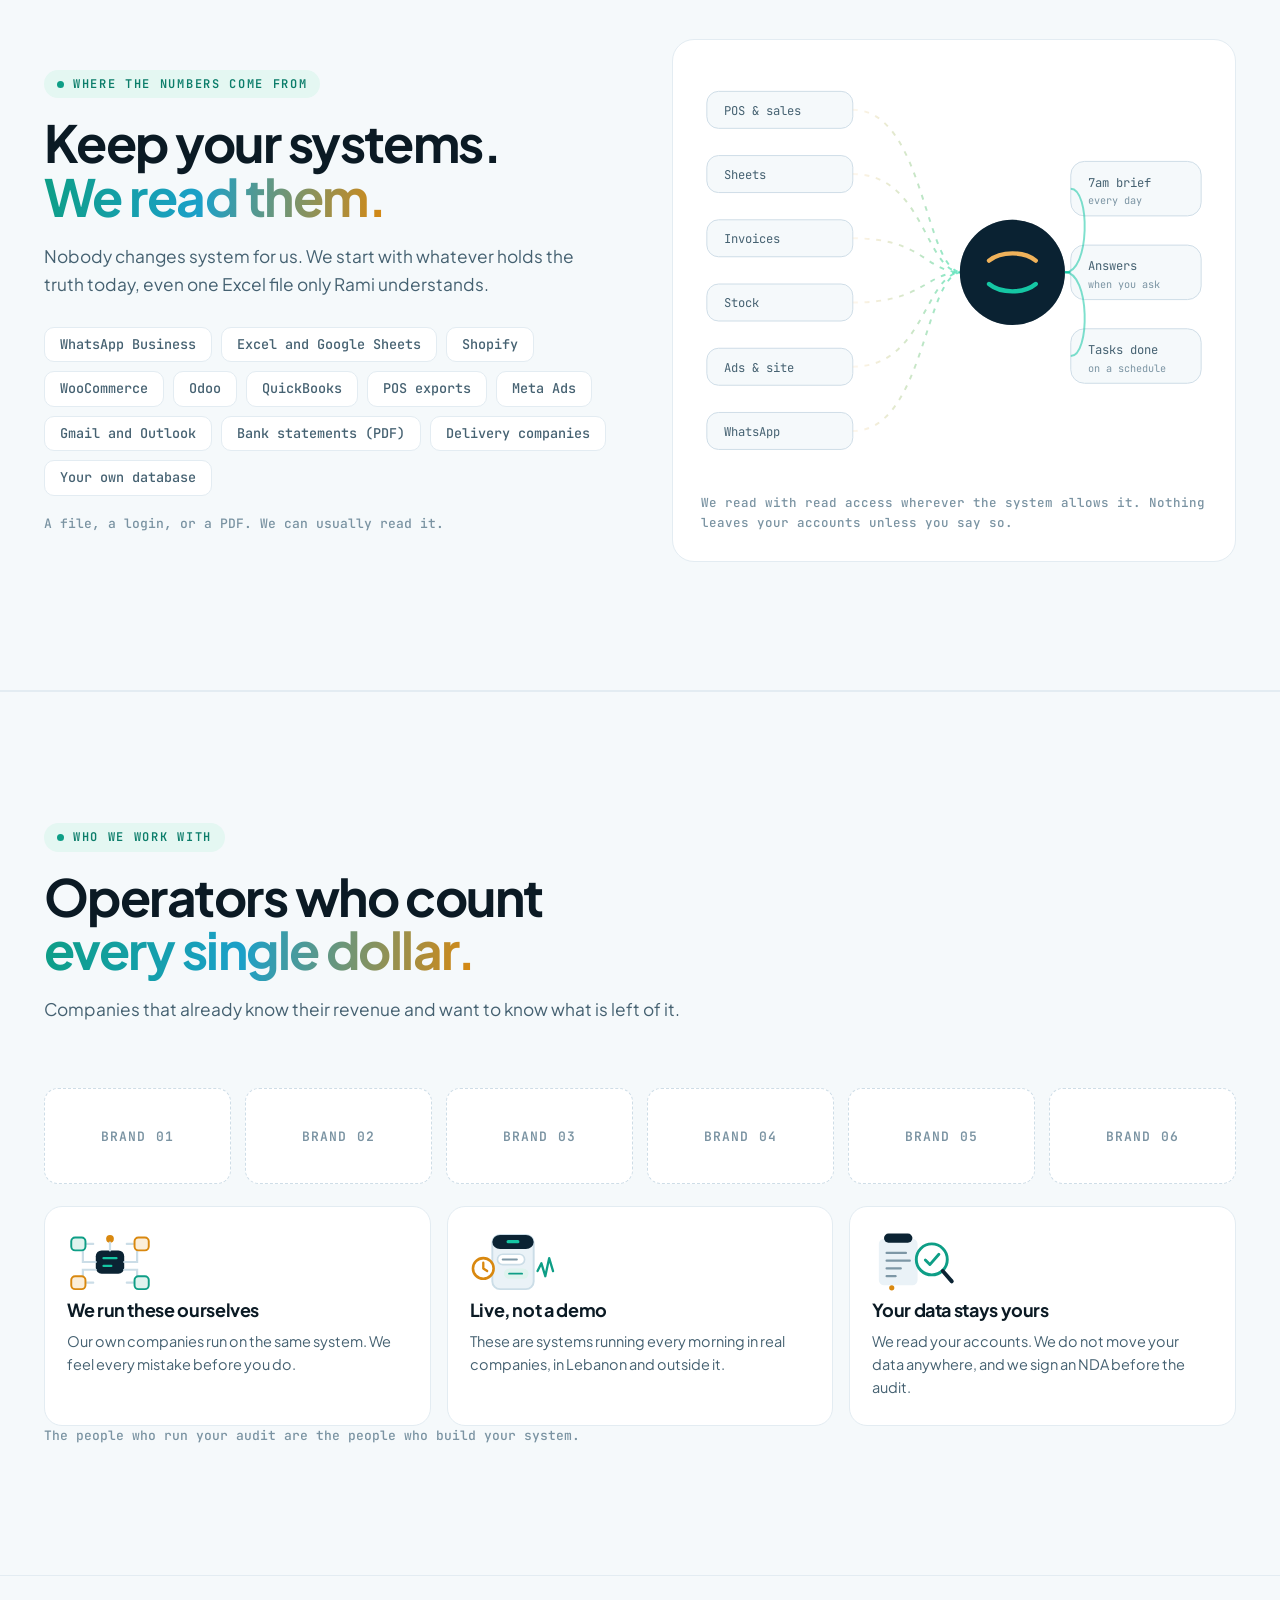
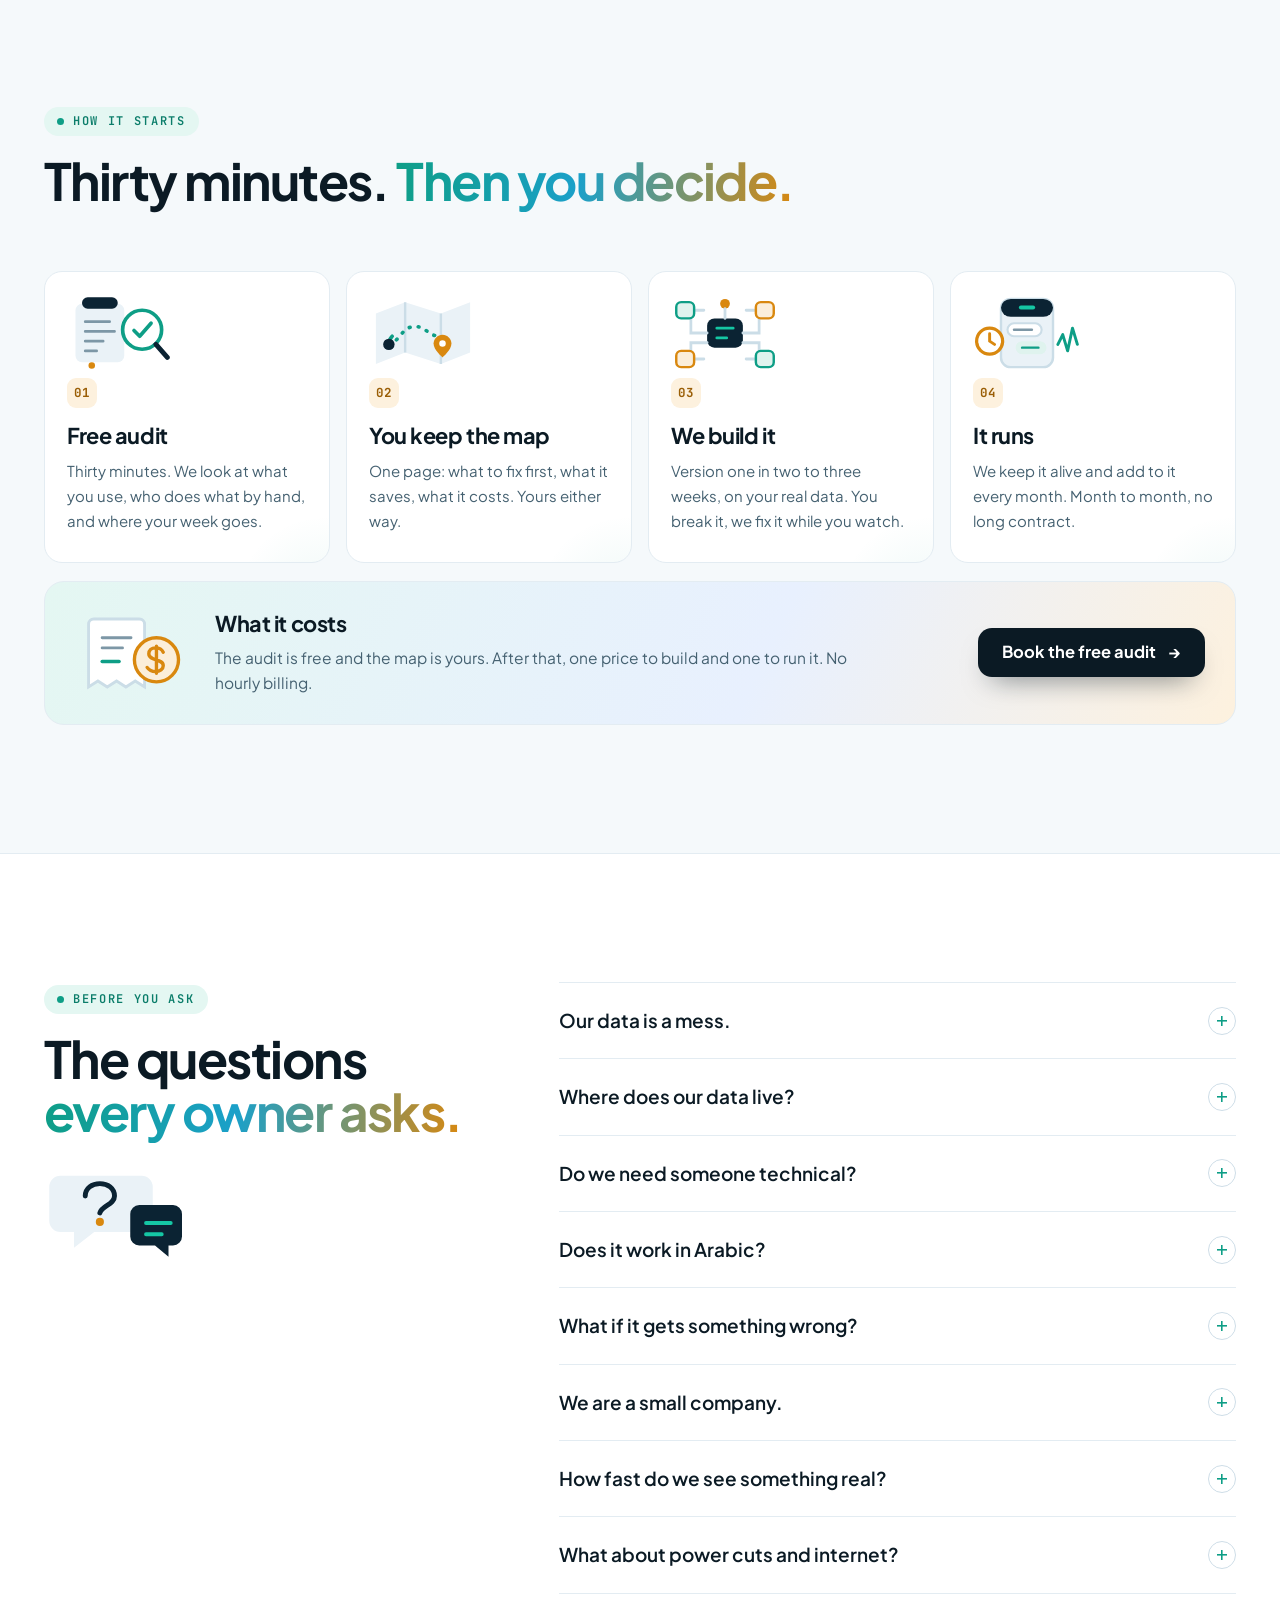
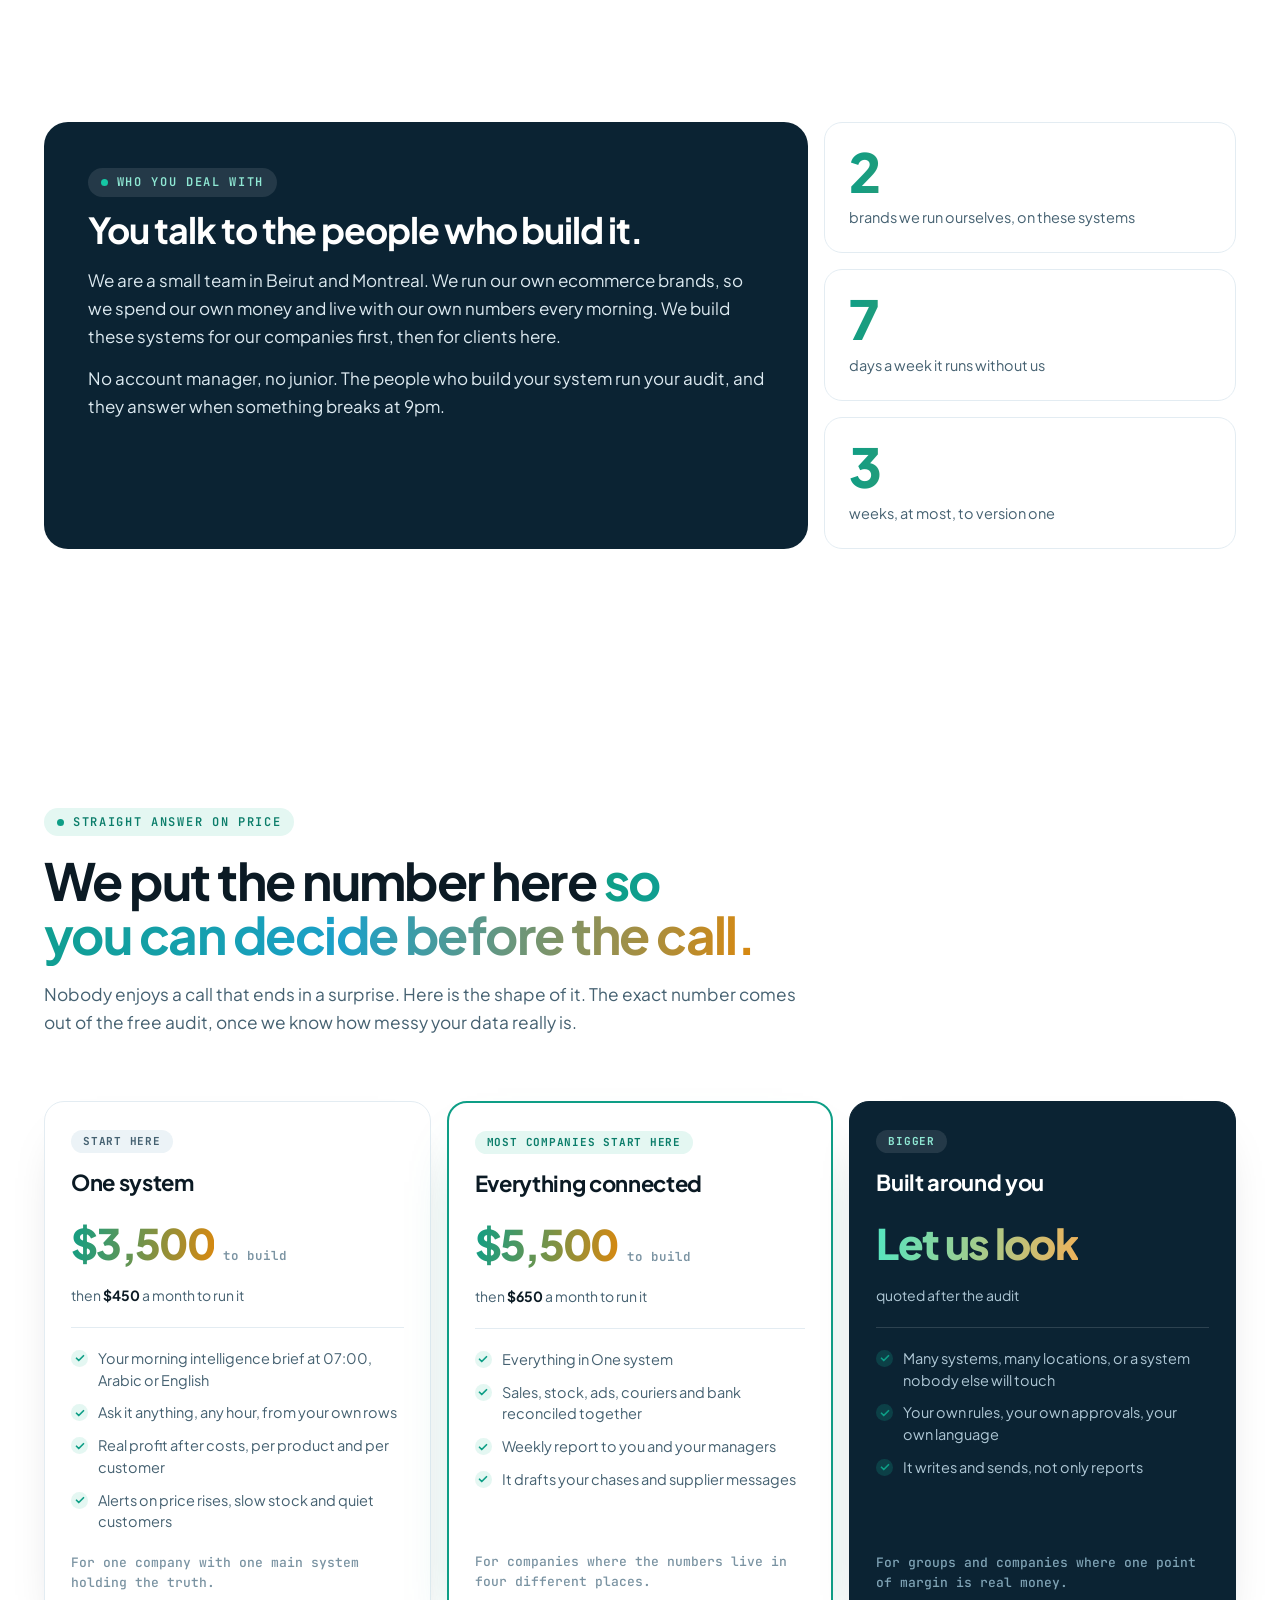
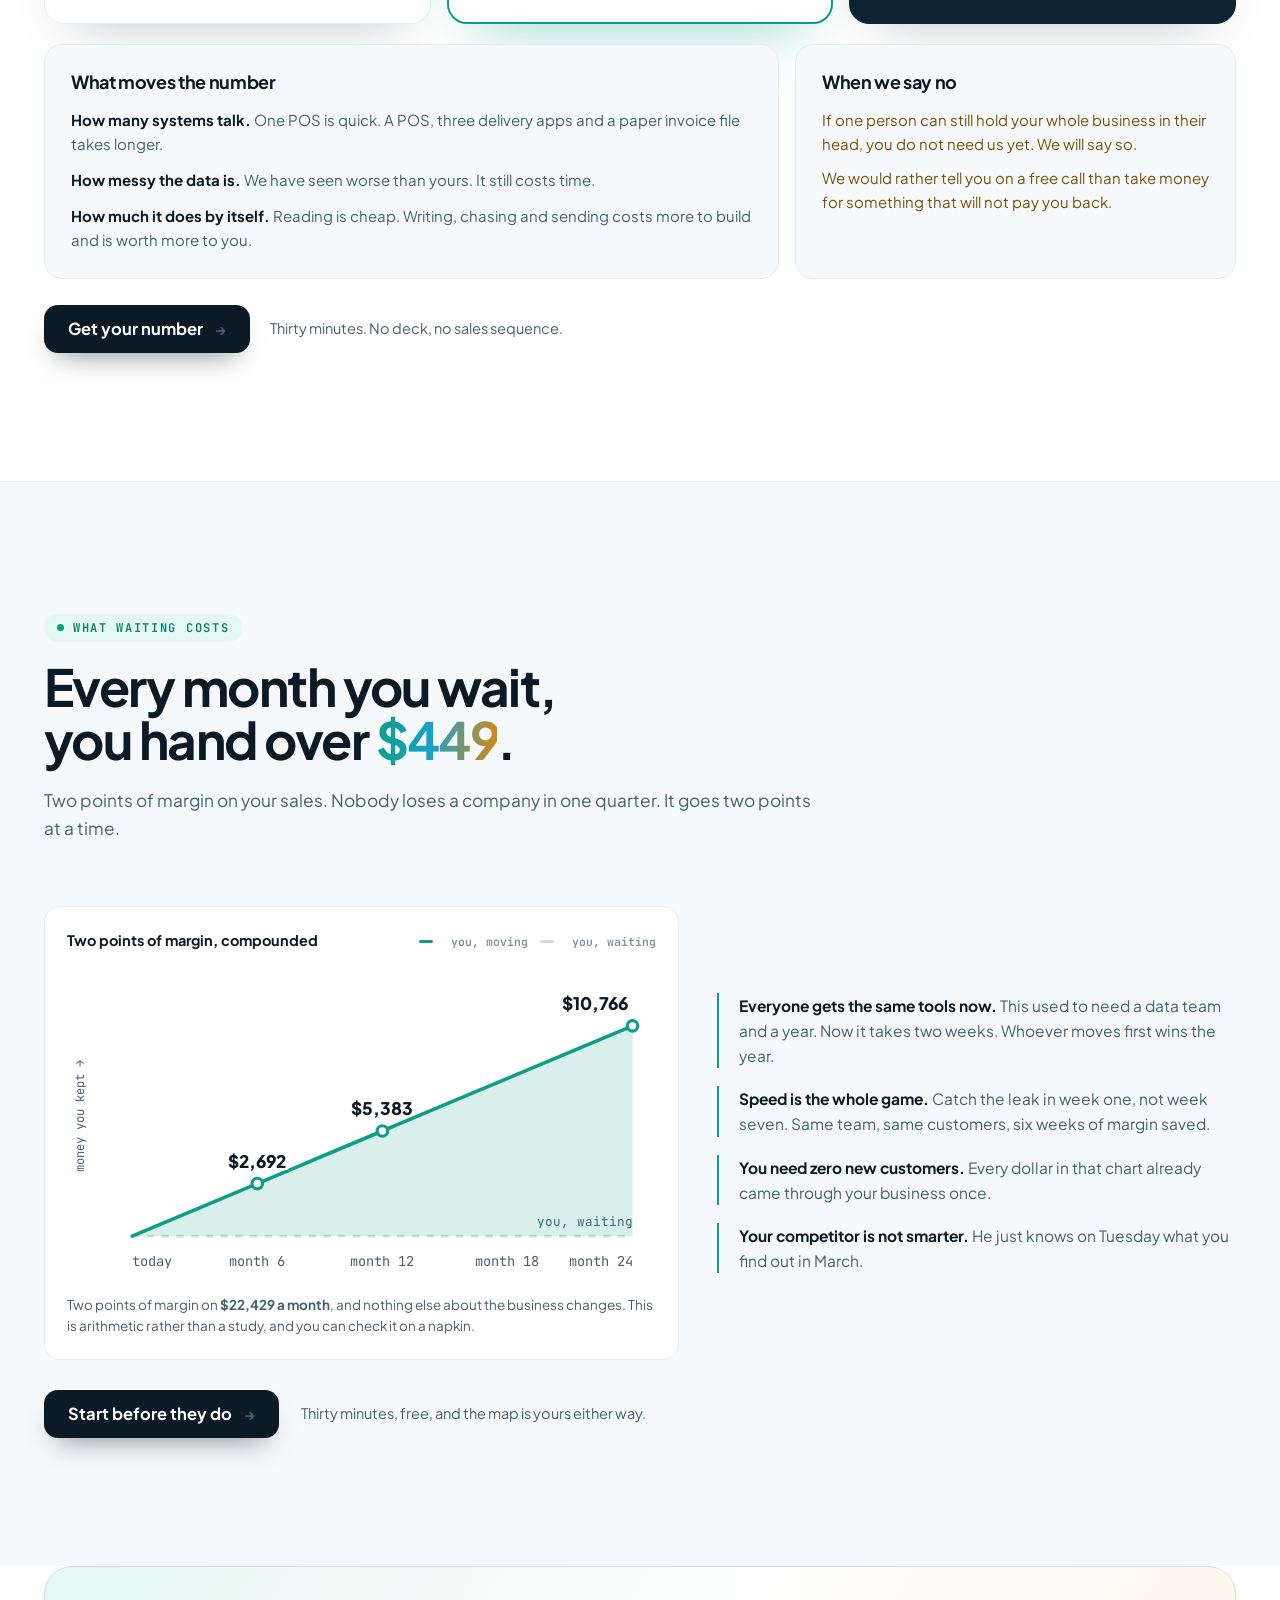
==== commit 004287df: "Rename Sanad to Radar AI, new mark Co-Authored-By: Claude Opus 5.5 <noreply@anthropic.com>" ====
--- a/index-v1.html
+++ b/index-v1.html
@@ -3,15 +3,15 @@
 <head>
 <meta charset="utf-8">
 <meta name="viewport" content="width=device-width, initial-scale=1, viewport-fit=cover">
-<title>Sanad · Busy all month. So where is the money?</title>
-<meta name="description" content="Your systems count sales. Sanad finds profit: per product, per customer, per branch. Ask it anything in Arabic or English. Built for companies in Lebanon. Free 30 minute audit.">
+<title>Radar AI · Busy all month. So where is the money?</title>
+<meta name="description" content="Your systems count sales. Radar finds profit: per product, per customer, per branch. Ask it anything in Arabic or English. Built for companies in Lebanon. Free 30 minute audit.">
 <meta name="theme-color" content="#FFFFFF">
 <meta property="og:type" content="website">
 <meta property="og:title" content="Busy all month. So where is the money?">
 <meta property="og:description" content="An AI operator built around your systems. One message at 7am, answers in Arabic or English, and the repetitive work off your team.">
 <meta property="og:image" content="img/share-card.jpg">
 <meta name="twitter:card" content="summary_large_image">
-<link rel="icon" href="data:image/svg+xml,%3Csvg xmlns='http://www.w3.org/2000/svg' viewBox='0 0 64 64'%3E%3Crect width='64' height='64' rx='16' fill='%230B2333'/%3E%3Cpath d='M18 40c6 6 22 6 28 0' stroke='%2315C7A4' stroke-width='5' fill='none' stroke-linecap='round'/%3E%3Cpath d='M18 26c6-6 22-6 28 0' stroke='%23F0B25A' stroke-width='5' fill='none' stroke-linecap='round'/%3E%3C/svg%3E">
+<link rel="icon" href="data:image/svg+xml,%3Csvg xmlns=%22http://www.w3.org/2000/svg%22 viewBox=%220 0 48 48%22 width=%2248%22 height=%2248%22%3E %3Cdefs%3E  %3ClinearGradient id=%22rb%22 x1=%220%22 y1=%220%22 x2=%221%22 y2=%221%22%3E%3Cstop offset=%220%22 stop-color=%22%23153F57%22/%3E%3Cstop offset=%221%22 stop-color=%22%23061219%22/%3E%3C/linearGradient%3E  %3ClinearGradient id=%22rs%22 x1=%220%22 y1=%221%22 x2=%22.7%22 y2=%220%22%3E%3Cstop offset=%220%22 stop-color=%22%233FE0BE%22 stop-opacity=%22.05%22/%3E%3Cstop offset=%221%22 stop-color=%22%233FE0BE%22 stop-opacity=%22.95%22/%3E%3C/linearGradient%3E  %3CradialGradient id=%22rg%22 cx=%22.5%22 cy=%22.5%22 r=%22.5%22%3E%3Cstop offset=%220%22 stop-color=%22%23F0B25A%22 stop-opacity=%22.55%22/%3E%3Cstop offset=%221%22 stop-color=%22%23F0B25A%22 stop-opacity=%220%22/%3E%3C/radialGradient%3E %3C/defs%3E %3Crect width=%2248%22 height=%2248%22 rx=%2213%22 fill=%22url%28%23rb%29%22/%3E %3Crect x=%22.5%22 y=%22.5%22 width=%2247%22 height=%2247%22 rx=%2212.5%22 fill=%22none%22 stroke=%22%23fff%22 stroke-opacity=%22.09%22/%3E %3Ccircle cx=%2224%22 cy=%2224%22 r=%2215%22 fill=%22none%22 stroke=%22%233FE0BE%22 stroke-opacity=%22.38%22 stroke-width=%221.8%22/%3E %3Ccircle cx=%2224%22 cy=%2224%22 r=%228.5%22 fill=%22none%22 stroke=%22%233FE0BE%22 stroke-opacity=%22.5%22 stroke-width=%221.8%22/%3E %3Cpath d=%22M24 24 L24 9 A15 15 0 0 1 36.99 16.5 Z%22 fill=%22url%28%23rs%29%22/%3E %3Cpath d=%22M24 24 L36.99 16.5%22 stroke=%22%236FF0D4%22 stroke-width=%222.2%22 stroke-linecap=%22round%22/%3E %3Ccircle cx=%2224%22 cy=%2224%22 r=%222.5%22 fill=%22%236FF0D4%22/%3E %3Ccircle cx=%2229.6%22 cy=%2213.9%22 r=%226%22 fill=%22url%28%23rg%29%22/%3E %3Ccircle cx=%2229.6%22 cy=%2213.9%22 r=%222.7%22 fill=%22%23F0B25A%22/%3E%3C/svg%3E">
 <link rel="preconnect" href="https://fonts.googleapis.com">
 <link rel="preconnect" href="https://fonts.gstatic.com" crossorigin>
 <link rel="stylesheet" href="https://fonts.googleapis.com/css2?family=IBM+Plex+Sans+Arabic:wght@400;500;600&family=JetBrains+Mono:wght@400;500&family=Plus+Jakarta+Sans:wght@400;500;600;700;800&display=swap">
@@ -22,6 +22,20 @@
 <!-- illustration sprite. Drawn here, used with <svg class="ill"><use href="#i-..."/></svg> -->
 <svg width="0" height="0" style="position:absolute" aria-hidden="true" focusable="false">
   <defs>
+    <linearGradient id="rmBg" x1="0" y1="0" x2="1" y2="1"><stop offset="0" stop-color="#153F57"/><stop offset="1" stop-color="#061219"/></linearGradient>
+    <linearGradient id="rmSw" x1="0" y1="1" x2=".7" y2="0"><stop offset="0" stop-color="#3FE0BE" stop-opacity=".05"/><stop offset="1" stop-color="#3FE0BE" stop-opacity=".95"/></linearGradient>
+    <radialGradient id="rmGl" cx=".5" cy=".5" r=".5"><stop offset="0" stop-color="#F0B25A" stop-opacity=".55"/><stop offset="1" stop-color="#F0B25A" stop-opacity="0"/></radialGradient>
+    <symbol id="radar-mark" viewBox="0 0 48 48">
+      <rect width="48" height="48" rx="13" fill="url(#rmBg)"/>
+      <rect x=".5" y=".5" width="47" height="47" rx="12.5" fill="none" stroke="#fff" stroke-opacity=".09"/>
+      <circle cx="24" cy="24" r="15" fill="none" stroke="#3FE0BE" stroke-opacity=".38" stroke-width="1.8"/>
+      <circle cx="24" cy="24" r="8.5" fill="none" stroke="#3FE0BE" stroke-opacity=".5" stroke-width="1.8"/>
+      <path d="M24 24 L24 9 A15 15 0 0 1 36.99 16.5 Z" fill="url(#rmSw)"/>
+      <path d="M24 24 L36.99 16.5" stroke="#6FF0D4" stroke-width="2.2" stroke-linecap="round"/>
+      <circle cx="24" cy="24" r="2.5" fill="#6FF0D4"/>
+      <circle cx="29.6" cy="13.9" r="6" fill="url(#rmGl)"/>
+      <circle cx="29.6" cy="13.9" r="2.7" fill="#F0B25A"/>
+    </symbol>
     <symbol id="i-audit" viewBox="0 0 132 96">
       <rect x="10" y="12" width="60" height="72" rx="8" fill="#EAF2F7"/>
       <rect x="18" y="4" width="44" height="14" rx="7" fill="#0B2333"/>
@@ -121,8 +135,8 @@
 <header class="nav">
   <div class="wrap nav__in">
     <a class="brand" href="#top">
-      <span class="brand__mark" aria-hidden="true"><svg viewBox="0 0 40 40"><path d="M9 25c5 5 17 5 22 0" stroke="#15C7A4" stroke-width="3.4" fill="none" stroke-linecap="round"/><path d="M9 15c5-5 17-5 22 0" stroke="#F0B25A" stroke-width="3.4" fill="none" stroke-linecap="round"/></svg></span>
-      <span class="brand__name">Sanad<em>سند</em></span>
+      <span class="brand__mark" aria-hidden="true"><svg viewBox="0 0 48 48"><use href="#radar-mark"/></svg></span>
+      <span class="brand__name">Radar<i class="brand__ai">AI</i></span>
     </a>
     <nav class="nav__links">
       <a href="#film">The film</a>
@@ -174,8 +188,8 @@
           <div class="phone__notch" aria-hidden="true"></div>
           <div class="phone__bar">
             <span class="phone__who">
-              <span class="phone__av" aria-hidden="true"><svg viewBox="0 0 40 40"><path d="M9 25c5 5 17 5 22 0" stroke="#15C7A4" stroke-width="3.4" fill="none" stroke-linecap="round"/><path d="M9 15c5-5 17-5 22 0" stroke="#F0B25A" stroke-width="3.4" fill="none" stroke-linecap="round"/></svg></span>
-              <span><b>Sanad</b><i id="demoWho">online · Karam Group</i></span>
+              <span class="phone__av" aria-hidden="true"><svg viewBox="0 0 48 48"><use href="#radar-mark"/></svg></span>
+              <span><b>Radar</b><i id="demoWho">online · Karam Group</i></span>
             </span>
             <span class="lang" role="group" aria-label="Language">
               <button type="button" class="lang__btn is-on" data-lang="en">EN</button>
@@ -199,7 +213,7 @@
       </header>
       <figure class="player rv" id="player">
         <video id="filmVid" class="player__v" poster="film/poster.jpg" preload="none" playsinline
-               aria-label="What Sanad does for your business, a sixty second film">
+               aria-label="What Radar does for your business, a sixty second film">
           <source src="film/sanad-60.mp4" type="video/mp4" media="(min-width: 800px)">
           <source src="film/sanad-60-720.mp4" type="video/mp4">
           Your browser cannot play this video.
@@ -532,9 +546,9 @@
         </ul>
         <p class="note rv">A file, a login, or a PDF. We can usually read it.</p>
       </div>
-      <figure class="flow rv" aria-label="Diagram: your systems feed Sanad, Sanad sends the brief and does the work">
+      <figure class="flow rv" aria-label="Diagram: your systems feed Radar, Radar sends the brief and does the work">
         <svg viewBox="0 0 520 420" role="img">
-          <title>Your systems feed Sanad. Sanad sends the brief and does the repetitive work.</title>
+          <title>Your systems feed Radar. Radar sends the brief and does the repetitive work.</title>
           <defs><linearGradient id="fg" x1="0" y1="0" x2="1" y2="0"><stop offset="0" stop-color="#F0B25A" stop-opacity=".1"/><stop offset="1" stop-color="#54E6C1" stop-opacity=".85"/></linearGradient></defs>
           <g class="flow__src" font-family="JetBrains Mono, monospace" font-size="12.5">
             <g><rect x="6" y="24" width="150" height="38" rx="12"/><text x="24" y="48">POS &amp; sales</text></g>
@@ -795,8 +809,8 @@
 <footer class="foot">
   <div class="wrap foot__in">
     <a class="brand" href="#top">
-      <span class="brand__mark" aria-hidden="true"><svg viewBox="0 0 40 40"><path d="M9 25c5 5 17 5 22 0" stroke="#15C7A4" stroke-width="3.4" fill="none" stroke-linecap="round"/><path d="M9 15c5-5 17-5 22 0" stroke="#F0B25A" stroke-width="3.4" fill="none" stroke-linecap="round"/></svg></span>
-      <span class="brand__name">Sanad<em>سند</em></span>
+      <span class="brand__mark" aria-hidden="true"><svg viewBox="0 0 48 48"><use href="#radar-mark"/></svg></span>
+      <span class="brand__name">Radar<i class="brand__ai">AI</i></span>
     </a>
     <p class="foot__line">Strategic intelligence for companies in Lebanon.</p>
     <p class="foot__links"><a data-wa href="#audit">WhatsApp</a><a href="mailto:hello@example.com">Email</a><a href="#faq">Questions</a></p>
--- a/styles.css
+++ b/styles.css
@@ -1,4 +1,4 @@
-/* Sanad landing page. Light theme. Vanilla CSS, no build step. */
+/* Radar landing page. Light theme. Vanilla CSS, no build step. */
 
 :root{
   --bg:#FFFFFF; --bg-2:#F5F9FB; --bg-3:#ECF3F7; --card:#FFFFFF;
@@ -67,10 +67,11 @@
 .nav.is-stuck{border-color:var(--line);background:rgba(255,255,255,.94);box-shadow:0 10px 30px -24px rgba(11,26,36,.5)}
 .nav__in{display:flex;align-items:center;gap:24px;height:74px}
 .brand{display:inline-flex;align-items:center;gap:11px}
-.brand__mark{display:grid;place-items:center;width:40px;height:40px;border-radius:12px;background:var(--navy)}
-.brand__mark svg{width:26px;height:26px}
+.brand__mark{display:block;width:40px;height:40px}
+.brand__mark svg{display:block;width:40px;height:40px}
 .brand__name{font-weight:800;font-size:22px;letter-spacing:-.02em;display:inline-flex;align-items:baseline;gap:8px}
 .brand__name em{font:500 15px/1 var(--ar);font-style:normal;color:var(--muted)}
+.brand__ai{font:700 11px/1 var(--mono);font-style:normal;letter-spacing:.06em;padding:4px 6px;border-radius:6px;background:var(--teal-soft);color:#0B7D6A;align-self:flex-start;margin-left:-4px;margin-top:1px}
 .nav__links{display:flex;gap:26px;margin-left:auto;font-size:15px;color:var(--ink-2)}
 .nav__links a:hover{color:var(--ink)}
 .nav .btn{flex:none}
@@ -101,8 +102,8 @@
 .phone__who{display:flex;align-items:center;gap:11px;min-width:0}
 .phone__who>span{min-width:0}
 .phone__who i{white-space:nowrap;overflow:hidden;text-overflow:ellipsis}
-.phone__av{display:grid;place-items:center;width:38px;height:38px;border-radius:50%;background:#12384F}
-.phone__av svg{width:24px;height:24px}
+.phone__av{display:block;width:38px;height:38px}
+.phone__av svg{display:block;width:38px;height:38px}
 .phone__who b{display:block;font-size:15.5px;font-weight:700;line-height:1.2}
 .phone__who i{font:500 11.5px/1.4 var(--mono);font-style:normal;color:#8FE8D4}
 .lang{display:inline-flex;padding:3px;border-radius:999px;background:rgba(255,255,255,.12)}
@@ -664,3 +665,40 @@
 .ref__who b{font-size:15px}
 .ref__who span{font:500 12.5px/1.4 var(--mono);color:var(--muted)}
 @media (max-width:900px){ .refs{grid-template-columns:minmax(0,1fr)} }
+
+/* ===== pricing, anchored ===== */
+.anchors{display:grid;grid-template-columns:repeat(3,minmax(0,1fr));gap:14px;margin-bottom:18px}
+.anchor{padding:22px 22px 24px;border-radius:18px;background:var(--bg-2);border:1px solid var(--line)}
+.anchor i{display:block;font:700 12px/1 var(--mono);letter-spacing:.14em;text-transform:uppercase;color:var(--muted);font-style:normal}
+.anchor b{display:block;margin:10px 0 8px;font-size:24px;font-weight:800;letter-spacing:-.02em;color:var(--ink);text-decoration:line-through;text-decoration-color:rgba(217,84,74,.6);text-decoration-thickness:3px}
+.anchor b span{font:600 12.5px/1 var(--mono);color:var(--muted);text-decoration:none;display:inline-block;margin-left:6px}
+.anchor p{font-size:14px;line-height:1.55;color:var(--ink-2)}
+.offer{display:grid;grid-template-columns:minmax(0,1.25fr) minmax(0,.75fr);gap:16px;align-items:stretch}
+.offer__main{padding:32px 34px 34px;border-radius:24px;background:#fff;border:2px solid var(--teal);box-shadow:0 34px 70px -34px rgba(14,158,134,.5)}
+.offer__tag{display:inline-block;padding:7px 13px;border-radius:99px;background:var(--amber-soft);color:#9A5E06;font:700 11.5px/1 var(--mono);letter-spacing:.07em;text-transform:uppercase}
+.offer__price{display:flex;align-items:baseline;gap:14px;margin:18px 0 12px;flex-wrap:wrap}
+.offer__price s{font-size:30px;font-weight:700;color:var(--muted);text-decoration-color:rgba(217,84,74,.7);text-decoration-thickness:3px}
+.offer__price b{font-size:clamp(56px,6vw,76px);font-weight:800;letter-spacing:-.045em;line-height:1;background:linear-gradient(96deg,var(--teal),var(--amber));-webkit-background-clip:text;background-clip:text;color:transparent}
+.offer__price i{font-style:normal;font:700 14px/1 var(--mono);letter-spacing:.14em;text-transform:uppercase;color:var(--muted)}
+.offer__line{font-size:16px;line-height:1.6;color:var(--ink-2);max-width:60ch}
+.offer__line b{color:var(--ink)}
+.offer__inc{list-style:none;display:grid;grid-template-columns:1fr 1fr;gap:10px 18px;margin:22px 0;padding-top:20px;border-top:1px solid var(--line);font-size:14.5px;line-height:1.45;color:var(--ink-2)}
+.offer__inc li{display:flex;gap:10px}
+.offer__inc li::before{content:"";flex:none;width:17px;height:17px;margin-top:2px;border-radius:50%;background:var(--teal-soft);
+  background-image:url("data:image/svg+xml,%3Csvg xmlns='http://www.w3.org/2000/svg' viewBox='0 0 24 24'%3E%3Cpath d='M5 12.5l4.5 4.5L19 7.5' stroke='%230E9E86' stroke-width='3.4' fill='none' stroke-linecap='round' stroke-linejoin='round'/%3E%3C/svg%3E");background-size:12px;background-repeat:no-repeat;background-position:center}
+.offer__cta{display:flex;flex-wrap:wrap;align-items:center;gap:14px 20px}
+.offer__cta span{font-size:14.5px;color:var(--ink-2)}
+.offer__cta span b{color:var(--ink)}
+.offer__side{display:grid;gap:14px;align-content:stretch}
+.offer__box{padding:22px 24px;border-radius:18px;background:var(--bg-2);border:1px solid var(--line)}
+.offer__box i{display:block;font:700 12px/1 var(--mono);letter-spacing:.14em;text-transform:uppercase;color:var(--muted);font-style:normal;margin-bottom:10px}
+.offer__box p,.offer__box li{font-size:14.5px;line-height:1.6;color:var(--ink-2)}
+.offer__box b{color:var(--ink)}
+.offer__box ul{list-style:none;display:grid;gap:8px}
+.offer__box li{padding-left:16px;position:relative}
+.offer__box li::before{content:"";position:absolute;left:0;top:10px;width:7px;height:7px;border-radius:50%;background:var(--teal)}
+.offer__box--math{background:var(--teal-soft);border-color:#CDEBE3}
+.offer__box--math i{color:#0B7D6A}
+.offer__box--big{background:var(--navy);border-color:var(--navy)}
+.offer__box--big i{color:#8FE8D4}.offer__box--big p{color:#B7CFDC}
+@media (max-width:1000px){ .anchors{grid-template-columns:minmax(0,1fr)} .offer{grid-template-columns:minmax(0,1fr)} .offer__inc{grid-template-columns:1fr} }
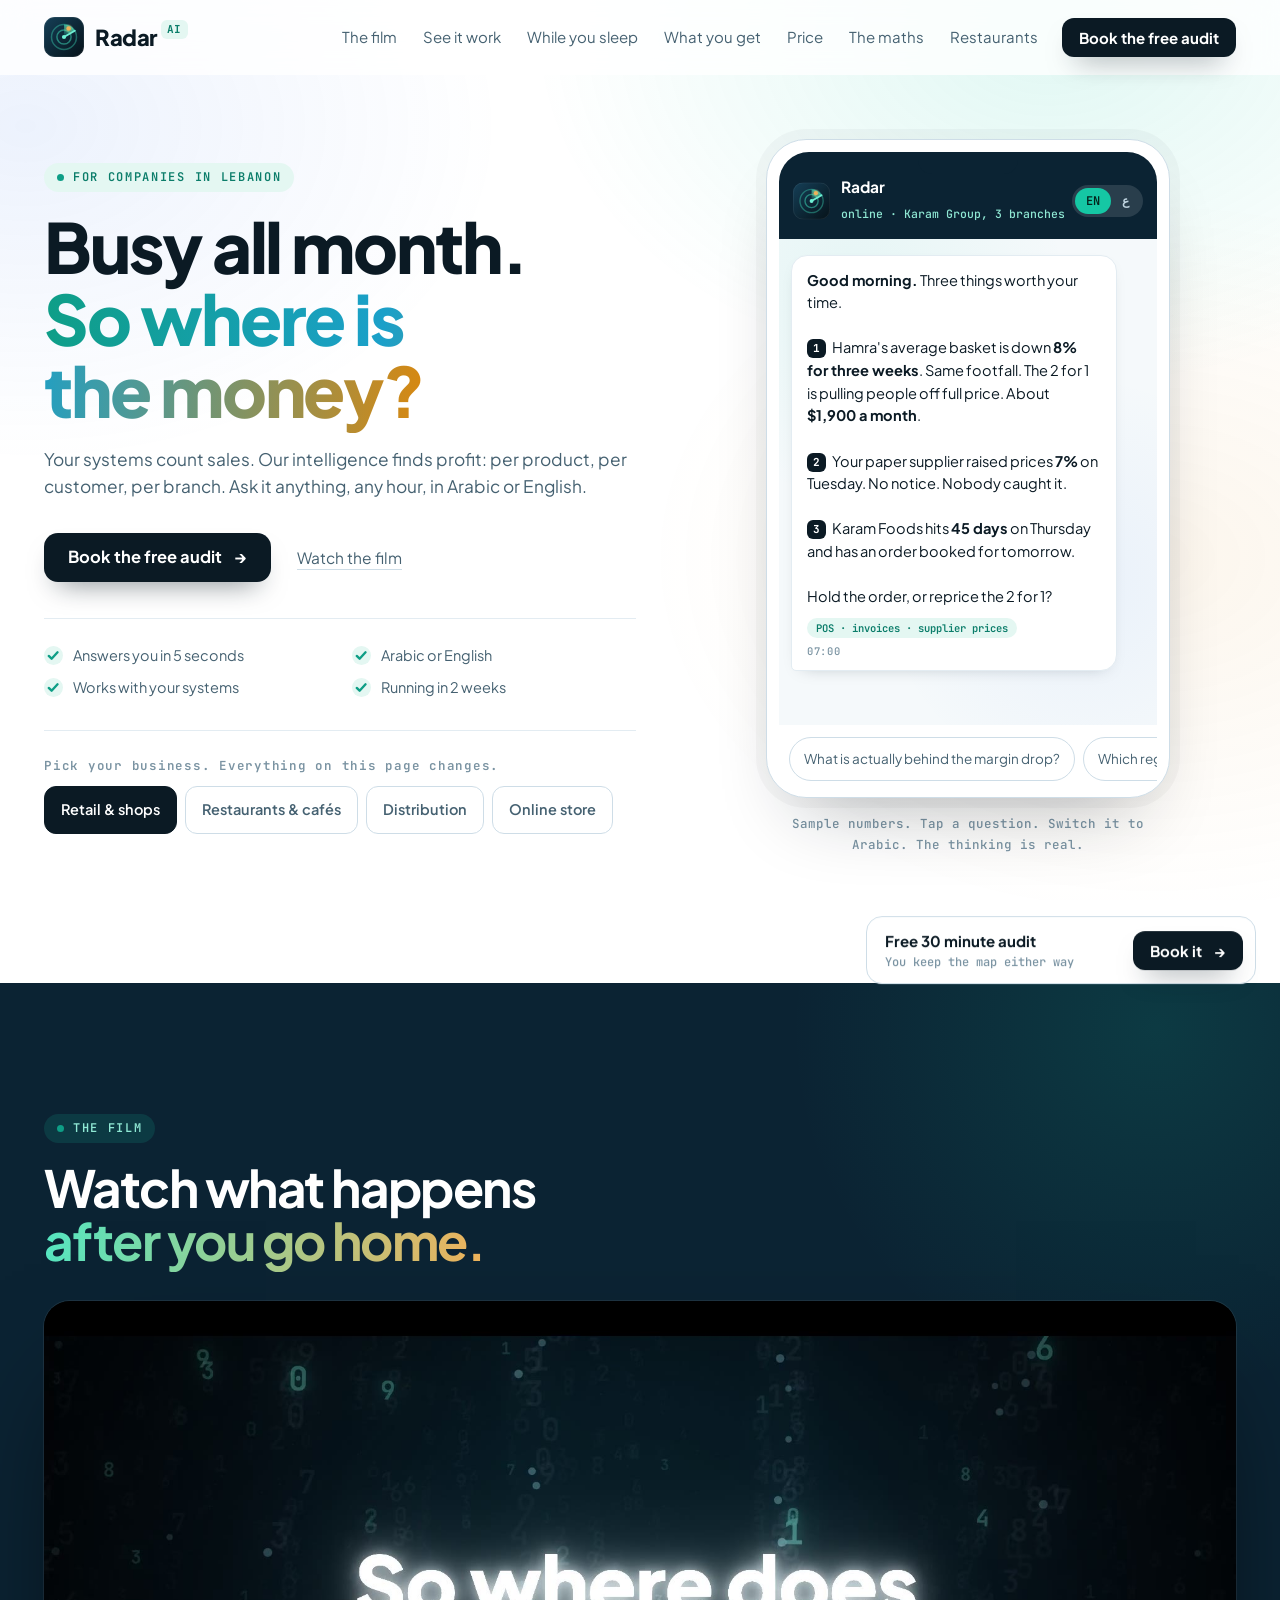
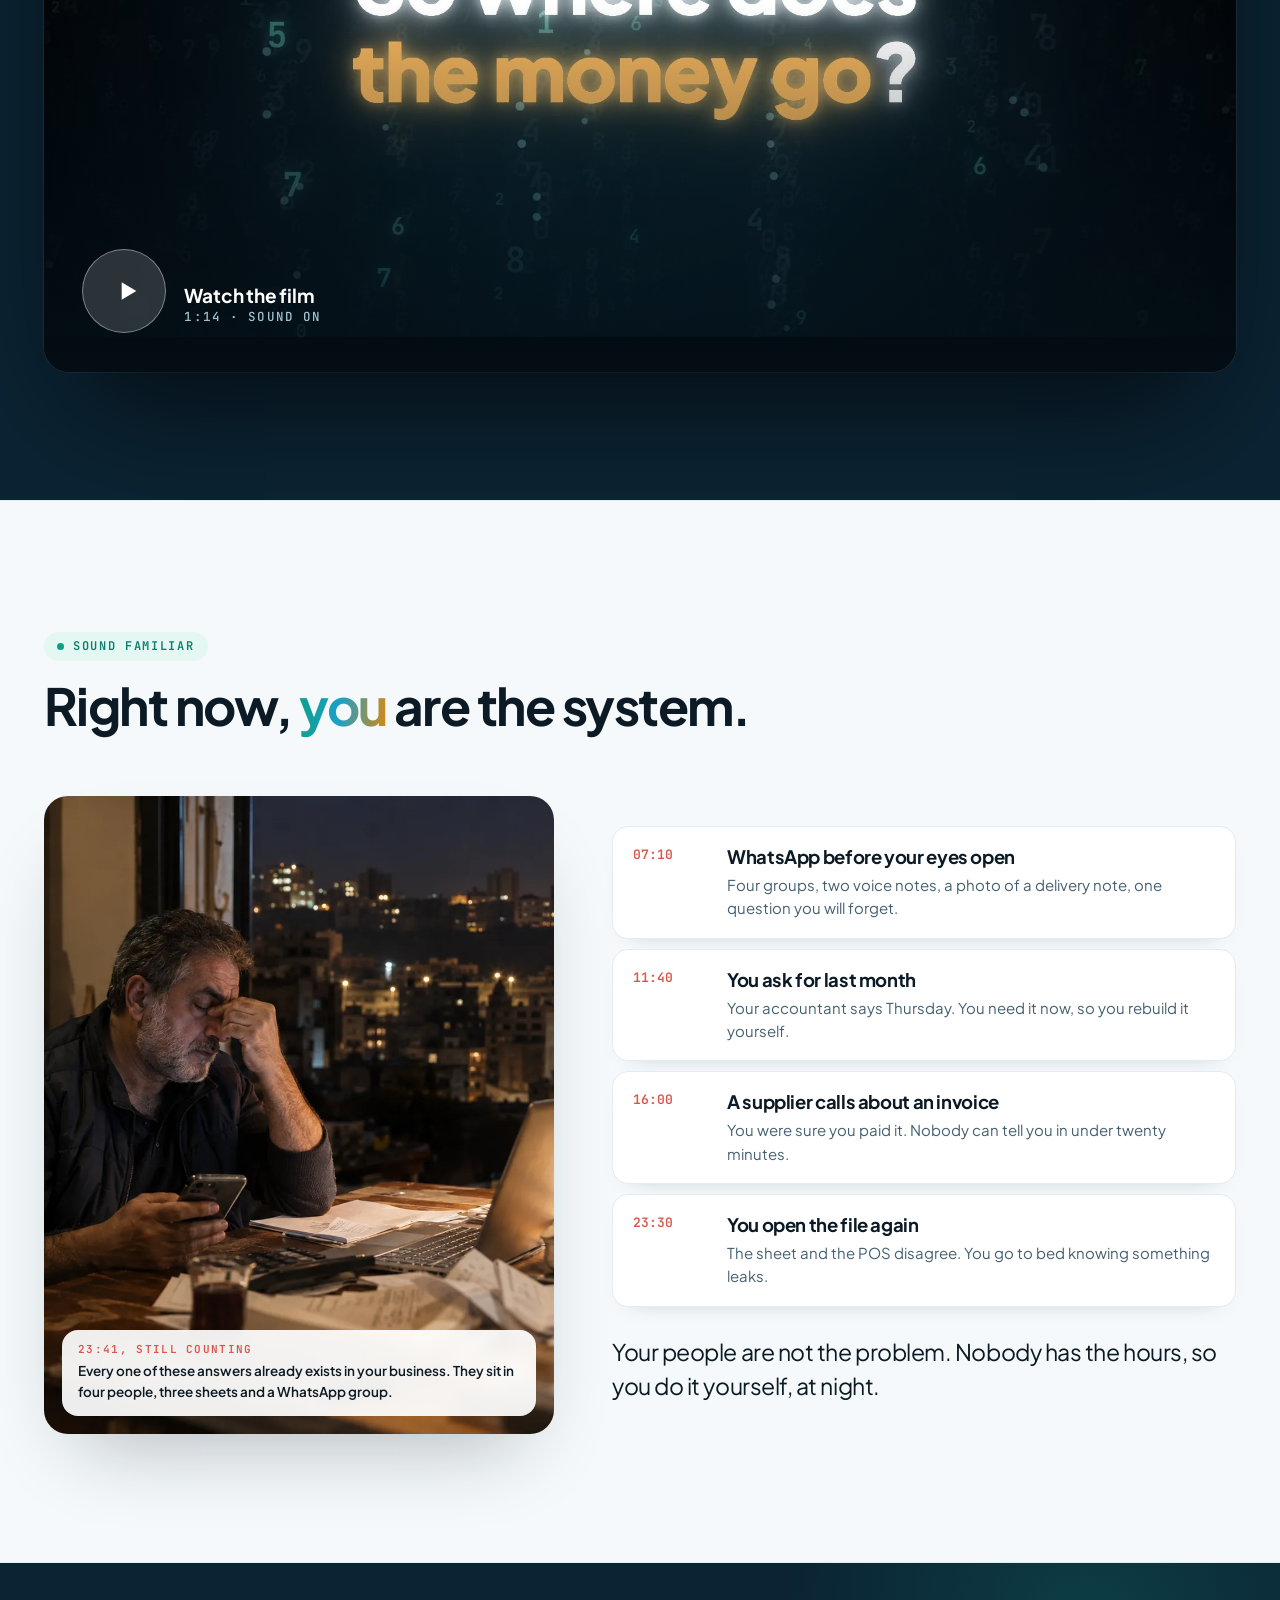
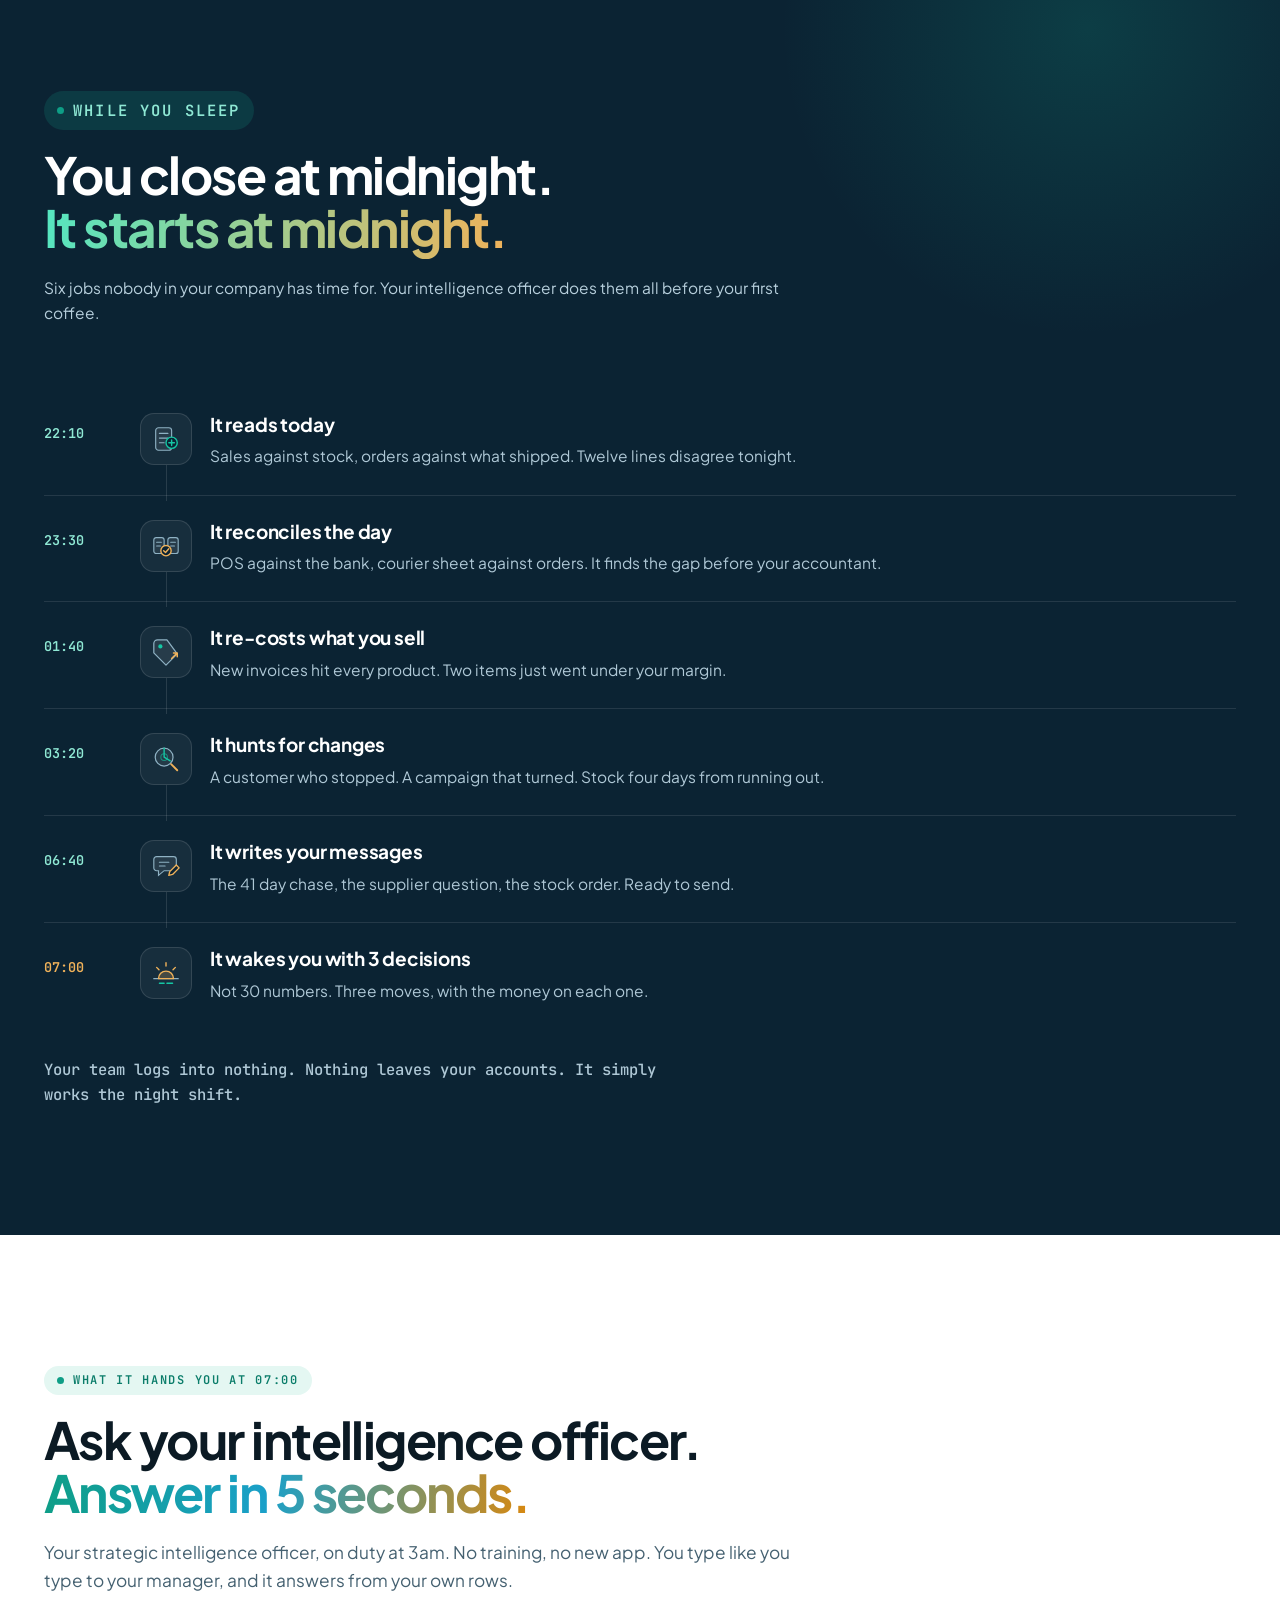
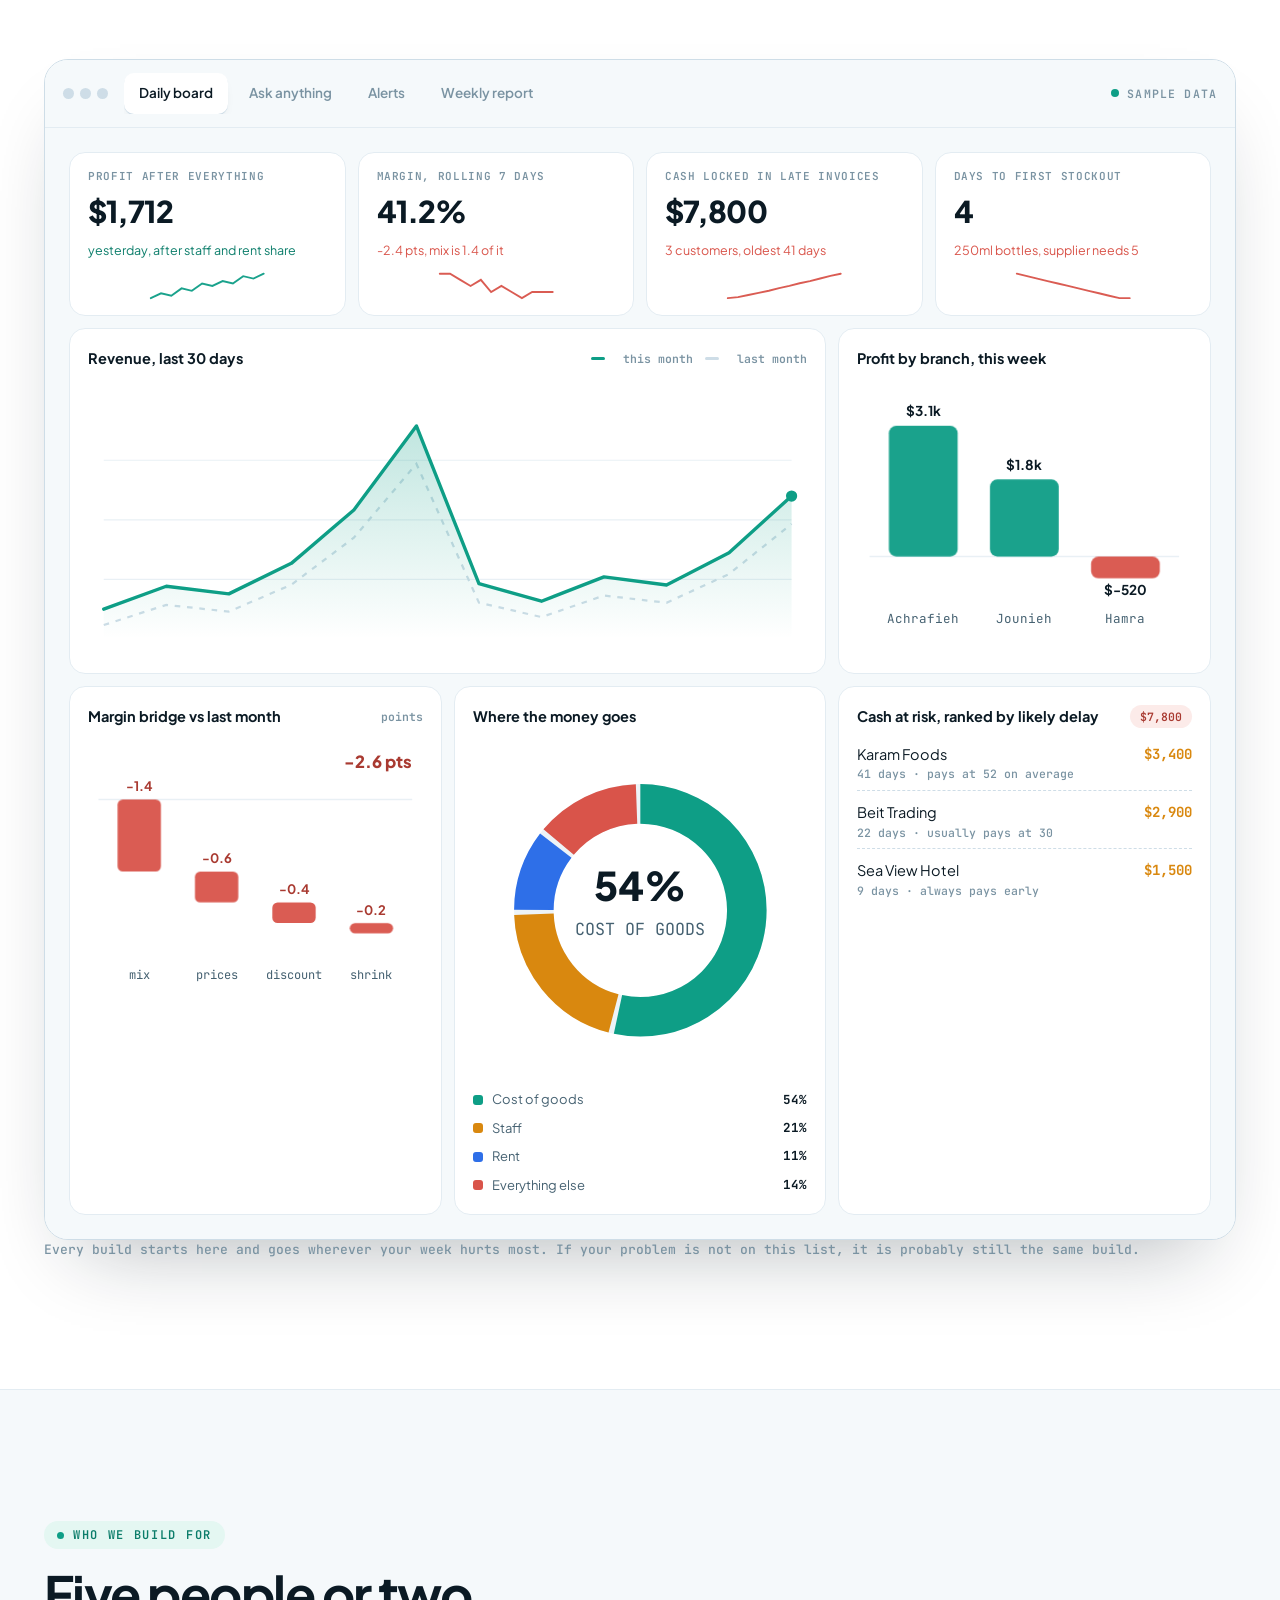
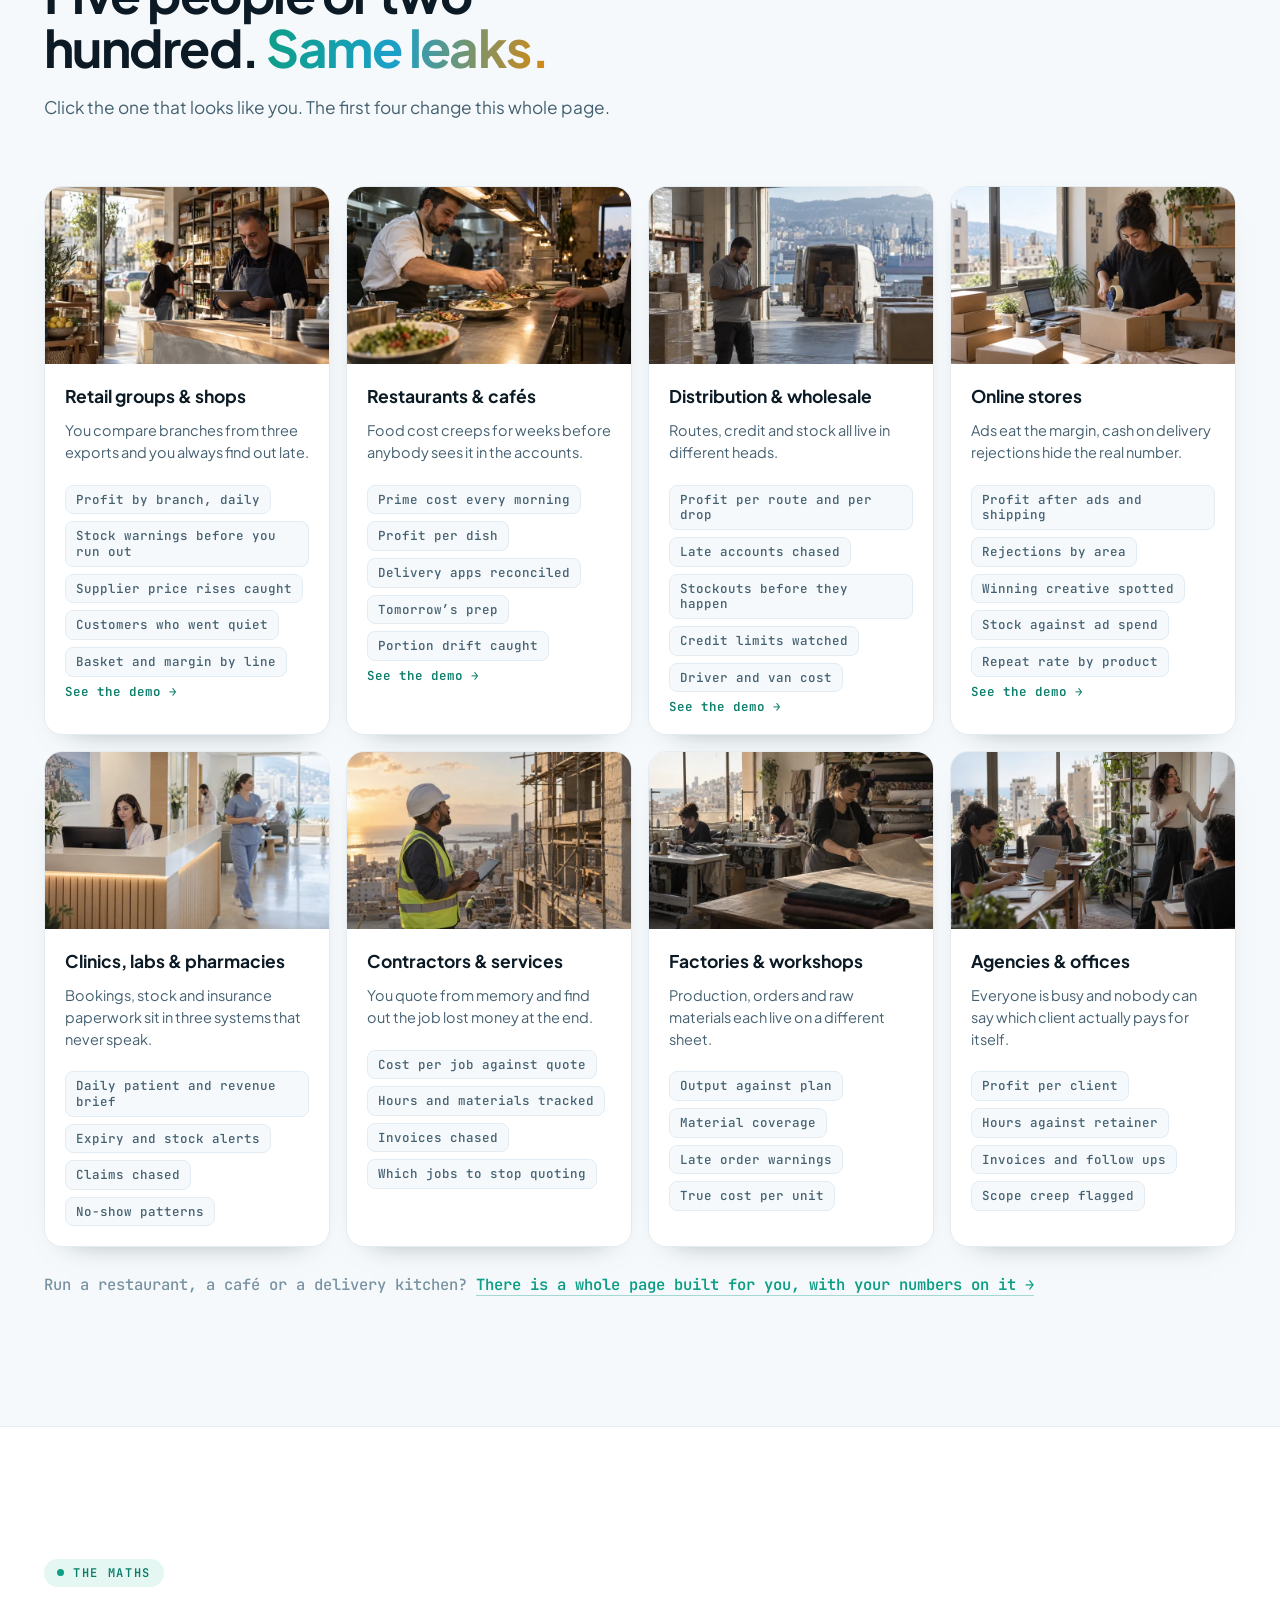
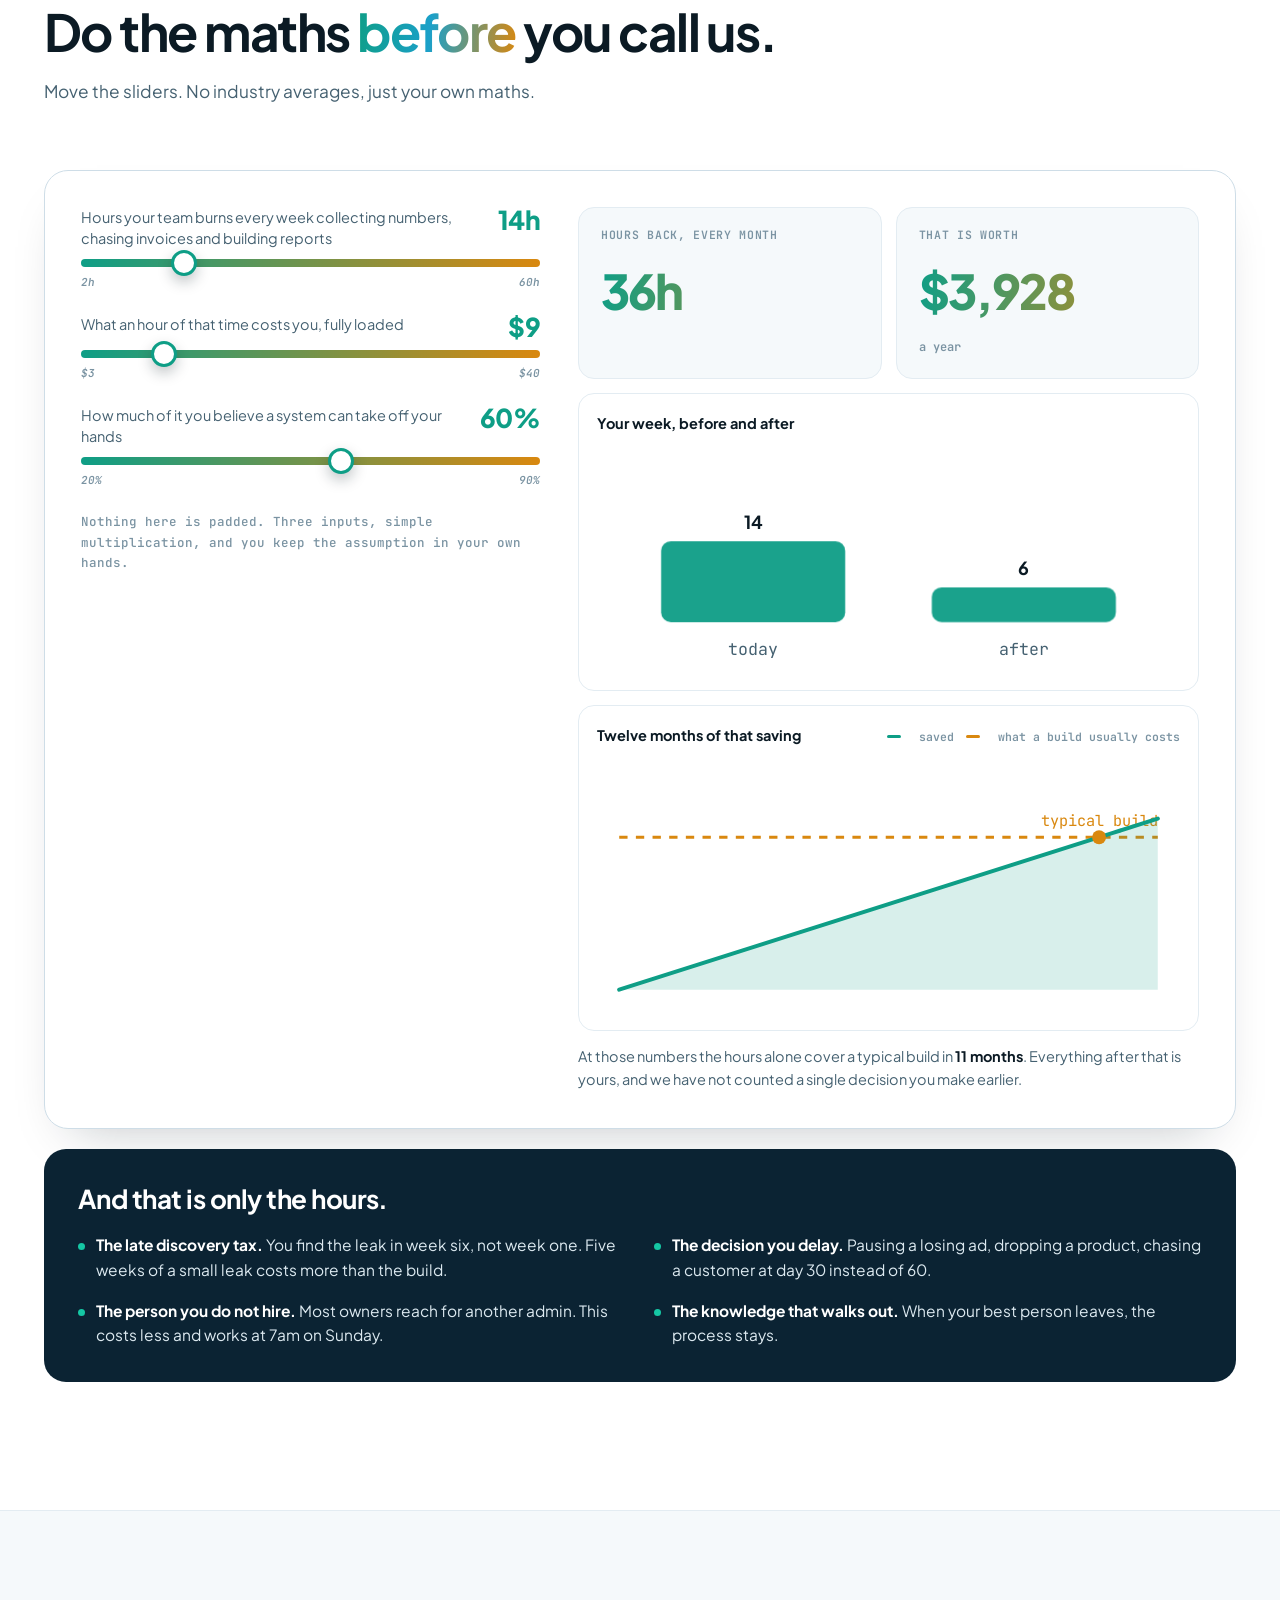
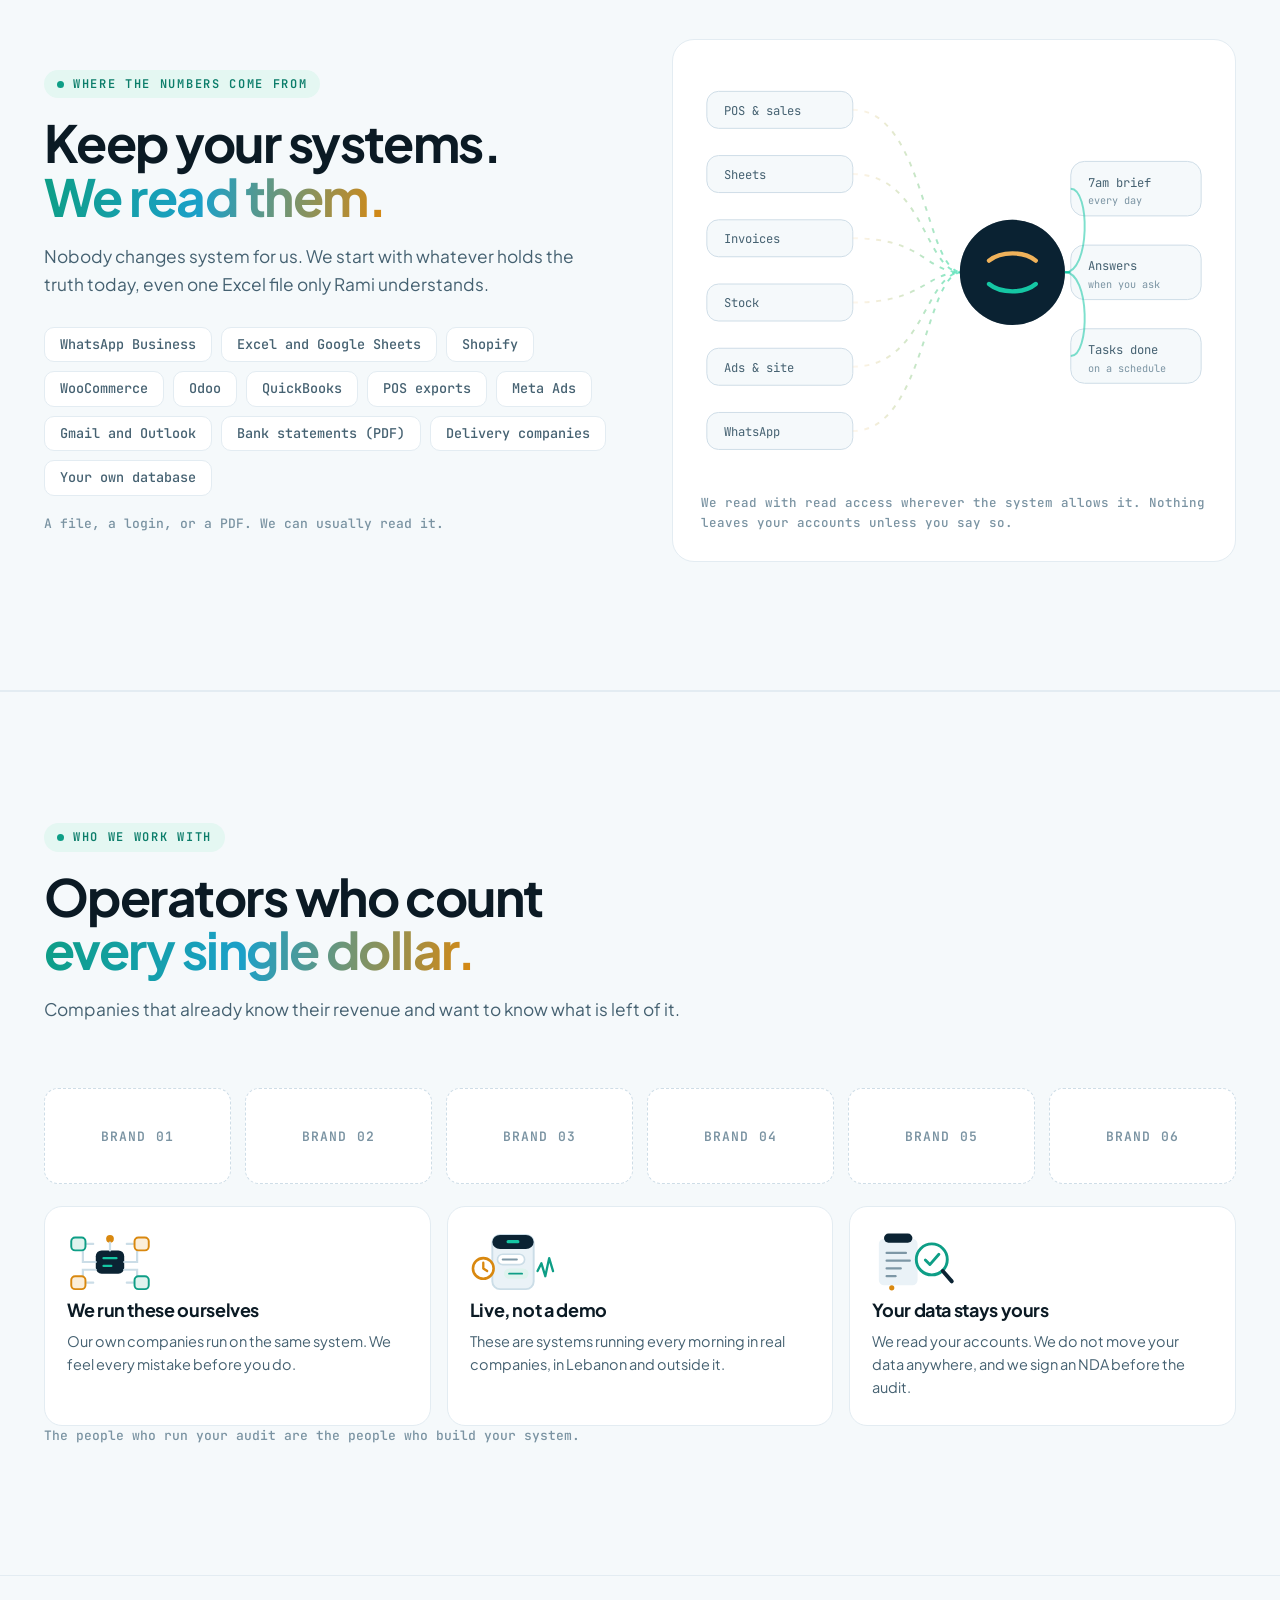
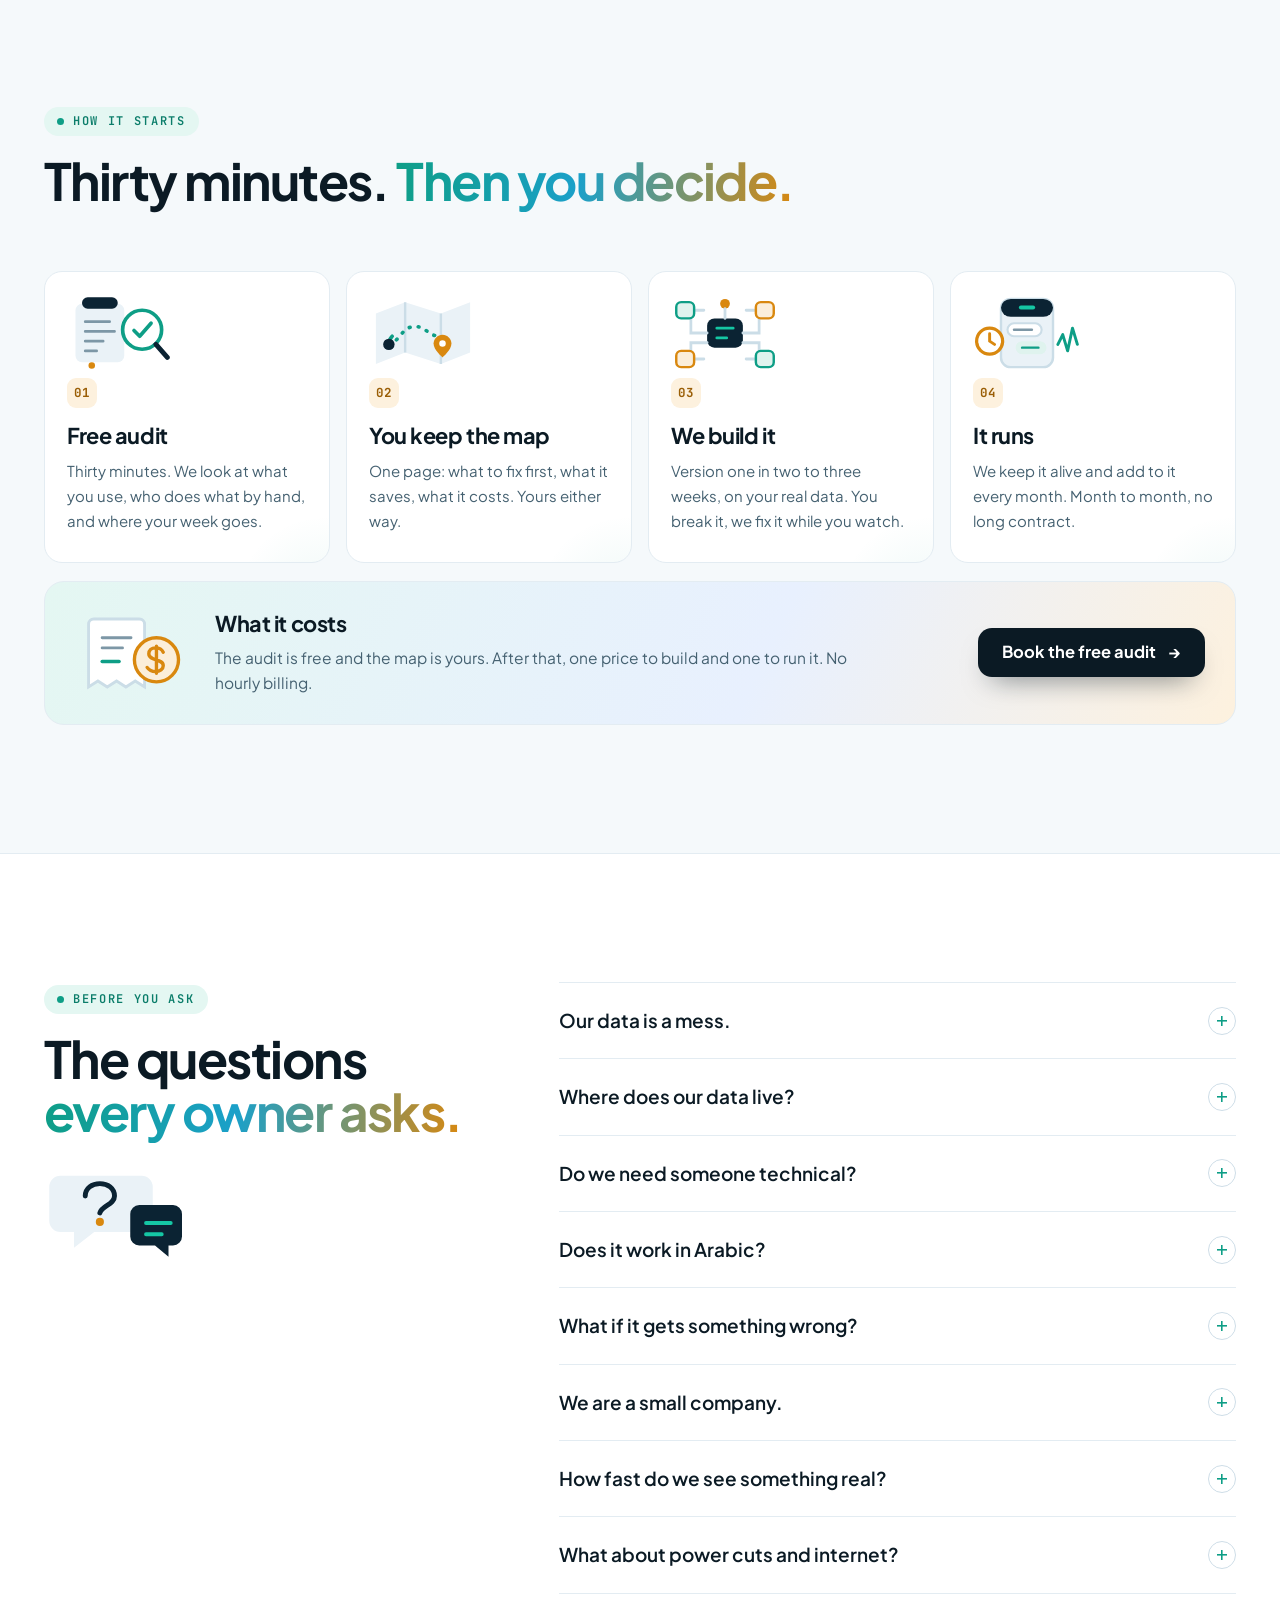
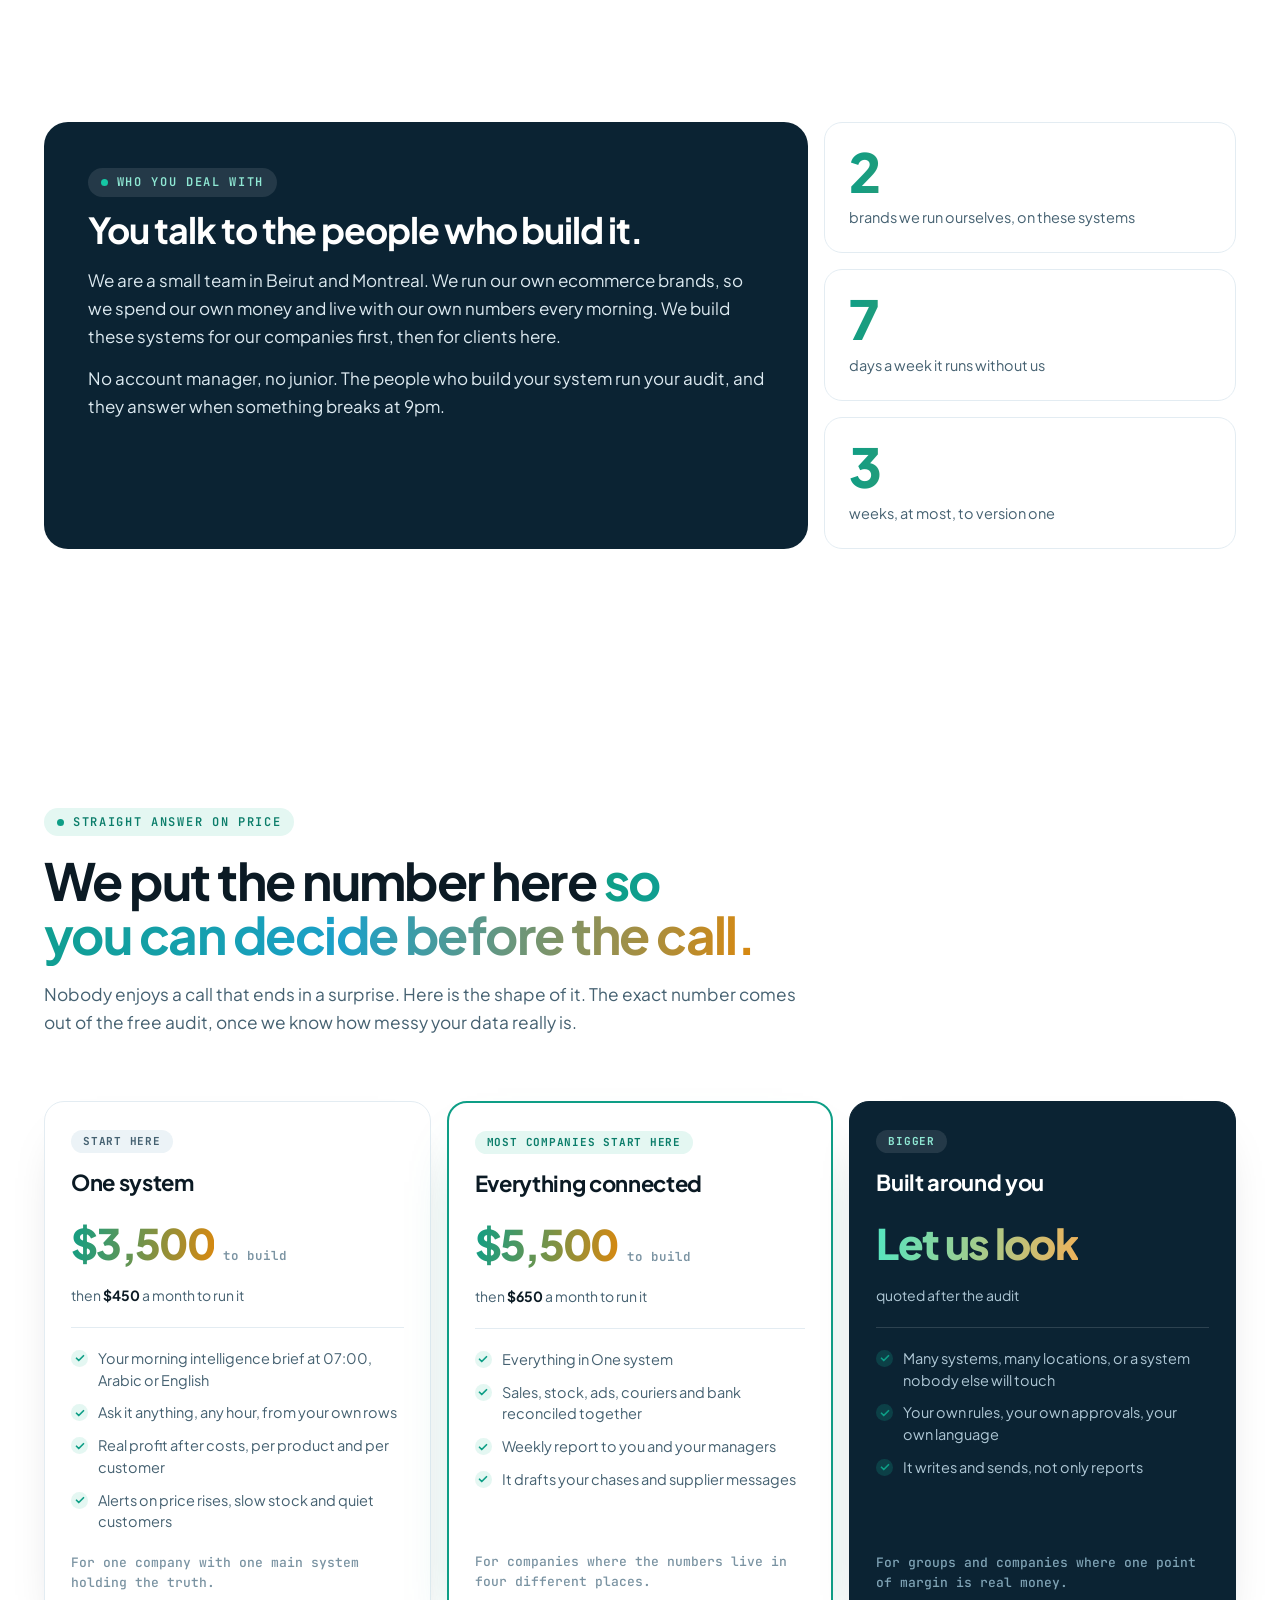
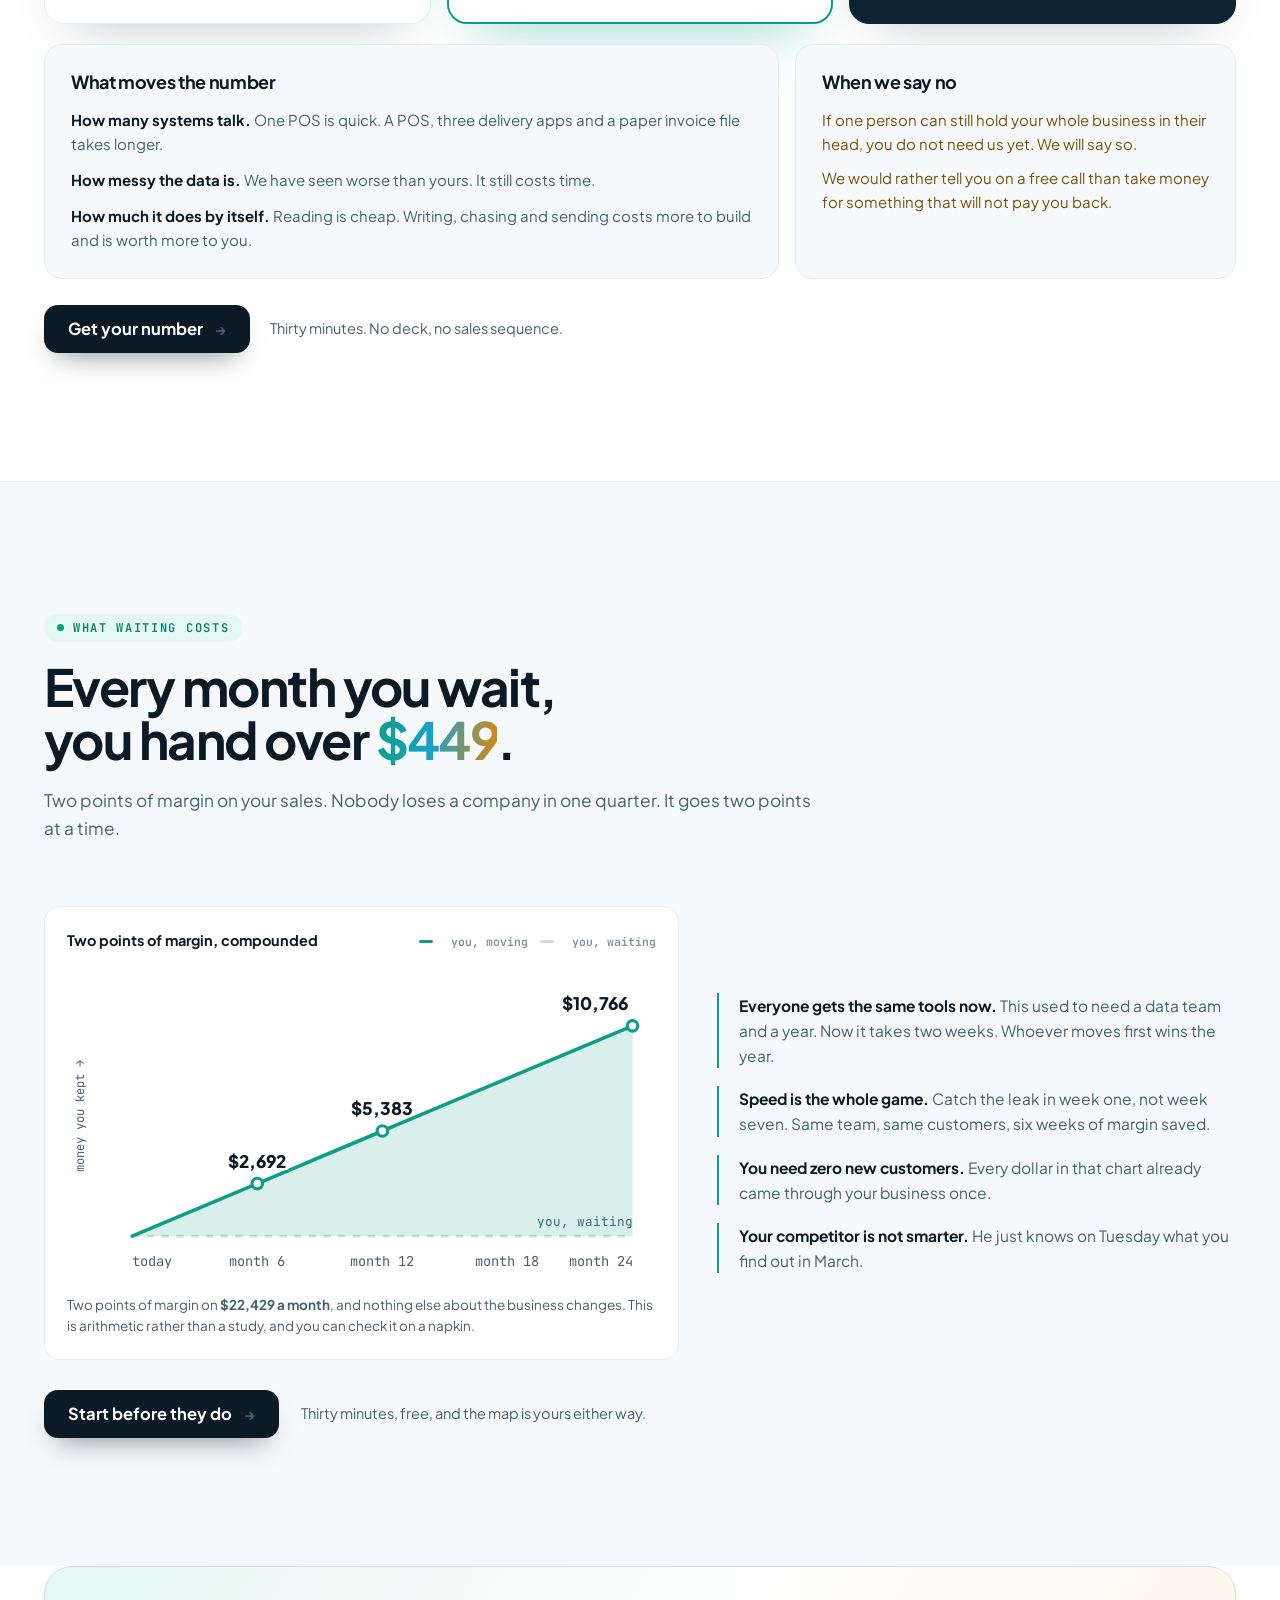
==== commit e5bfb65a: "Update site Co-Authored-By: Claude Opus 5.5 <noreply@anthropic.com>" ====
--- a/index-v1.html
+++ b/index-v1.html
@@ -214,8 +214,8 @@
       <figure class="player rv" id="player">
         <video id="filmVid" class="player__v" poster="film/poster.jpg" preload="none" playsinline
                aria-label="What Radar does for your business, a sixty second film">
-          <source src="film/sanad-60.mp4" type="video/mp4" media="(min-width: 800px)">
-          <source src="film/sanad-60-720.mp4" type="video/mp4">
+          <source src="film/radar-film.mp4" type="video/mp4" media="(min-width: 800px)">
+          <source src="film/radar-film-720.mp4" type="video/mp4">
           Your browser cannot play this video.
         </video>
         <button class="player__play" id="filmPlay" type="button" aria-label="Play the film">
--- a/styles.css
+++ b/styles.css
@@ -702,3 +702,67 @@
 .offer__box--big{background:var(--navy);border-color:var(--navy)}
 .offer__box--big i{color:#8FE8D4}.offer__box--big p{color:#B7CFDC}
 @media (max-width:1000px){ .anchors{grid-template-columns:minmax(0,1fr)} .offer{grid-template-columns:minmax(0,1fr)} .offer__inc{grid-template-columns:1fr} }
+
+/* ===== the app, and voice ===== */
+.voice{padding:var(--sec) 0}
+.voice__media{display:grid;grid-template-columns:minmax(0,2.1fr) minmax(0,.9fr);gap:16px;margin-bottom:18px}
+.voice__desk,.voice__phone{position:relative;margin:0;border-radius:22px;overflow:hidden;box-shadow:var(--shadow-lg)}
+.voice__desk img,.voice__phone img{display:block;width:100%;height:100%;object-fit:cover}
+.vb{position:absolute;max-width:min(360px,58%);padding:14px 18px;border-radius:18px;font-size:15.5px;line-height:1.45;font-weight:600;
+  box-shadow:0 20px 40px -18px rgba(0,0,0,.55);backdrop-filter:blur(8px)}
+.vb i{display:block;font:700 11px/1 var(--mono);font-style:normal;letter-spacing:.14em;text-transform:uppercase;margin-bottom:6px}
+.vb--q{left:4%;top:7%;background:rgba(255,255,255,.94);color:var(--ink)}
+.vb--q i{color:var(--muted)}
+.vb--a{right:4%;bottom:7%;background:rgba(8,26,36,.9);color:#E4F1F7;border:1px solid rgba(63,224,190,.45)}
+.vb--a i{color:#6FF0D4}
+.voice__grid{display:grid;grid-template-columns:repeat(3,minmax(0,1fr));gap:14px}
+.voice__card{padding:22px 22px 24px;border-radius:18px;background:var(--bg-2);border:1px solid var(--line)}
+.voice__ic{display:grid;place-items:center;width:44px;height:44px;border-radius:12px;background:var(--teal-soft);color:#0B7D6A;margin-bottom:12px}
+.voice__ic svg{width:24px;height:24px}
+.voice__card h3{font-size:18px;margin-bottom:6px}
+.voice__card p{font-size:14.5px;line-height:1.6;color:var(--ink-2)}
+@media (max-width:900px){
+  .voice__media{grid-template-columns:minmax(0,1fr)}
+  .voice__phone{display:none}
+  .voice__grid{grid-template-columns:minmax(0,1fr)}
+  .vb{font-size:13.5px;padding:11px 14px;max-width:72%}
+}
+
+/* ===== client cards with logos; quotes wait for approval ===== */
+.ref__head{display:flex;align-items:center;gap:14px;margin-bottom:16px}
+.ref__logo{width:56px;height:56px;border-radius:14px;flex:none}
+.ref__head b{display:block;font-size:17px}
+.ref__head i{display:block;font:500 12.5px/1.4 var(--mono);font-style:normal;color:var(--muted)}
+.ref[data-approved="false"] .ref__quote,.ref[data-approved="false"] .ref__who{display:none}
+.show-drafts .ref[data-approved="false"] .ref__quote{display:block}
+.show-drafts .ref[data-approved="false"] .ref__who{display:grid}
+.show-drafts .ref[data-approved="false"]{position:relative;outline:2px dashed #D9880F;outline-offset:3px}
+.show-drafts .ref[data-approved="false"]::before{content:"Draft · waiting for approval";position:absolute;top:-12px;right:16px;padding:5px 10px;border-radius:99px;
+  background:#FDF1DE;color:#9A5E06;font:700 11px/1 var(--mono);letter-spacing:.06em;text-transform:uppercase}
+.logo--img{display:flex;flex-direction:column;align-items:center;justify-content:center;gap:10px;height:auto;padding:18px 10px;border-style:solid}
+.logo--img img{width:56px;height:56px;border-radius:14px}
+.logo--img span{font:600 12.5px/1.2 var(--sans);letter-spacing:0;text-transform:none;color:var(--ink-2);text-align:center}
+.logos:has(.logo--img){grid-template-columns:repeat(5,minmax(0,1fr))}
+@media (max-width:900px){ .logos:has(.logo--img){grid-template-columns:repeat(3,minmax(0,1fr))} }
+
+/* logos in card heads: real marks, no placeholder dashes */
+.ref__head .ref__logo{border:0;margin:0;background:none;display:block}
+.ref--next{border:1.5px dashed var(--line-2);background:var(--bg-2);transition:border-color .25s,background .25s,transform .25s}
+.ref--next:hover{border-color:var(--teal);background:#fff;transform:translateY(-2px)}
+.ref__logo--mark svg{display:block;width:100%;height:100%}
+.ref__go{display:inline-flex;align-items:center;gap:7px;margin-top:2px;font-style:normal;font-weight:700;font-size:14.5px;color:var(--teal)}
+.ref--next:hover .arr{transform:translateX(3px)}
+.ref__go .arr{transition:transform .2s}
+/* until quotes are approved, brand cards are compact logo tiles */
+html:not(.show-drafts) .ref[data-approved="false"]{justify-content:center}
+html:not(.show-drafts) .ref[data-approved="false"] .ref__head{margin-bottom:0}
+.ref--next{justify-content:center}
+.ref--next .ref__head{margin-bottom:0}
+@media (max-width:900px){
+  html:not(.show-drafts) .refs{grid-template-columns:repeat(2,minmax(0,1fr));gap:12px}
+  html:not(.show-drafts) .ref[data-approved="false"],html:not(.show-drafts) .ref--next{padding:18px 12px;align-items:center;text-align:center}
+  html:not(.show-drafts) .ref[data-approved="false"] .ref__head,html:not(.show-drafts) .ref--next .ref__head{flex-direction:column;gap:10px;margin-bottom:0}
+  html:not(.show-drafts) .ref__head b{font-size:15.5px}
+  html:not(.show-drafts) .ref__head i{font-size:11.5px}
+  .ref--next .ref__go{font-size:13.5px}
+}
